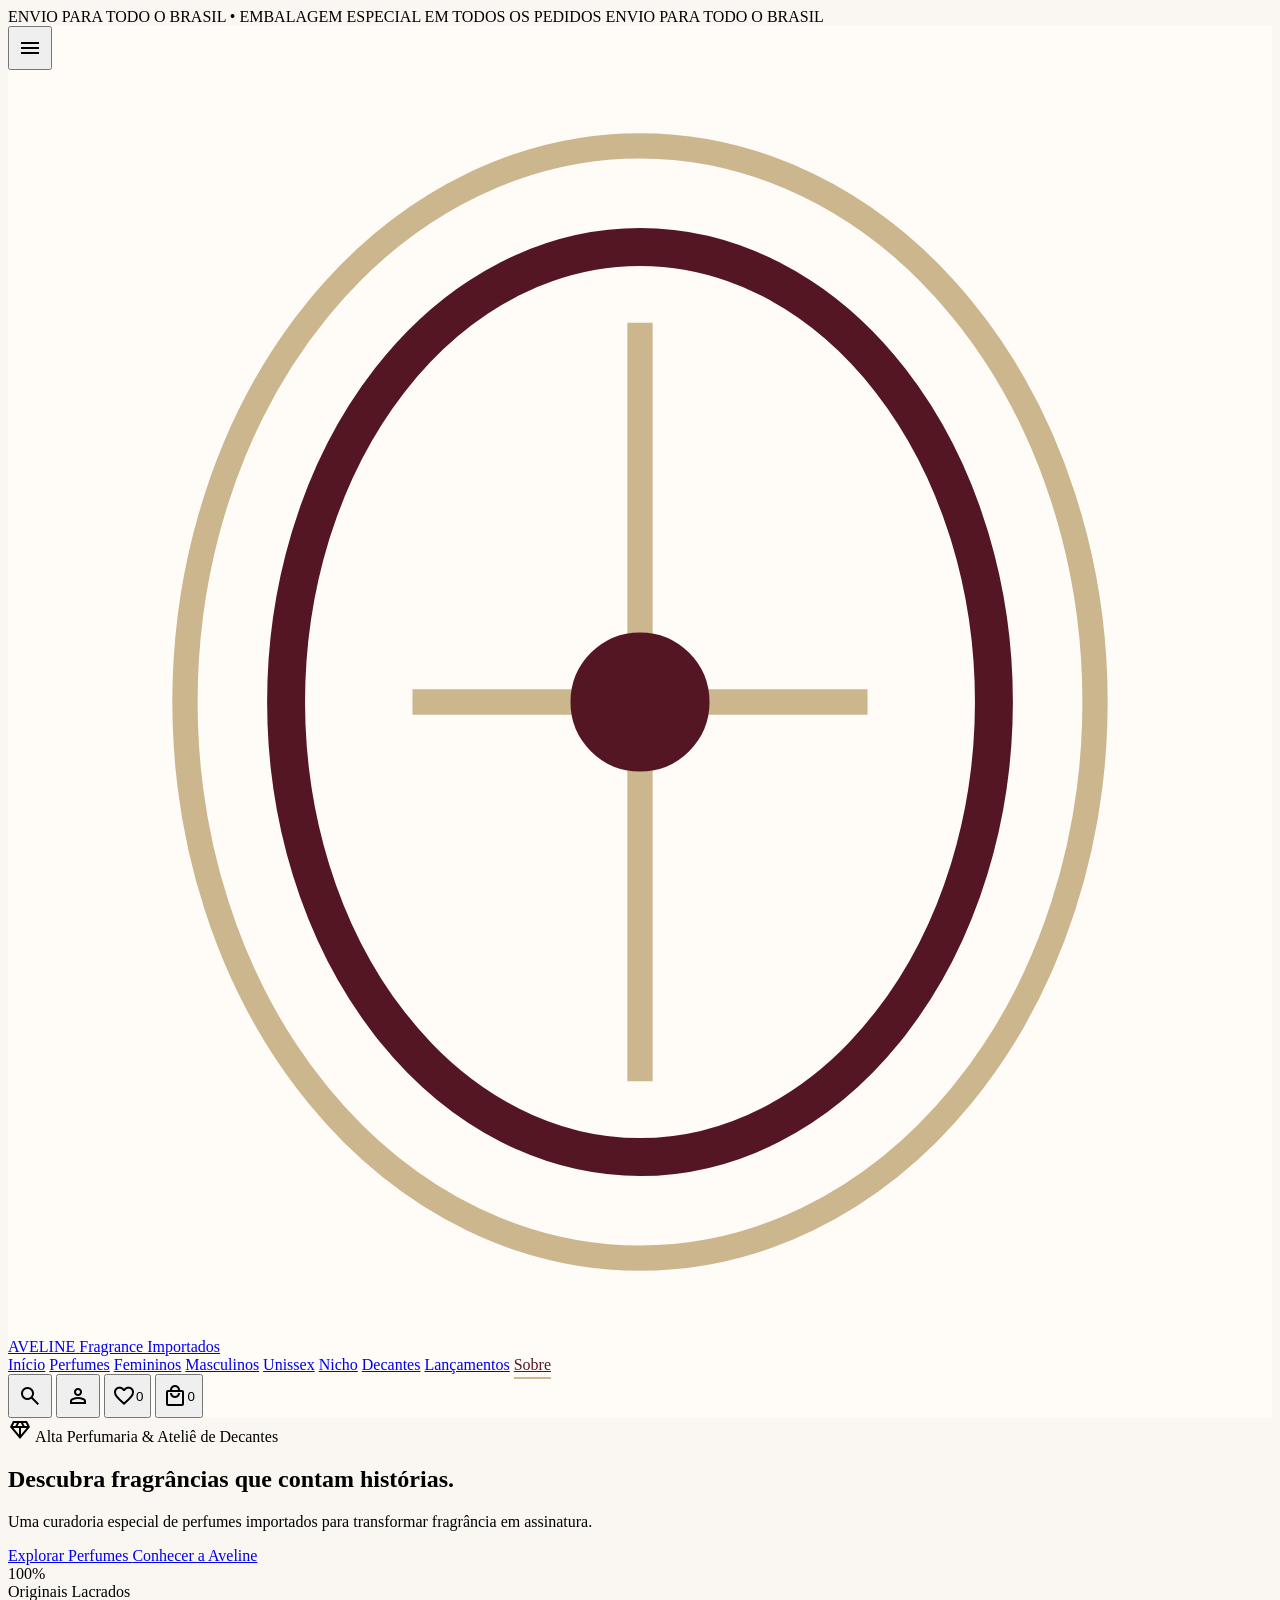
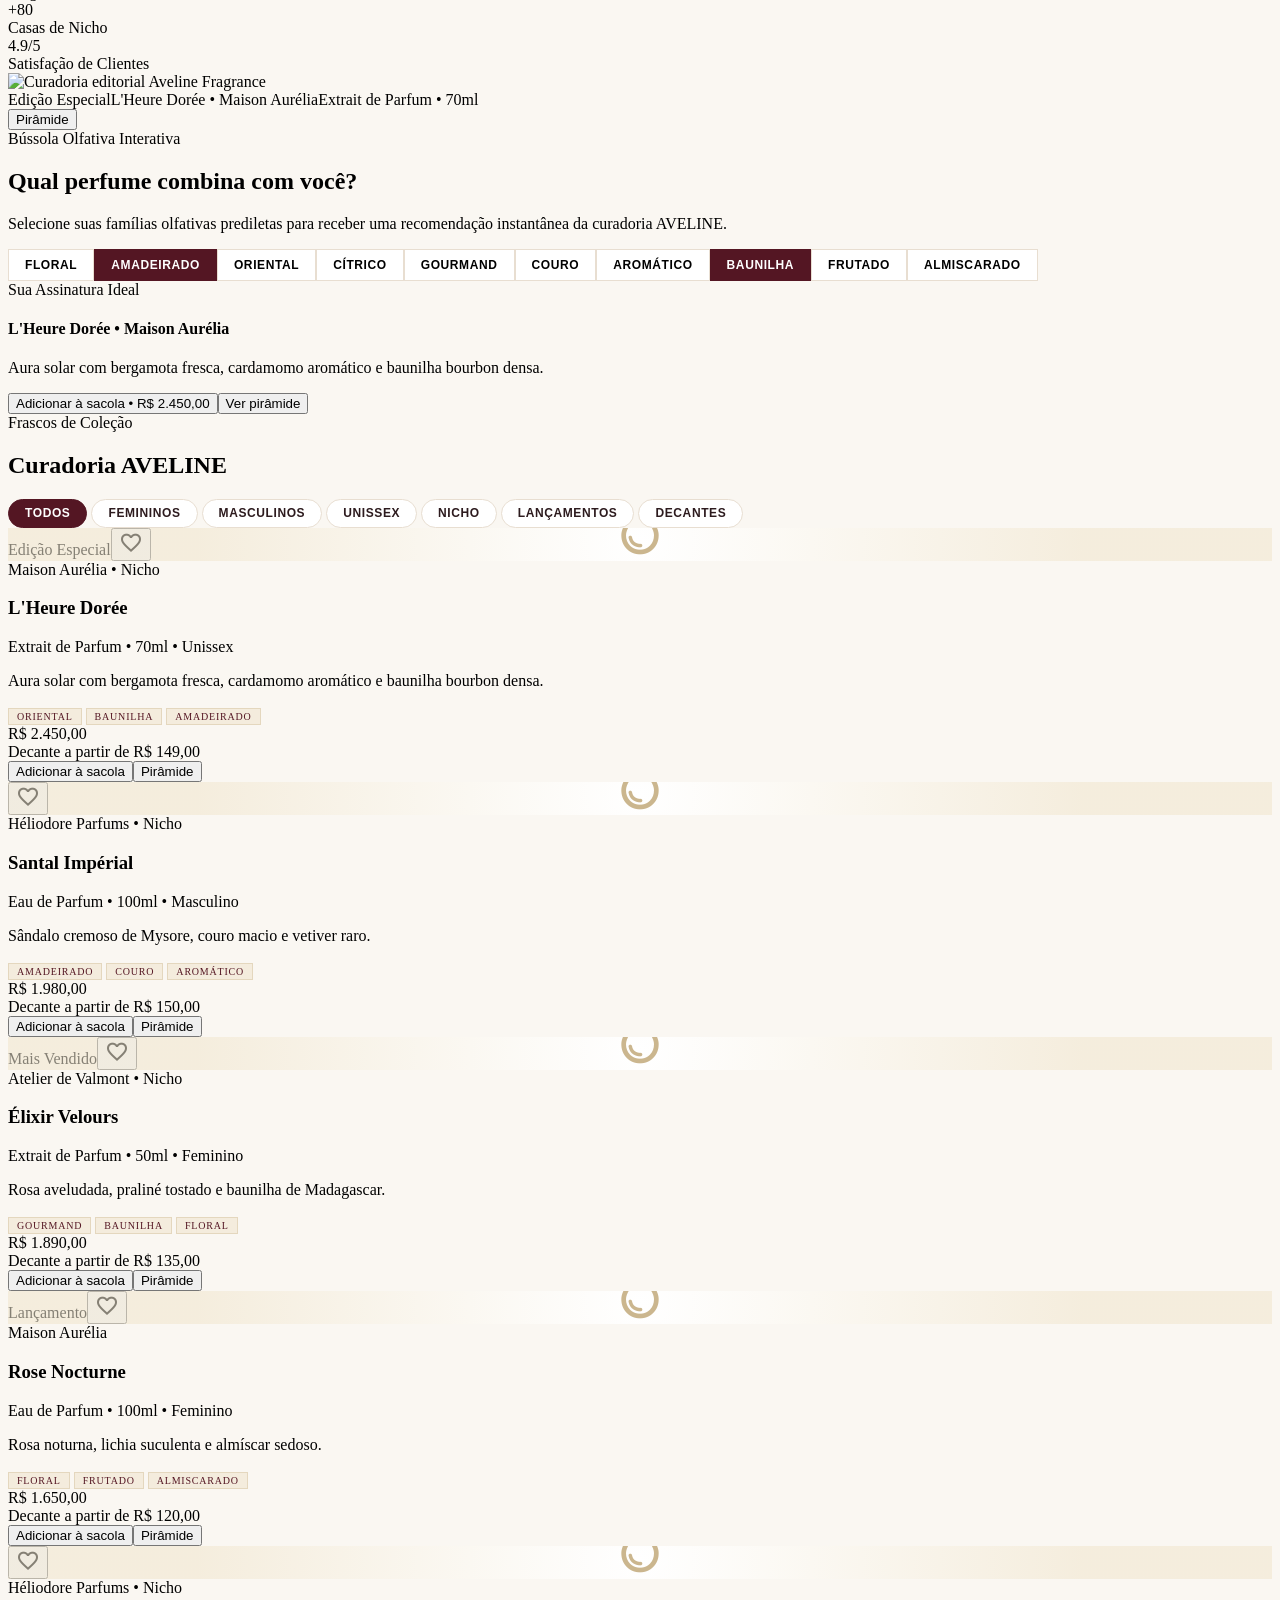
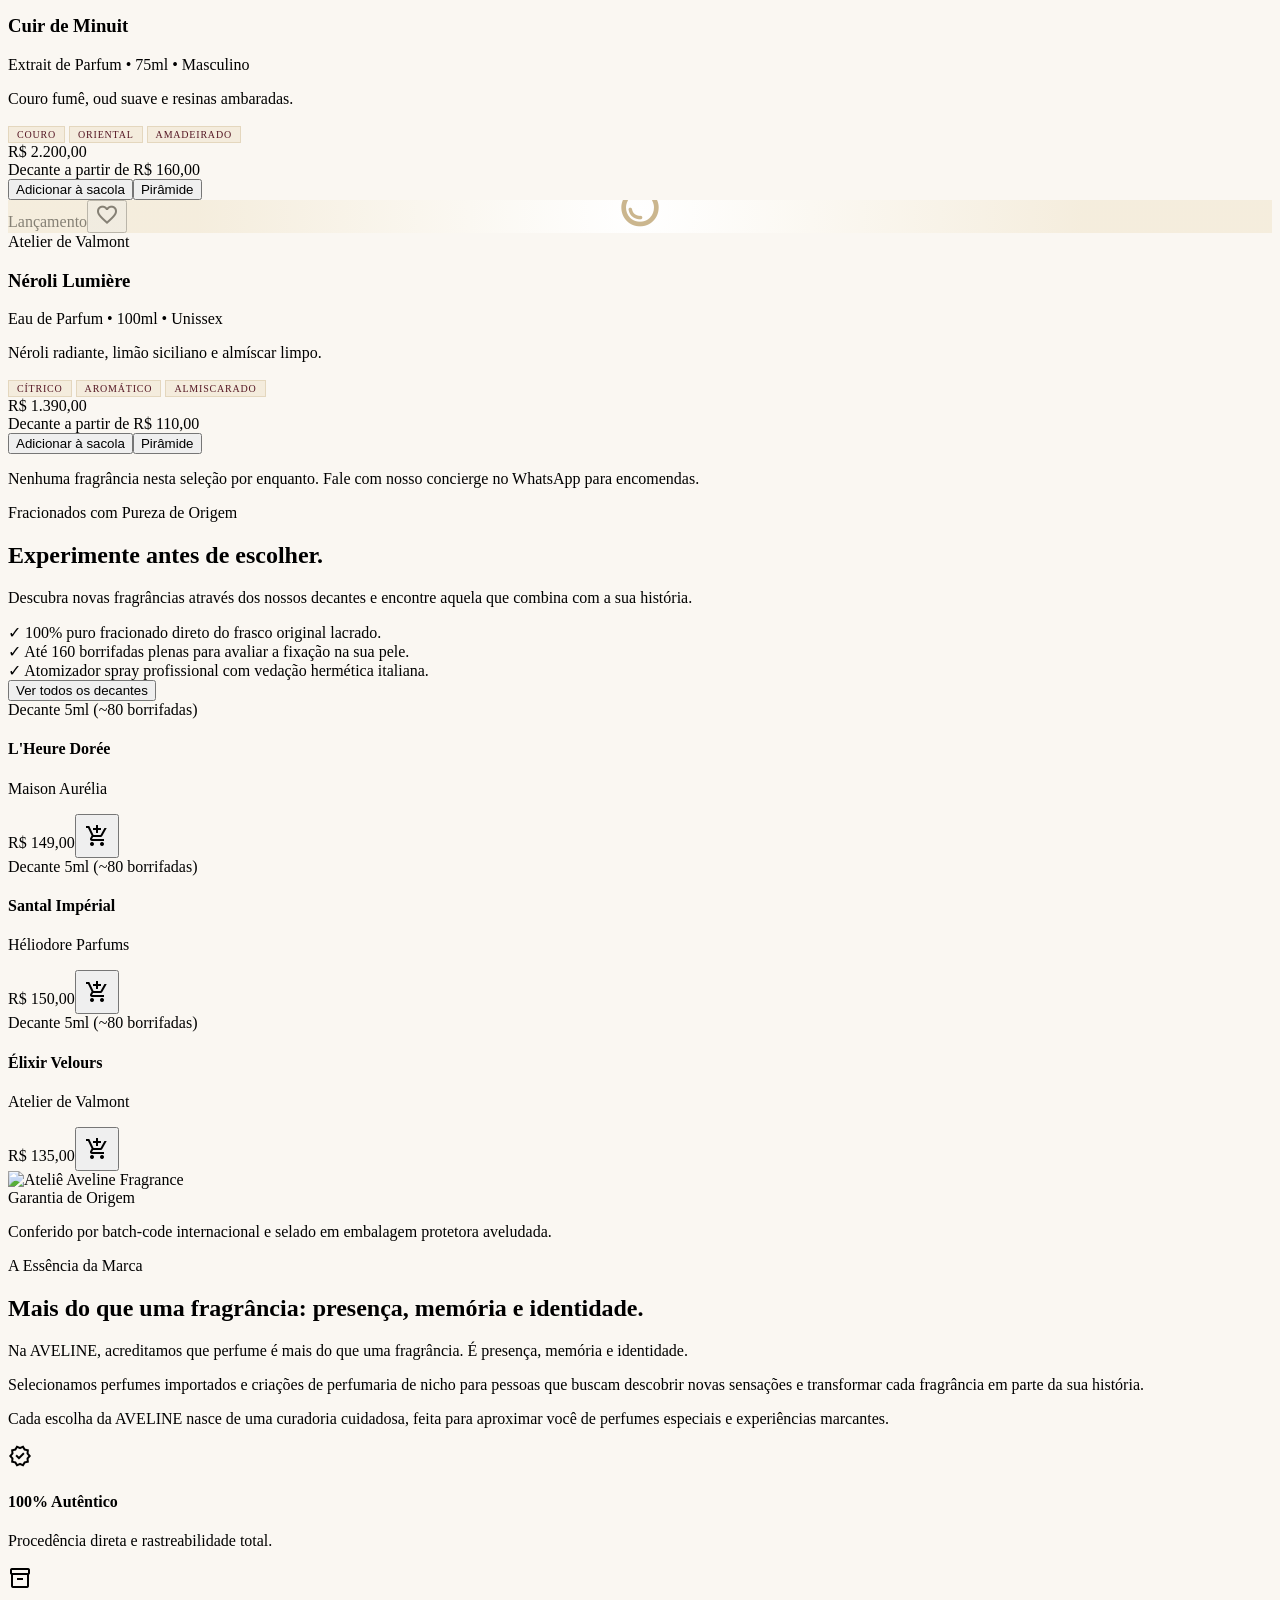
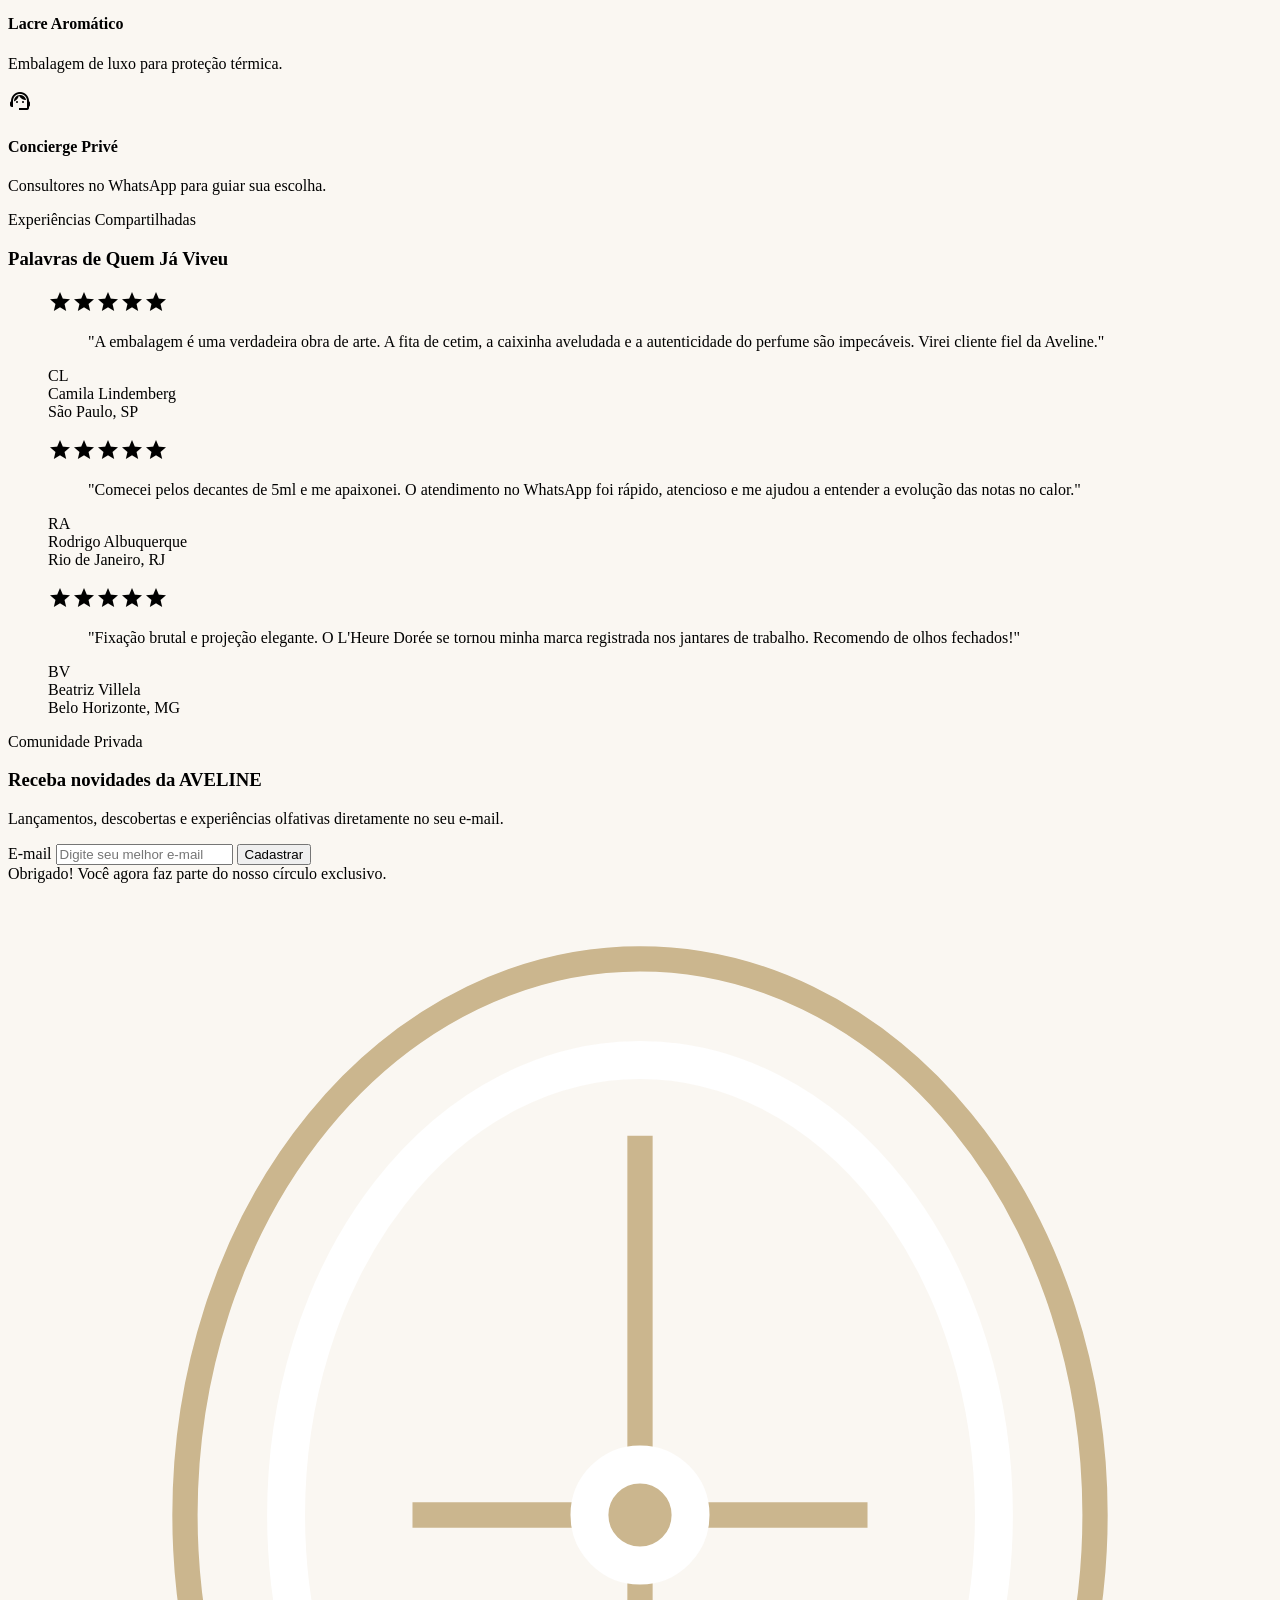
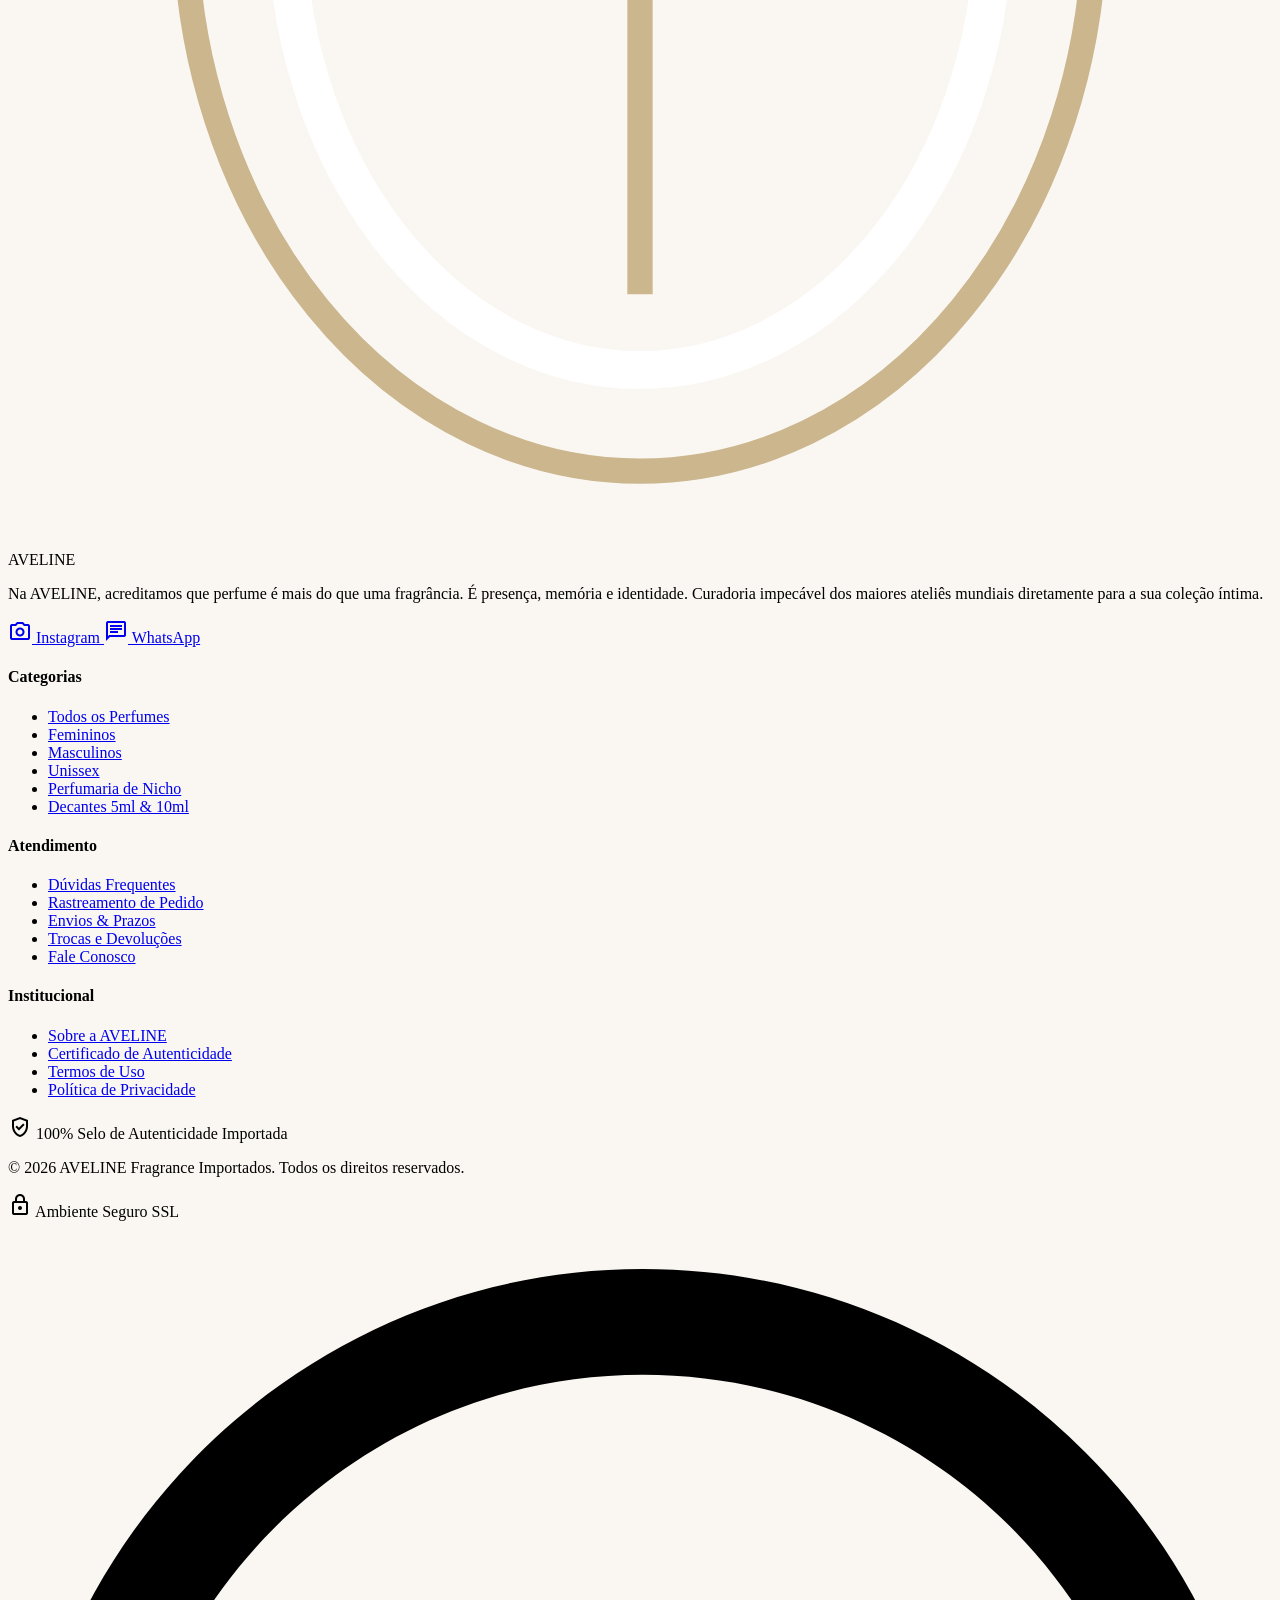
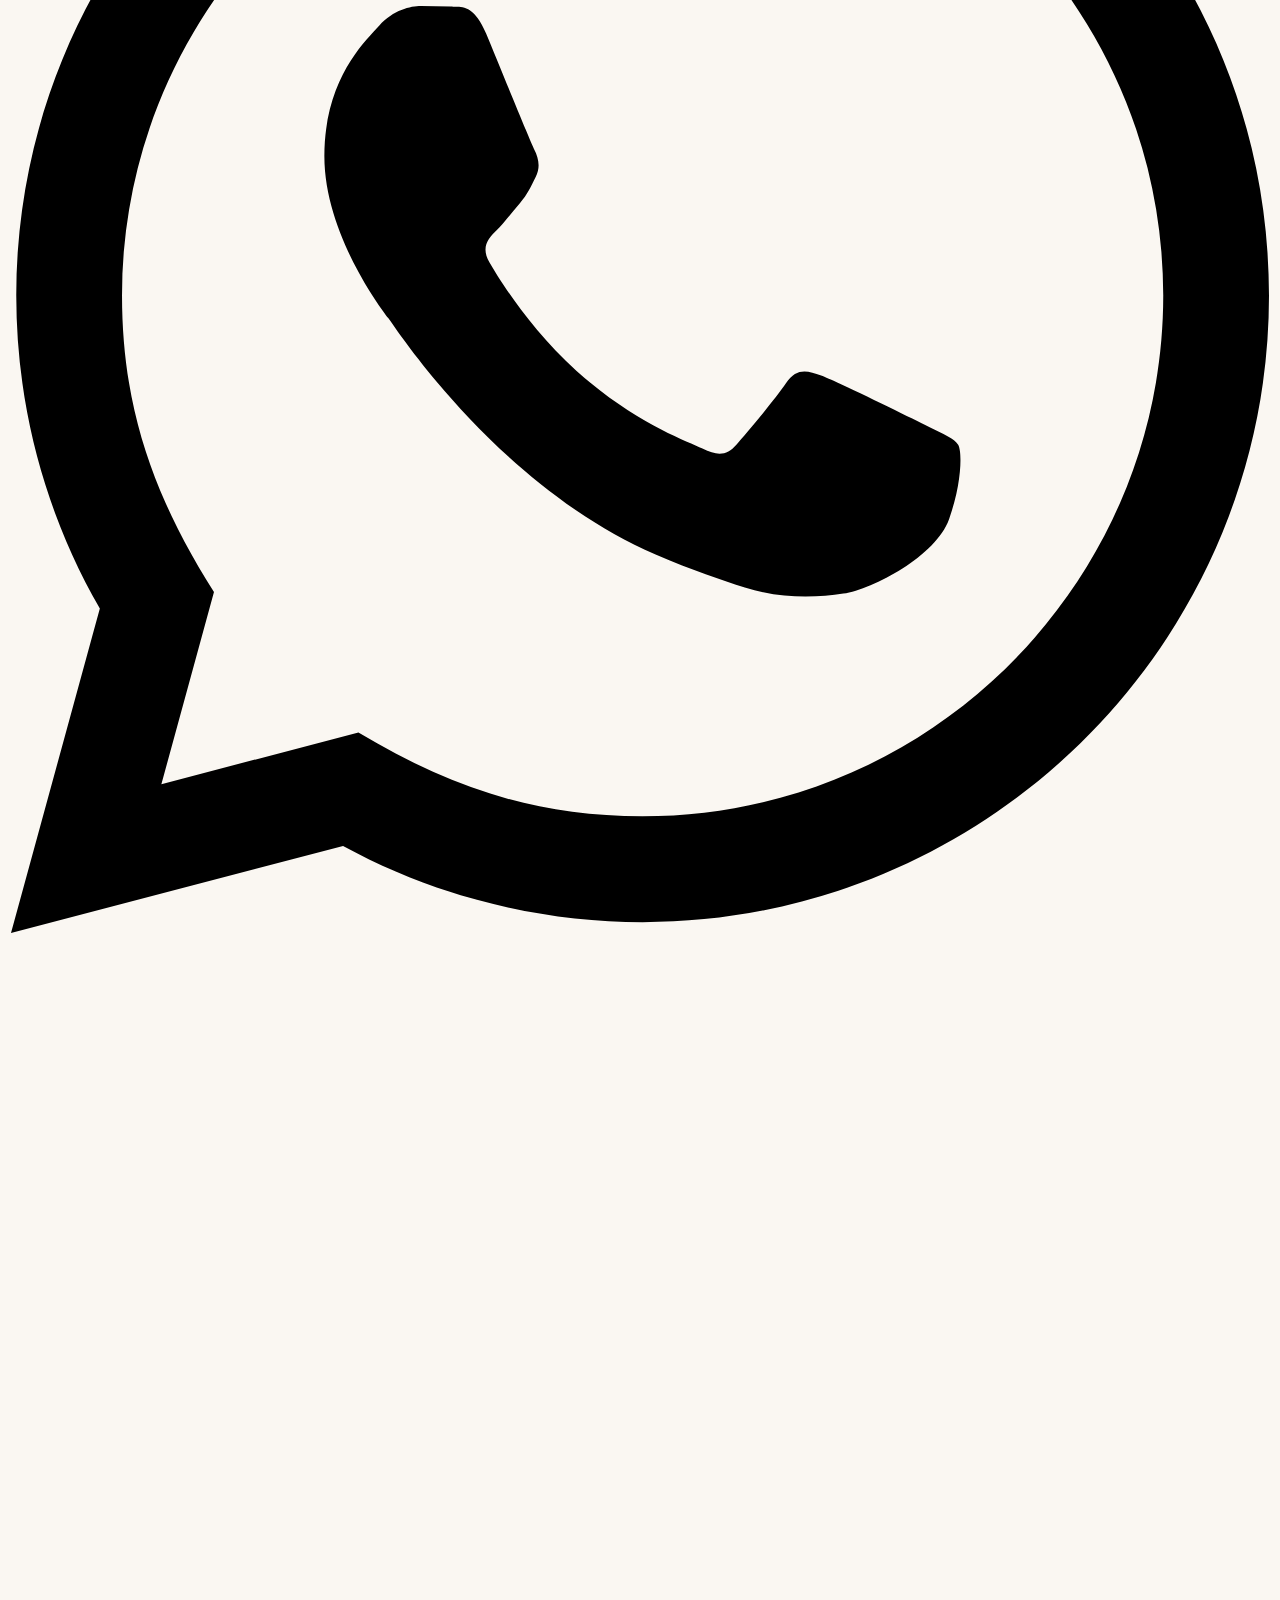
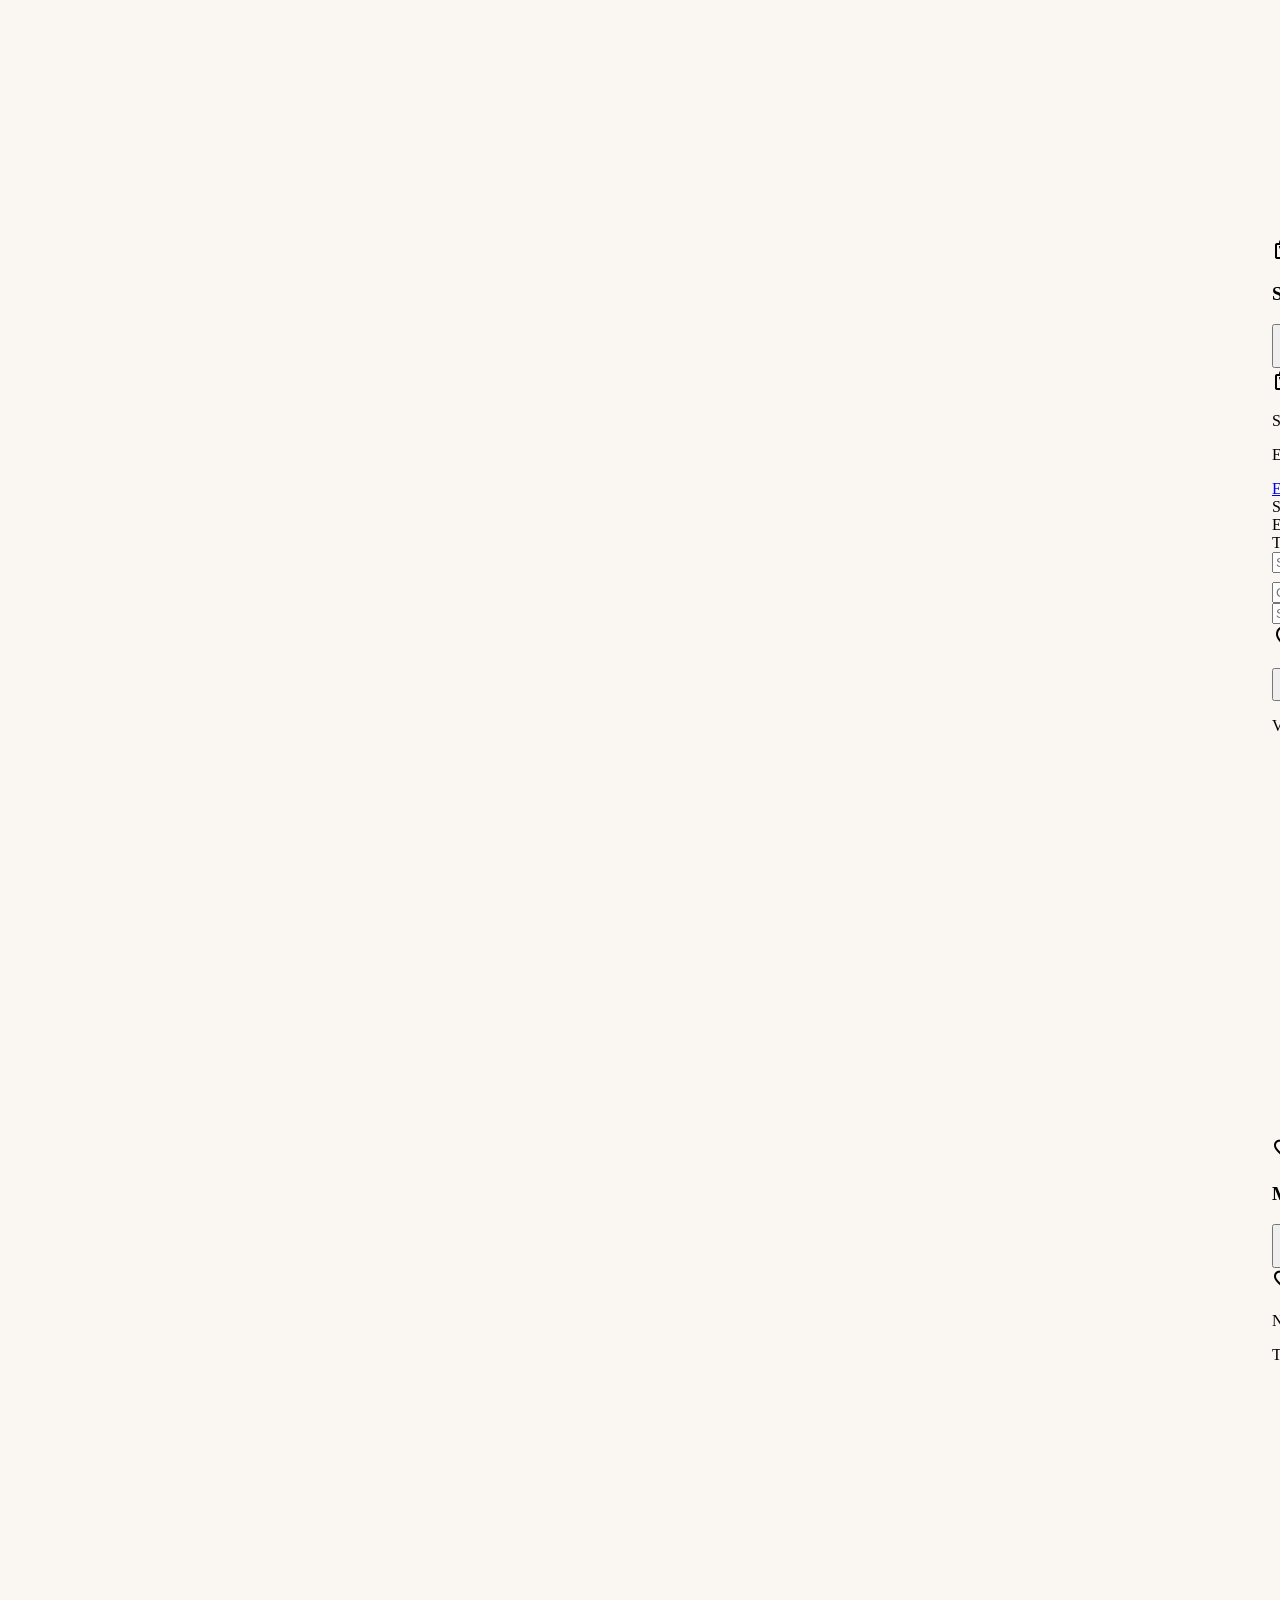
==== index.html @ fe54fbe9 "remove a secao "Categorias de Prestigio" Tira a partial, o include no index e as regras de CSS que s" ====
<!DOCTYPE html>
<html lang="pt-BR">
<head>
  <meta charset="utf-8"/>
  <meta name="viewport" content="width=device-width, initial-scale=1.0"/>
  <title>AVELINE – Fragrance Importados | Boutique & Curadoria de Nicho</title>
  <meta name="description" content="Curadoria de perfumes importados e perfumaria de nicho. Frascos originais lacrados e decantes 5ml e 10ml com envio para todo o Brasil."/>
  <meta name="theme-color" content="#541623"/>
  <link rel="icon" type="image/svg+xml" href="assets/img/favicon.svg"/>

  <!-- Fontes -->
  <link rel="preconnect" href="https://fonts.googleapis.com"/>
  <link rel="preconnect" href="https://fonts.gstatic.com" crossorigin/>
  <link href="https://fonts.googleapis.com/css2?family=Playfair+Display:ital,wght@0,400;0,500;0,600;0,700;1,400&family=Plus+Jakarta+Sans:wght@300;400;500;600;700&display=swap" rel="stylesheet"/>
  <link href="https://fonts.googleapis.com/css2?family=Material+Symbols+Outlined:opsz,wght,FILL,GRAD@20..48,100..700,0..1,-50..200" rel="stylesheet"/>

  <!-- Tailwind (CDN) + tema AVELINE -->
  <script src="https://cdn.tailwindcss.com"></script>
  <script src="assets/js/tailwind-config.js"></script>

  <!-- Estilos próprios -->
  <link rel="stylesheet" href="assets/css/style.css"/>
</head>
<body class="bg-brand-linen font-sans text-brand-dark antialiased selection:bg-brand-cream selection:text-brand-wine">

  <!-- Cada parte do site fica em /partials e é carregada por assets/js/include.js -->
  <div data-include="partials/announcement.html"></div>
  <div data-include="partials/header.html"></div>

  <main>
    <div data-include="partials/hero.html"></div>
    <div data-include="partials/quiz.html"></div>
    <div data-include="partials/catalog.html"></div>
    <div data-include="partials/decants.html"></div>
    <div data-include="partials/about.html"></div>
    <div data-include="partials/testimonials.html"></div>
    <div data-include="partials/newsletter.html"></div>
  </main>

  <div data-include="partials/footer.html"></div>
  <div data-include="partials/overlays.html"></div>

  <!-- Bibliotecas -->
  <script src="https://cdn.jsdelivr.net/npm/@supabase/supabase-js@2"></script>

  <!-- Configuração e dados -->
  <script src="assets/js/config.js"></script>
  <script src="assets/js/supabase-client.js"></script>
  <script src="assets/js/utils.js"></script>
  <script src="assets/js/data/fallback-products.js"></script>

  <!-- Módulos da loja -->
  <script src="assets/js/store/tracking.js"></script>
  <script src="assets/js/store/products.js"></script>
  <script src="assets/js/store/cart.js"></script>
  <script src="assets/js/store/wishlist.js"></script>
  <script src="assets/js/store/quiz.js"></script>
  <script src="assets/js/store/ui.js"></script>
  <script src="assets/js/store/main.js"></script>

  <!-- Carrega as partes por último (dispara "partials:loaded") -->
  <script src="assets/js/include.js"></script>
</body>
</html>
---- assets/css/style.css ----
/* =====================================================================
   AVELINE – Estilos da loja
   (Layout com utilitários Tailwind; aqui ficam estados e componentes.)
   ===================================================================== */

:root {
  --wine: #541623;
  --dark: #2D1B1E;
  --cream: #F2E9D4;
  --gold: #CBB68E;
  --gold-hover: #b8a074;
  --linen: #FAF7F2;
  --surface: #FFFBF7;
  --border: #E8DED1;
}

html { scroll-behavior: smooth; scroll-padding-top: 90px; }
body { background: var(--linen); }

::-webkit-scrollbar { width: 6px; }
::-webkit-scrollbar-track { background: var(--linen); }
::-webkit-scrollbar-thumb { background: var(--gold); border-radius: 3px; }

.material-symbols-outlined {
  font-variation-settings: 'FILL' 0, 'wght' 400, 'GRAD' 0, 'opsz' 24;
  user-select: none;
}
.material-symbols-outlined.is-filled { font-variation-settings: 'FILL' 1, 'wght' 400, 'GRAD' 0, 'opsz' 24; }

/* ---------- Header ---------- */
.glass-nav {
  background: rgba(255, 251, 247, 0.95);
  backdrop-filter: blur(10px);
  -webkit-backdrop-filter: blur(10px);
}
.nav-link { border-bottom: 2px solid transparent; padding-bottom: 4px; transition: color .2s, border-color .2s; }
.nav-link:hover { color: var(--wine); }
.nav-link.is-active { color: var(--wine); border-color: var(--gold); }

/* ---------- Filtros do catálogo ---------- */
.cat-pill {
  padding: .4rem 1rem;
  background: #fff;
  border: 1px solid var(--border);
  color: var(--dark);
  font-size: .75rem;
  font-weight: 600;
  letter-spacing: .05em;
  text-transform: uppercase;
  border-radius: 9999px;
  transition: all .2s;
}
.cat-pill:hover { border-color: var(--wine); }
.cat-pill.is-active { background: var(--wine); border-color: var(--wine); color: #fff; }

/* ---------- Bússola olfativa ---------- */
.tag-btn {
  padding: .5rem 1rem;
  background: #fff;
  border: 1px solid var(--border);
  font-size: .75rem;
  font-weight: 600;
  letter-spacing: .05em;
  text-transform: uppercase;
  transition: all .2s;
}
.tag-btn:hover { border-color: var(--wine); }
.tag-btn.is-active { background: var(--wine); border-color: var(--wine); color: #fff; }

/* ---------- Cards de produto ---------- */
.product-media { position: relative; overflow: hidden; background: rgba(242, 233, 212, .35); }
.product-media img { position: absolute; inset: 0; width: 100%; height: 100%; object-fit: cover; transition: transform .7s ease; }
.group:hover .product-media img { transform: scale(1.05); }
.product-placeholder {
  position: absolute; inset: 0;
  display: flex; flex-direction: column; align-items: center; justify-content: center; gap: .5rem;
  color: var(--gold);
  background: radial-gradient(circle at 50% 40%, #fff 0%, rgba(242, 233, 212, .55) 70%);
}
.product-placeholder .material-symbols-outlined { font-size: 56px; }
/* Miniaturas (sacola, favoritos, busca): placeholder compacto */
.w-14 > .product-placeholder .material-symbols-outlined,
.w-20 > .product-placeholder .material-symbols-outlined { font-size: 24px; }
.w-14 > .product-placeholder span:not(.material-symbols-outlined),
.w-20 > .product-placeholder span:not(.material-symbols-outlined) { display: none; }

.family-chip {
  display: inline-block;
  padding: 2px 8px;
  font-size: 10px;
  letter-spacing: .08em;
  text-transform: uppercase;
  color: var(--wine);
  background: rgba(242, 233, 212, .7);
  border: 1px solid rgba(203, 182, 142, .4);
}

/* ---------- Drawers, modais e overlay ---------- */
.backdrop {
  position: fixed; inset: 0; z-index: 45;
  background: rgba(45, 27, 30, .45);
  backdrop-filter: blur(2px);
  opacity: 0; pointer-events: none;
  transition: opacity .3s;
}
.backdrop.is-open { opacity: 1; pointer-events: auto; }

.drawer { transition: transform .45s cubic-bezier(.22, .61, .36, 1); }
.drawer.drawer-right { transform: translateX(100%); }
.drawer.drawer-left  { transform: translateX(-100%); }
.drawer.is-open { transform: translateX(0); }

.modal {
  position: fixed; inset: 0; z-index: 55;
  display: flex; align-items: center; justify-content: center;
  padding: 1rem;
  opacity: 0; pointer-events: none;
  transition: opacity .25s;
}
.modal.is-open { opacity: 1; pointer-events: auto; }
.modal-panel { transform: translateY(16px) scale(.98); transition: transform .3s; max-height: calc(100vh - 2rem); overflow-y: auto; }
.modal.is-open .modal-panel { transform: none; }

body.is-locked { overflow: hidden; }

/* Seletor de tamanho no detalhe do produto */
.variant-option {
  display: flex; align-items: center; justify-content: space-between; gap: 1rem;
  width: 100%;
  padding: .75rem 1rem;
  border: 1px solid var(--border);
  background: #fff;
  font-size: .8rem;
  cursor: pointer;
  transition: all .2s;
}
.variant-option:hover { border-color: var(--wine); }
.variant-option.is-active { border-color: var(--wine); background: rgba(242, 233, 212, .5); box-shadow: inset 3px 0 0 var(--wine); }

.thumb-btn { border: 1px solid var(--border); opacity: .7; transition: all .2s; }
.thumb-btn:hover, .thumb-btn.is-active { border-color: var(--wine); opacity: 1; }

/* ---------- Toast ---------- */
#toast {
  position: fixed; left: 50%; bottom: 28px; z-index: 70;
  transform: translate(-50%, 20px);
  opacity: 0; pointer-events: none;
  background: var(--dark); color: var(--cream);
  padding: .8rem 1.25rem;
  font-size: .78rem; letter-spacing: .04em;
  border: 1px solid rgba(203, 182, 142, .4);
  box-shadow: 0 10px 30px rgba(0, 0, 0, .2);
  transition: all .3s;
  max-width: calc(100vw - 32px);
}
#toast.is-visible { opacity: 1; transform: translate(-50%, 0); }
#toast.is-error { background: #7f1d1d; }

/* ---------- Skeleton de carregamento ---------- */
.skeleton {
  background: linear-gradient(90deg, #f3ece0 25%, #faf6ef 50%, #f3ece0 75%);
  background-size: 200% 100%;
  animation: shimmer 1.4s infinite;
}
@keyframes shimmer { to { background-position: -200% 0; } }

/* ---------- Alvos de toque (44px, recomendação Apple/Google) ---------- */
.tap-target {
  display: inline-flex; align-items: center; justify-content: center;
  min-width: 44px; min-height: 44px;
}

/* clip (e não hidden) porque hidden criaria contexto de rolagem e
   quebraria o position:sticky do cabeçalho. */
body { overflow-x: clip; }
* { -webkit-tap-highlight-color: transparent; }

/* ---------- Mobile: ajustes gerais ---------- */
@media (max-width: 639px) {
  /* Campos com menos de 16px fazem o iOS dar zoom sozinho ao focar. */
  input, select, textarea { font-size: 16px !important; }
  .order-field::placeholder, #newsletter-email::placeholder { font-size: 14px; }

  /* Menu mobile: cada link vira uma faixa tocável */
  #mobile-menu-nav a,
  #mobile-menu-nav button {
    display: flex; align-items: center;
    min-height: 48px;
    padding: 0 .5rem;
    border-bottom: 1px solid rgba(232, 222, 209, .7);
  }
  #mobile-menu-nav > *:last-child { border-bottom: none; }

  /* Filtros e tags: altura tocável sem ficarem enormes */
  .cat-pill { padding: .6rem 1rem; min-height: 40px; display: inline-flex; align-items: center; }
  .tag-btn { padding: .55rem .85rem; font-size: .7rem; min-height: 40px; }

  /* Opções de tamanho no detalhe do produto */
  .variant-option { min-height: 48px; }

  /* Links do rodapé: espaçados o bastante para não errar o toque */
  footer li a, footer a { display: inline-flex; align-items: center; min-height: 36px; }
  footer ul.space-y-2 > li + li { margin-top: .25rem; }

  /* Botões dos cards de produto */
  .card-action { min-height: 44px; display: inline-flex; align-items: center; justify-content: center; }
  .card-wish { width: 44px; height: 44px; }

  /* Hero: título menor, botões empilhados */
  #inicio h1 { font-size: 2rem; line-height: 1.15; }
  #inicio .grid.grid-cols-3 { grid-template-columns: repeat(3, 1fr); gap: .75rem; }
  #inicio .grid.grid-cols-3 .font-serif { font-size: 1.25rem; }

  /* Hero card destaque: compacto */
  #hero-feature { padding: .75rem 1rem; gap: .5rem; flex-direction: column; align-items: flex-start; }
  #hero-feature button { width: 100%; text-align: center; }

  /* Catálogo: filtros rolam na horizontal */
  #catalog-filters { flex-wrap: nowrap; overflow-x: auto; -webkit-overflow-scrolling: touch; scrollbar-width: none; padding-bottom: 4px; }
  #catalog-filters::-webkit-scrollbar { display: none; }
  #catalog-filters .cat-pill { flex-shrink: 0; }

  /* Quiz result: empilhado */
  #quiz-result { flex-direction: column; text-align: center; padding: 1rem; }
  #quiz-result .product-media { width: 80px; height: 96px; }

  /* Depoimentos: empilhados (1 coluna) */
  .grid.grid-cols-1.md\:grid-cols-3 > figure { padding: 1.25rem; }

  /* Footer: copyright empilha */
  footer .grid { gap: 1.5rem; }

  /* Modal do produto: ocupa tudo */
  .modal-panel { max-height: 100vh; max-height: 100dvh; border-radius: 0; }
  #product-modal .modal-panel { max-width: 100%; }

  /* Botões do hero menores */
  #inicio a[href="#catalogo"],
  #inicio a[href="#sobre"] { padding: .75rem 1.25rem; font-size: .65rem; }

  /* WhatsApp flutuante: menor no mobile */
  a[data-link="whatsapp-hello"] { padding: .75rem; bottom: 1rem; right: 1rem; }
  a[data-link="whatsapp-hello"] svg { width: 1.5rem; height: 1.5rem; }

  /* Sobre: padding menor */
  #sobre { padding-top: 3rem; padding-bottom: 3rem; }
  #sobre .aspect-\[3\/4\] { aspect-ratio: 16/10; }

  /* Decantes: grid 1 coluna */
  #decants-grid { grid-template-columns: 1fr; }

  /* Modal do produto: imagem menor para caber info */
  #product-modal-content .product-media { aspect-ratio: 1/1 !important; max-height: 55vw; }

  /* Sacola: CEP e telefone um abaixo do outro */
  #cart-footer .grid-cols-2 { grid-template-columns: 1fr; }

  /* Barra de aviso: sem espaçamento exagerado entre letras */
  #announcement-bar { letter-spacing: .12em; }
}

/* ---------- Touch: hover desativado e alvos maiores ---------- */
@media (hover: none) {
  .group:hover .product-media img { transform: none; }
  .product-media img { transition: none; }
}

/* Vale para tablets em modo toque, não só para telas estreitas. */
@media (pointer: coarse) {
  .cat-pill, .tag-btn, .variant-option { min-height: 44px; }
  .card-action { min-height: 44px; }
  .thumb-btn { min-width: 48px; min-height: 48px; }
}

/* ---------- Drawers e modais: altura real no iOS ---------- */
/* 100vh no Safari móvel inclui a barra de endereço e corta o conteúdo. */
@supports (height: 100dvh) {
  .drawer { height: 100dvh; }
  .modal { height: 100dvh; }
  .modal-panel { max-height: calc(100dvh - 2rem); }
}

/* Rolagem suave dentro dos drawers no iOS */
.drawer, .modal-panel, #cart-items-list, #wishlist-items {
  -webkit-overflow-scrolling: touch;
  overscroll-behavior: contain;
}

/* ---------- Safe area (iPhone com notch) ---------- */
@supports (padding-bottom: env(safe-area-inset-bottom)) {
  footer { padding-bottom: calc(3rem + env(safe-area-inset-bottom)); }
  #cart-footer,
  #mobile-menu-nav,
  .drawer nav { padding-bottom: calc(1.5rem + env(safe-area-inset-bottom)); }
  a[data-link="whatsapp-hello"] { bottom: calc(1rem + env(safe-area-inset-bottom)); }
}

/* Notch em paisagem: só no mobile, para não mexer no padding do desktop. */
@media (max-width: 639px) and (orientation: landscape) {
  header > div, #announcement-bar, main > div > section {
    padding-left: max(1rem, env(safe-area-inset-left));
    padding-right: max(1rem, env(safe-area-inset-right));
  }
}

/* ---------- Acessibilidade ---------- */
:focus-visible { outline: 2px solid var(--gold); outline-offset: 2px; }
@media (prefers-reduced-motion: reduce) {
  *, *::before, *::after { transition: none !important; animation: none !important; scroll-behavior: auto !important; }
}

/* Descrição formatada do produto (vinda do editor do admin) */
.rich-text p { margin: 0 0 .7rem; }
.rich-text p:last-child { margin-bottom: 0; }
.rich-text h2 { font-family: 'Playfair Display', serif; font-size: 1.3rem; color: var(--wine); margin: .6rem 0 .5rem; }
.rich-text h3 { font-family: 'Playfair Display', serif; font-size: 1.1rem; color: var(--wine); margin: .6rem 0 .4rem; }
.rich-text ul, .rich-text ol { margin: 0 0 .7rem; padding-left: 1.4rem; }
.rich-text ul { list-style: disc; }
.rich-text ol { list-style: decimal; }
.rich-text li { margin-bottom: .25rem; }
.rich-text a { color: var(--wine); text-decoration: underline; }
.rich-text pre {
  margin: 0 0 .7rem; padding: .6rem .7rem;
  background: rgba(242, 233, 212, .4);
  font-family: ui-monospace, SFMono-Regular, Menlo, Consolas, monospace;
  font-size: .78rem; white-space: pre-wrap;
}
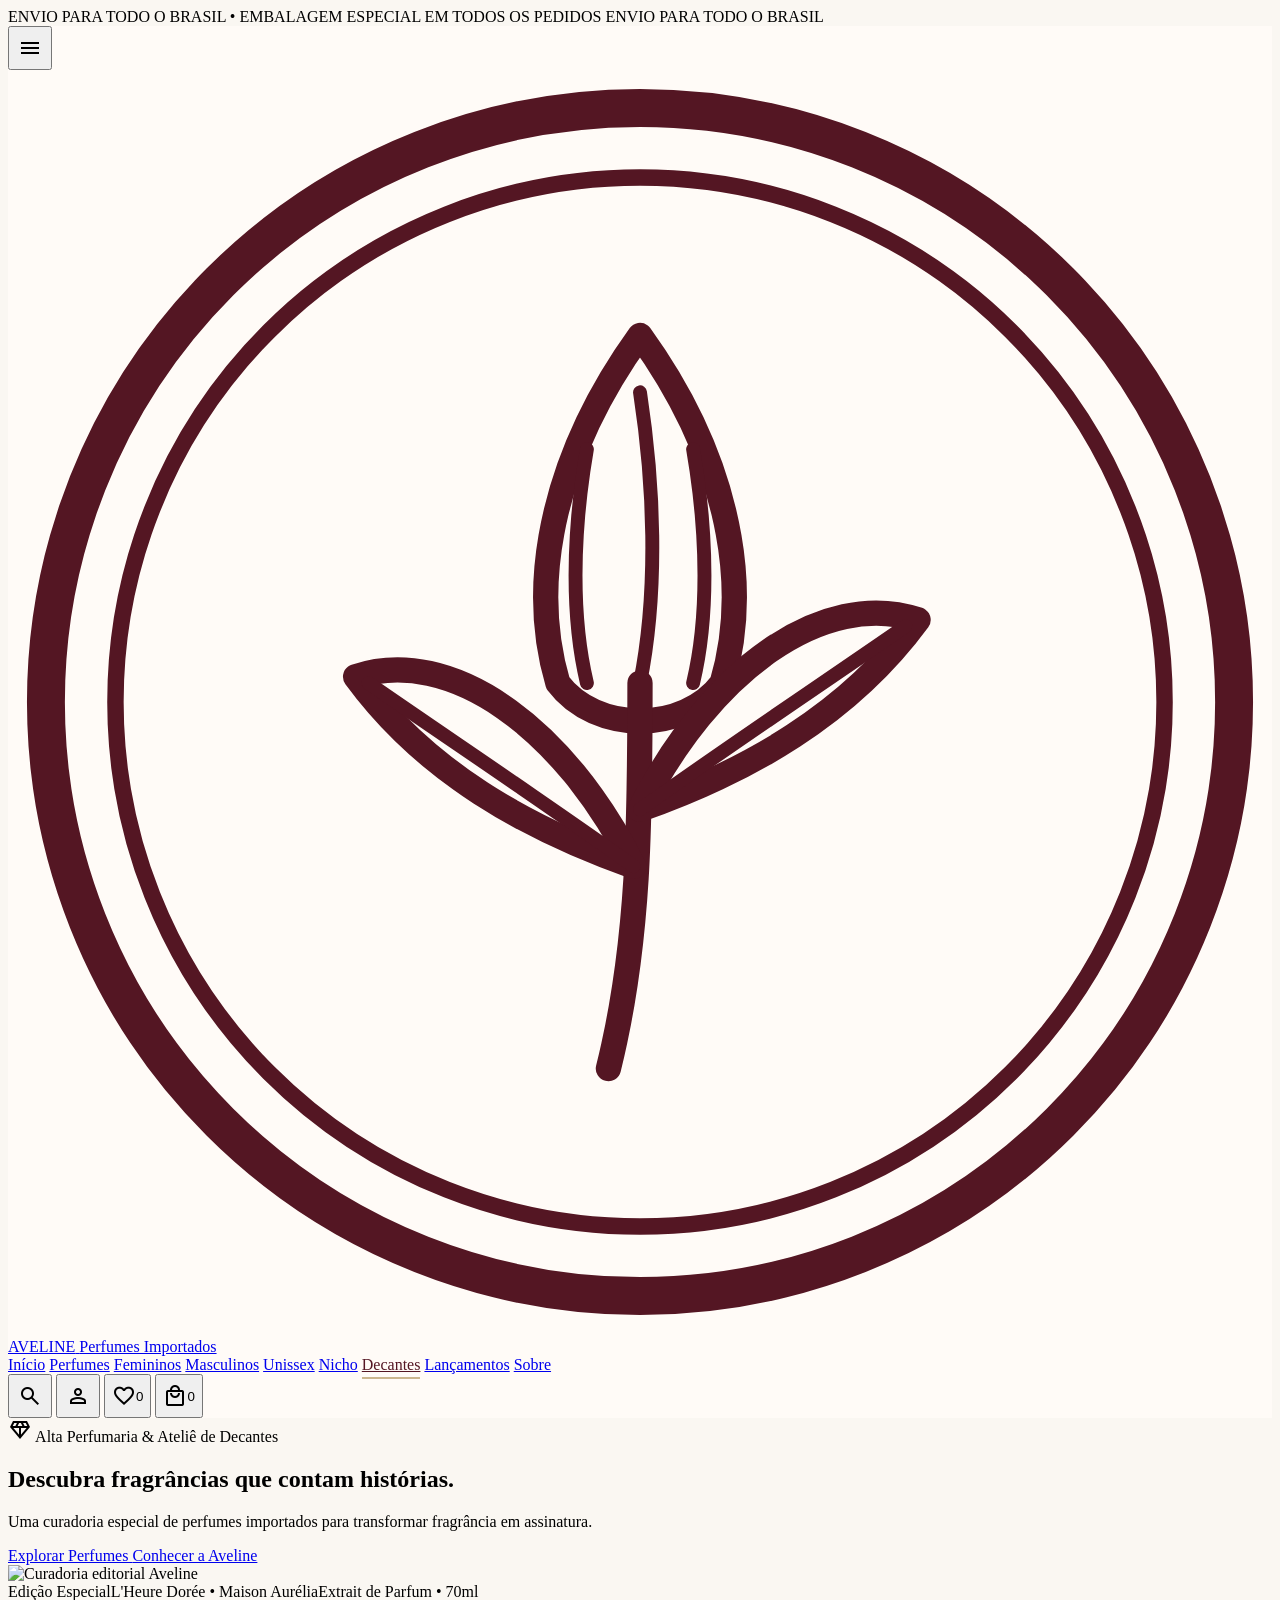
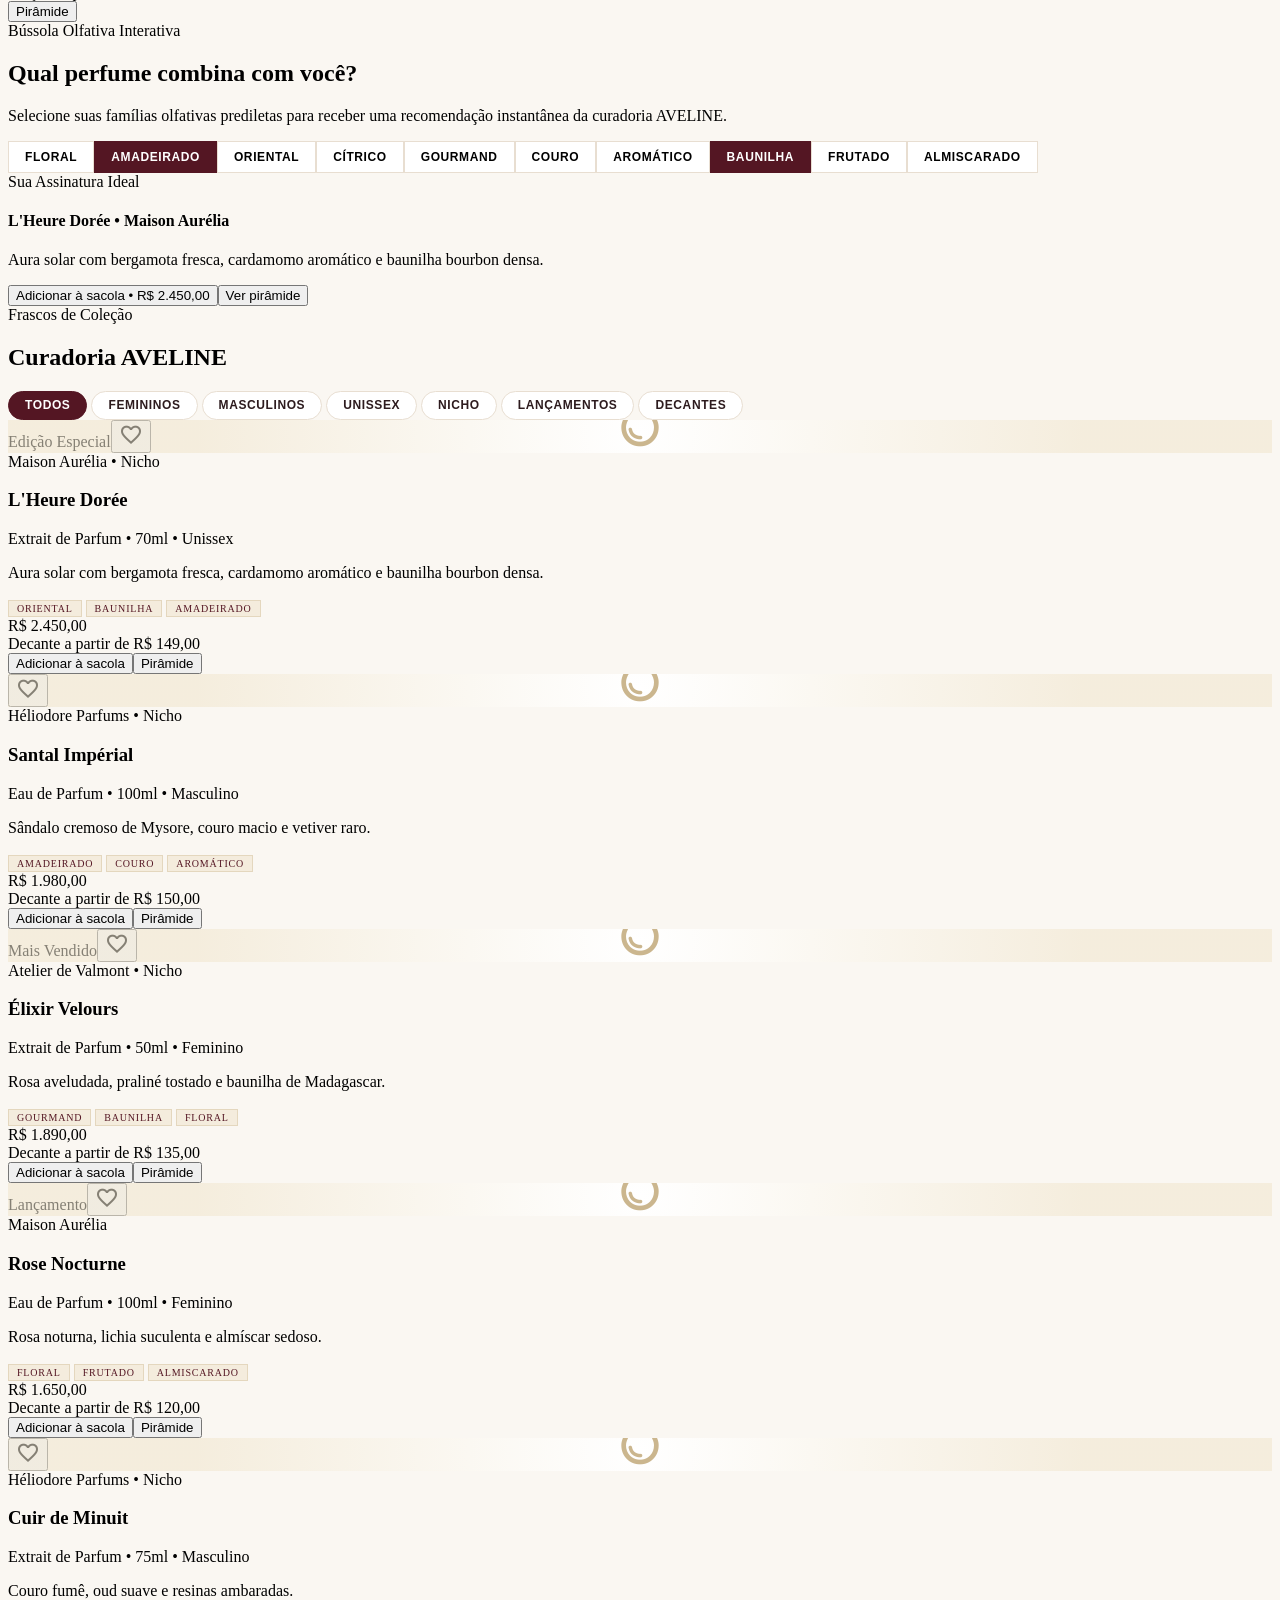
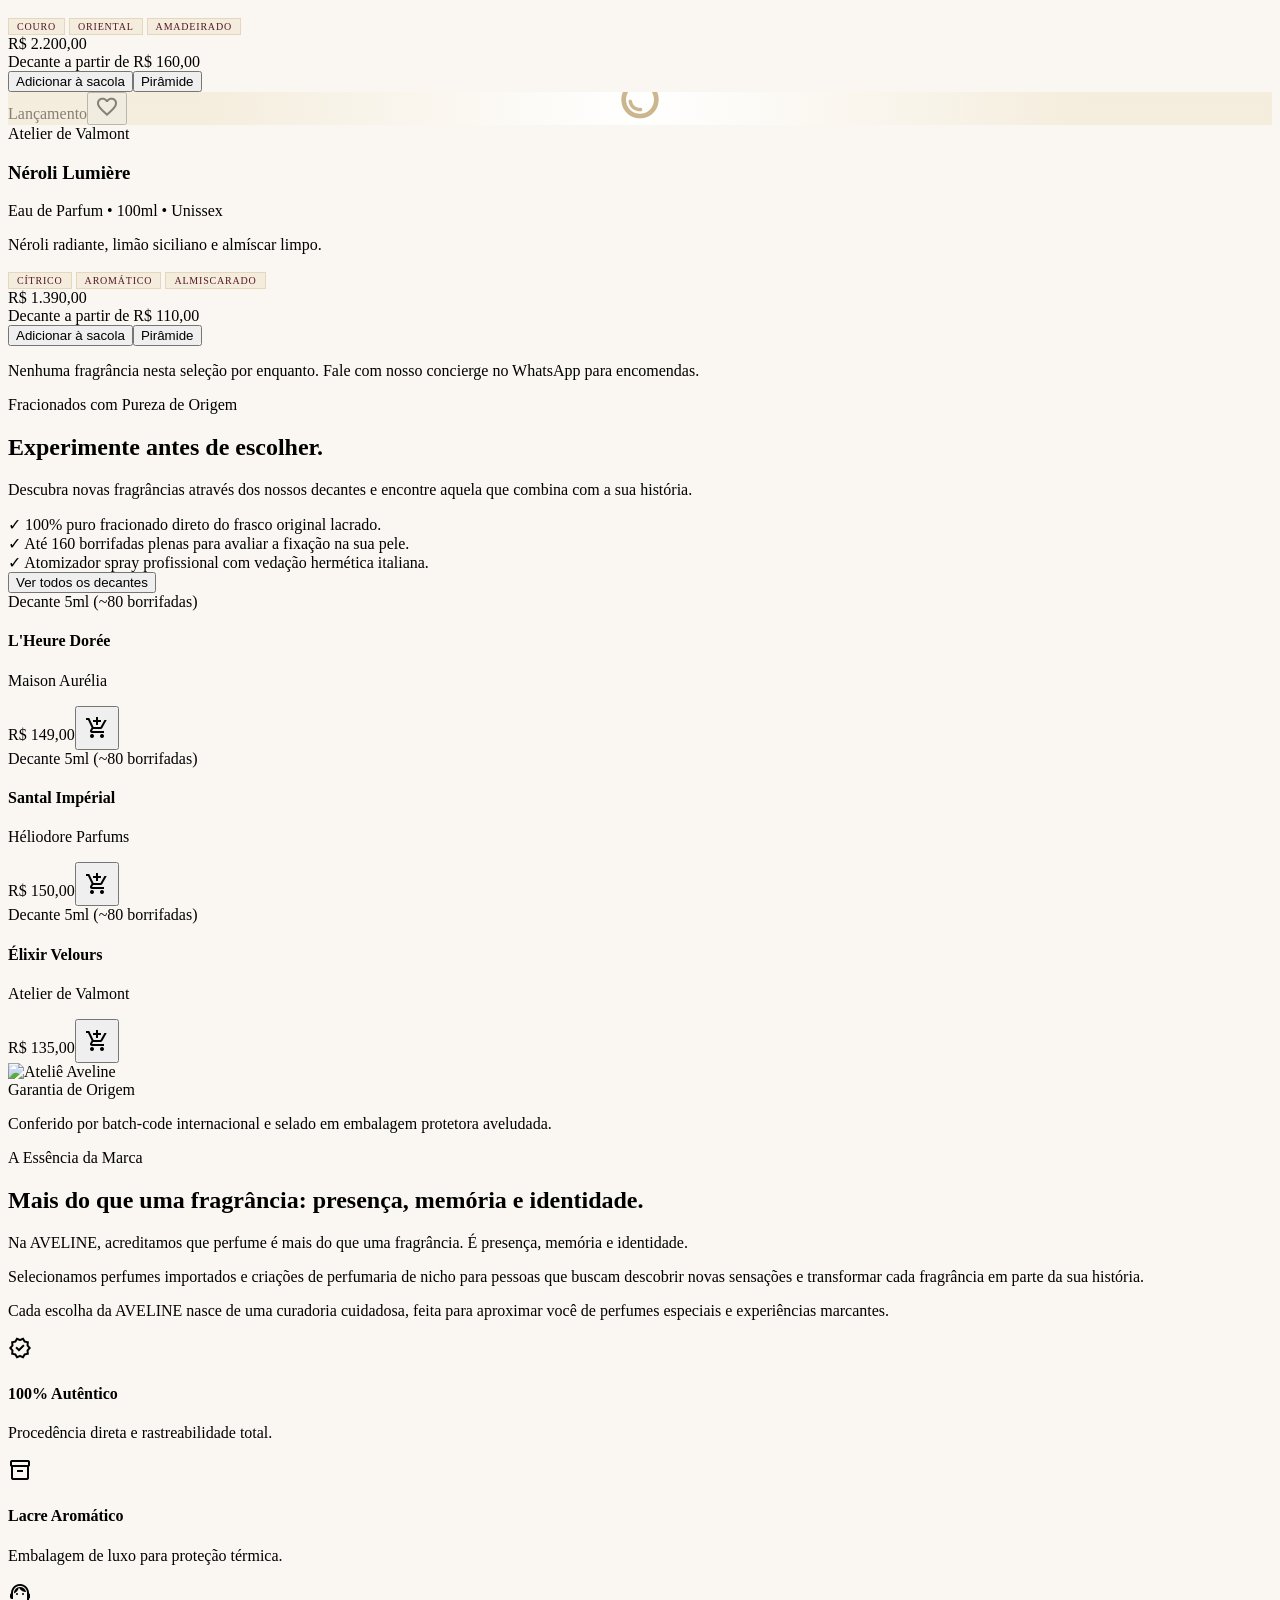
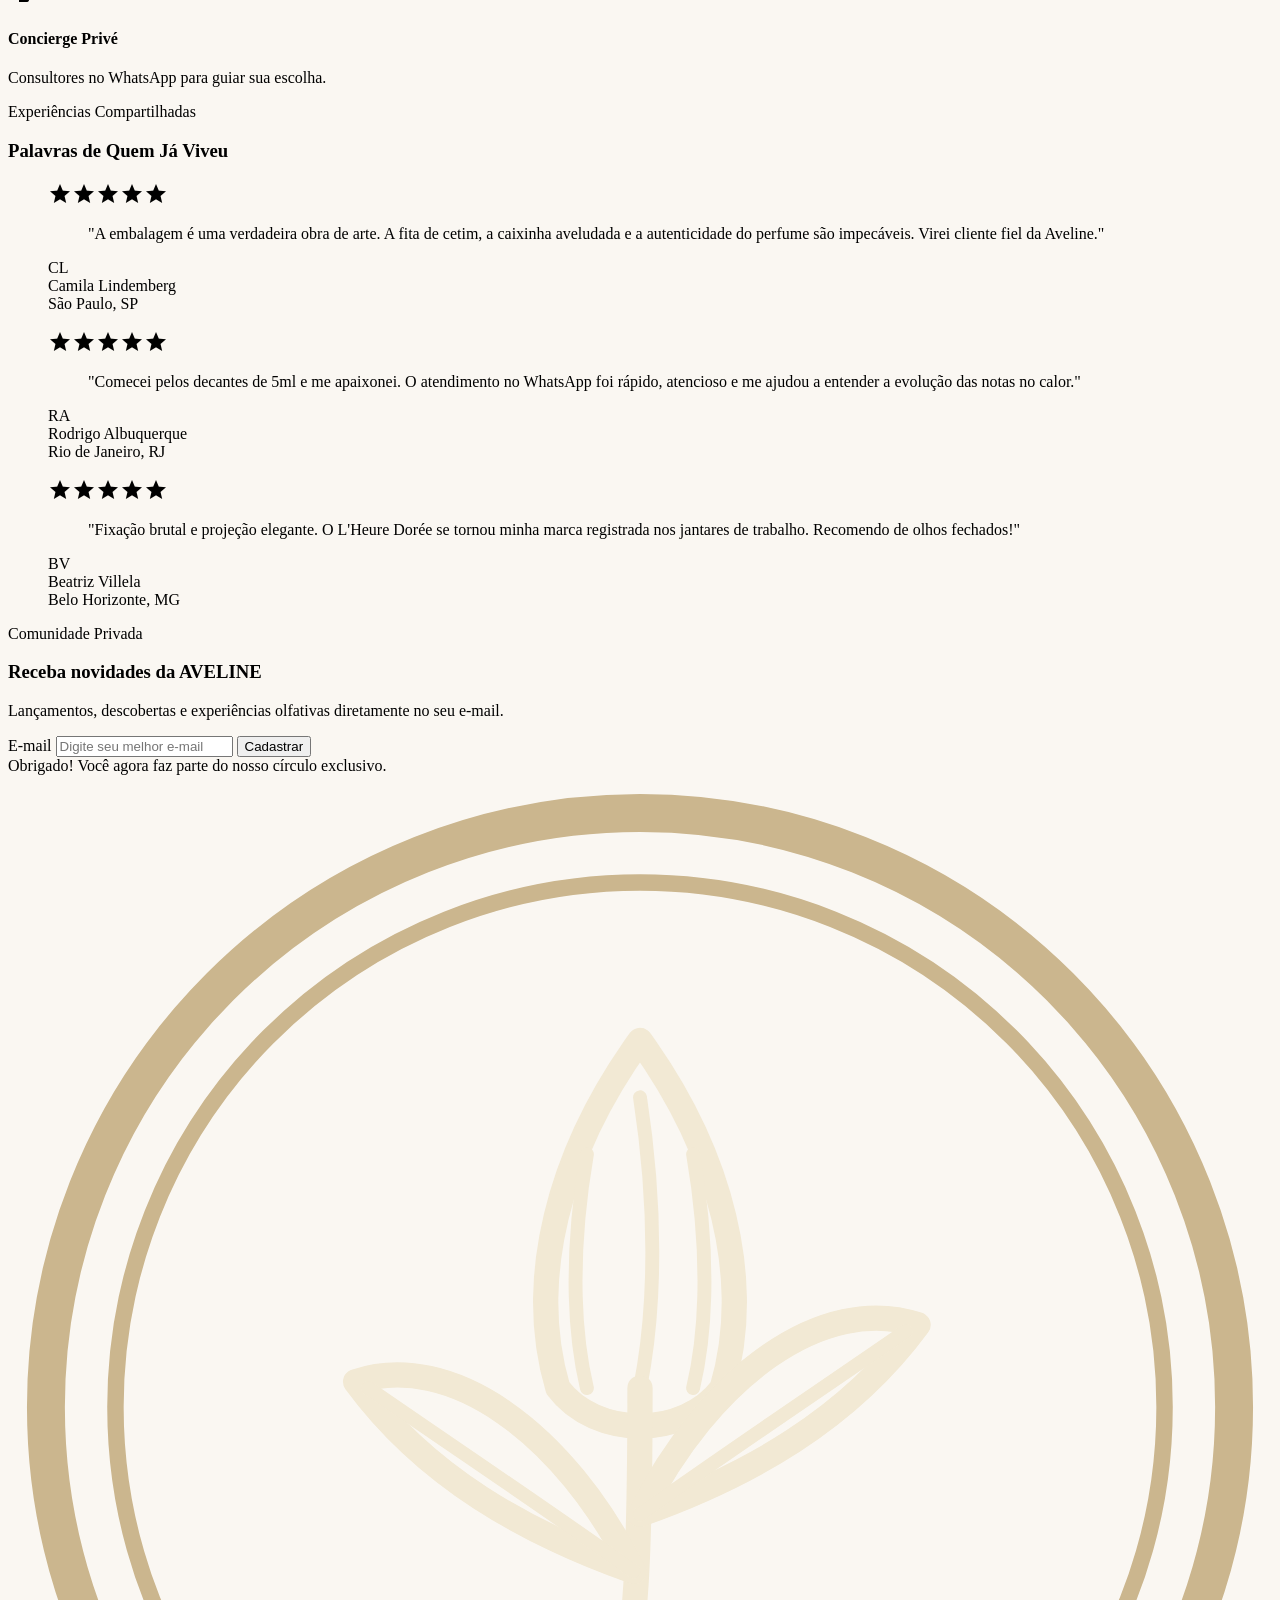
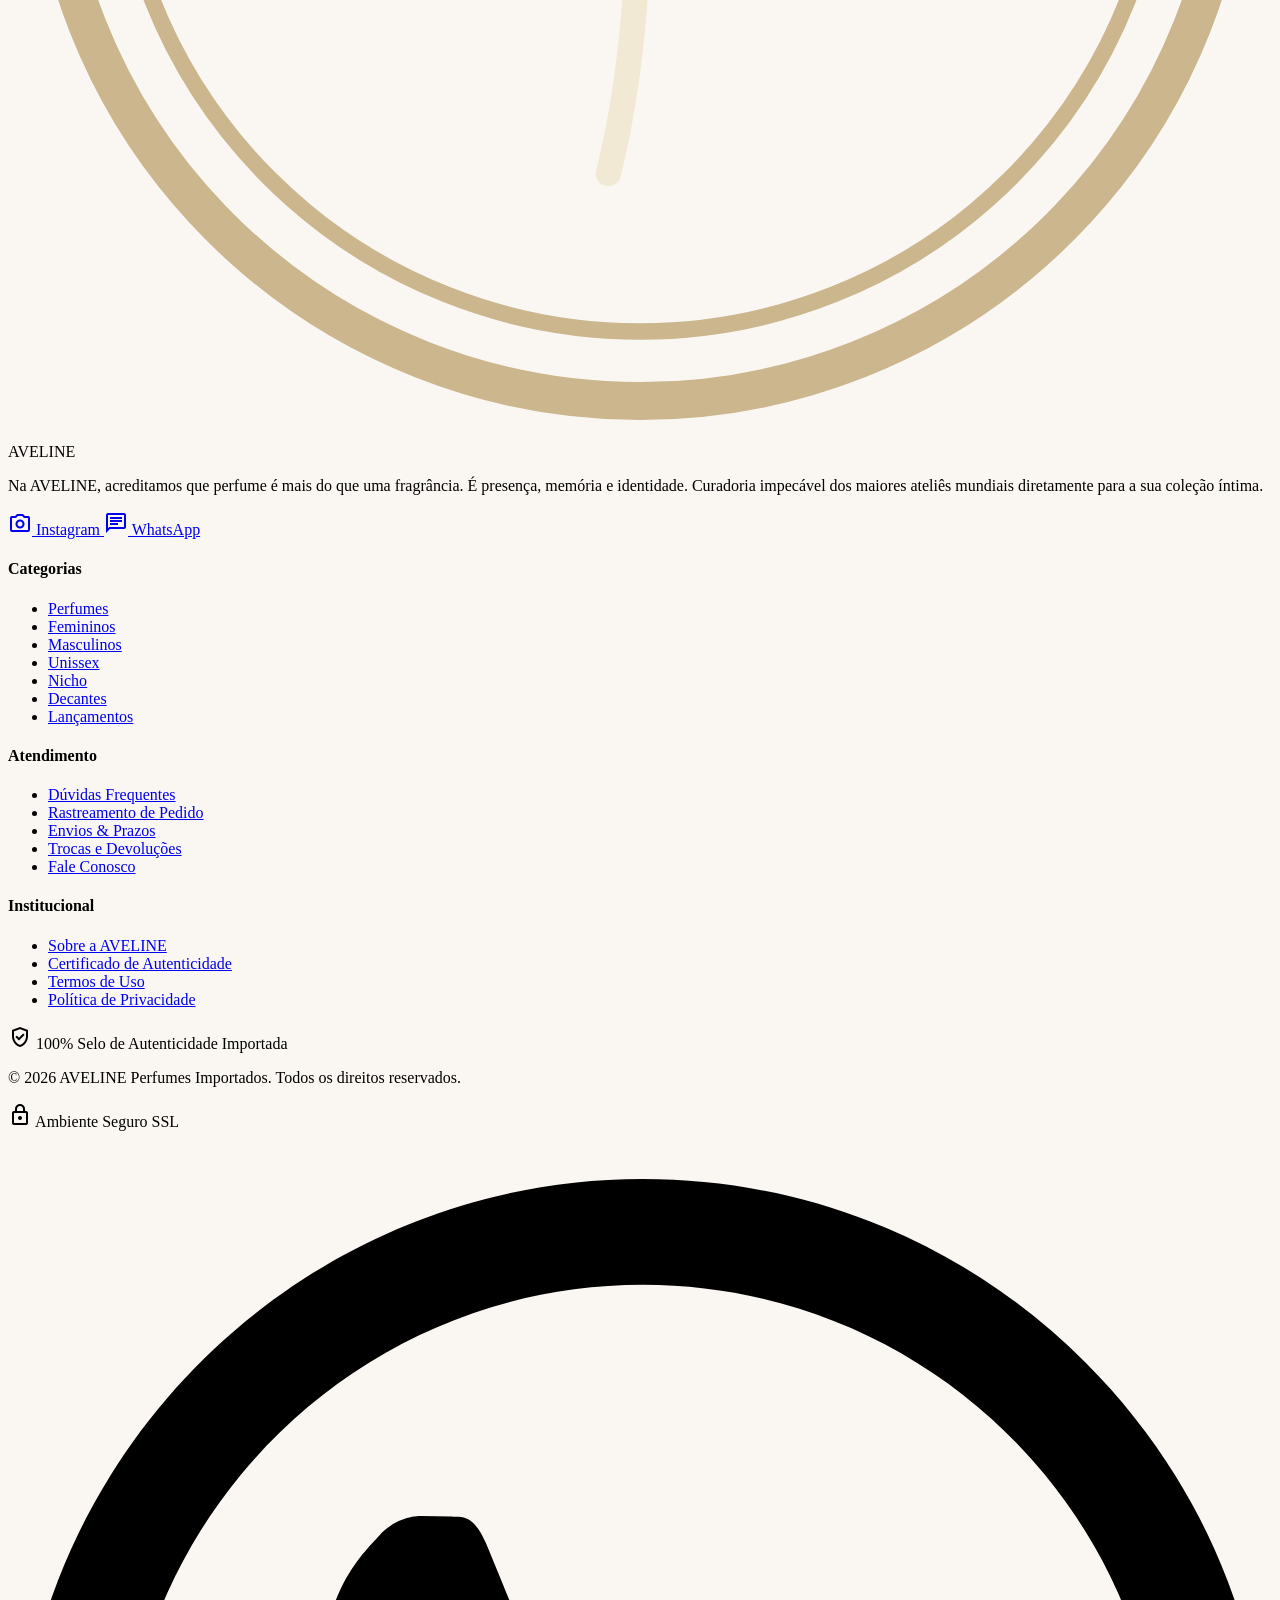
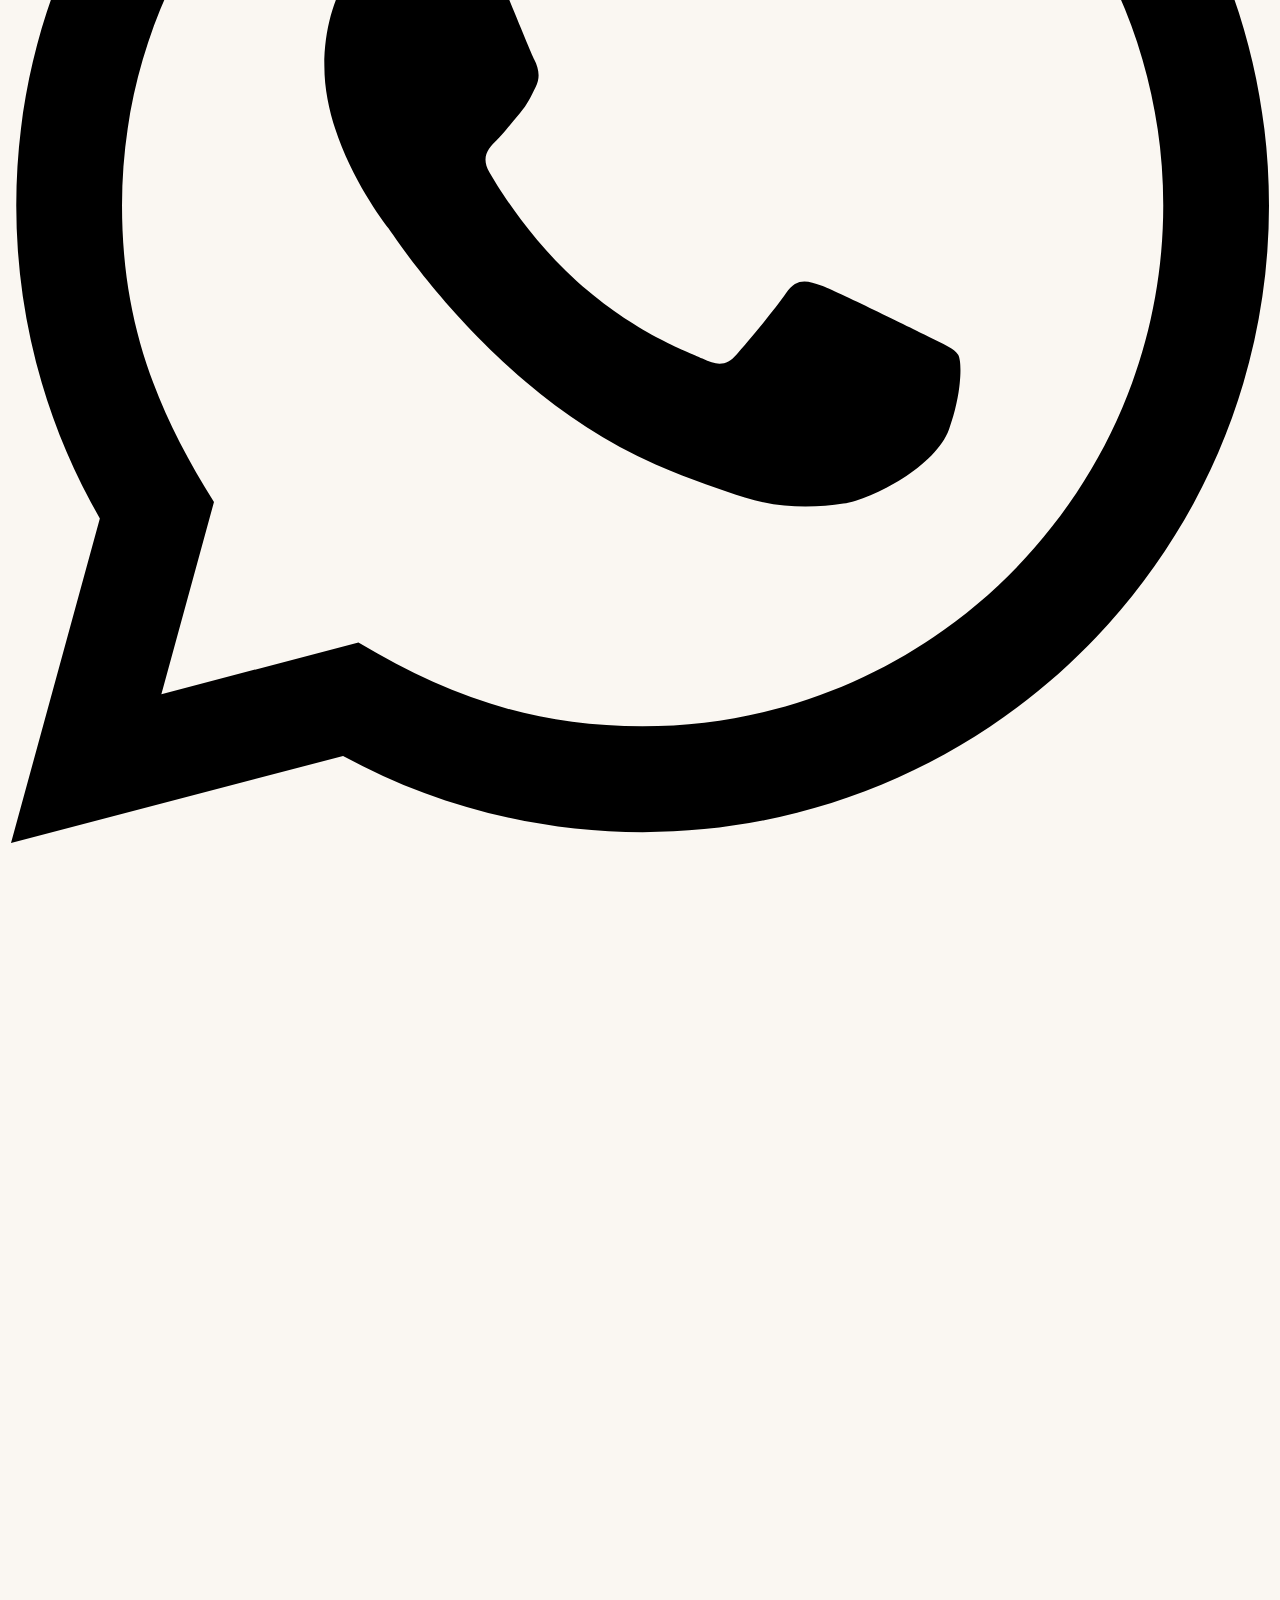
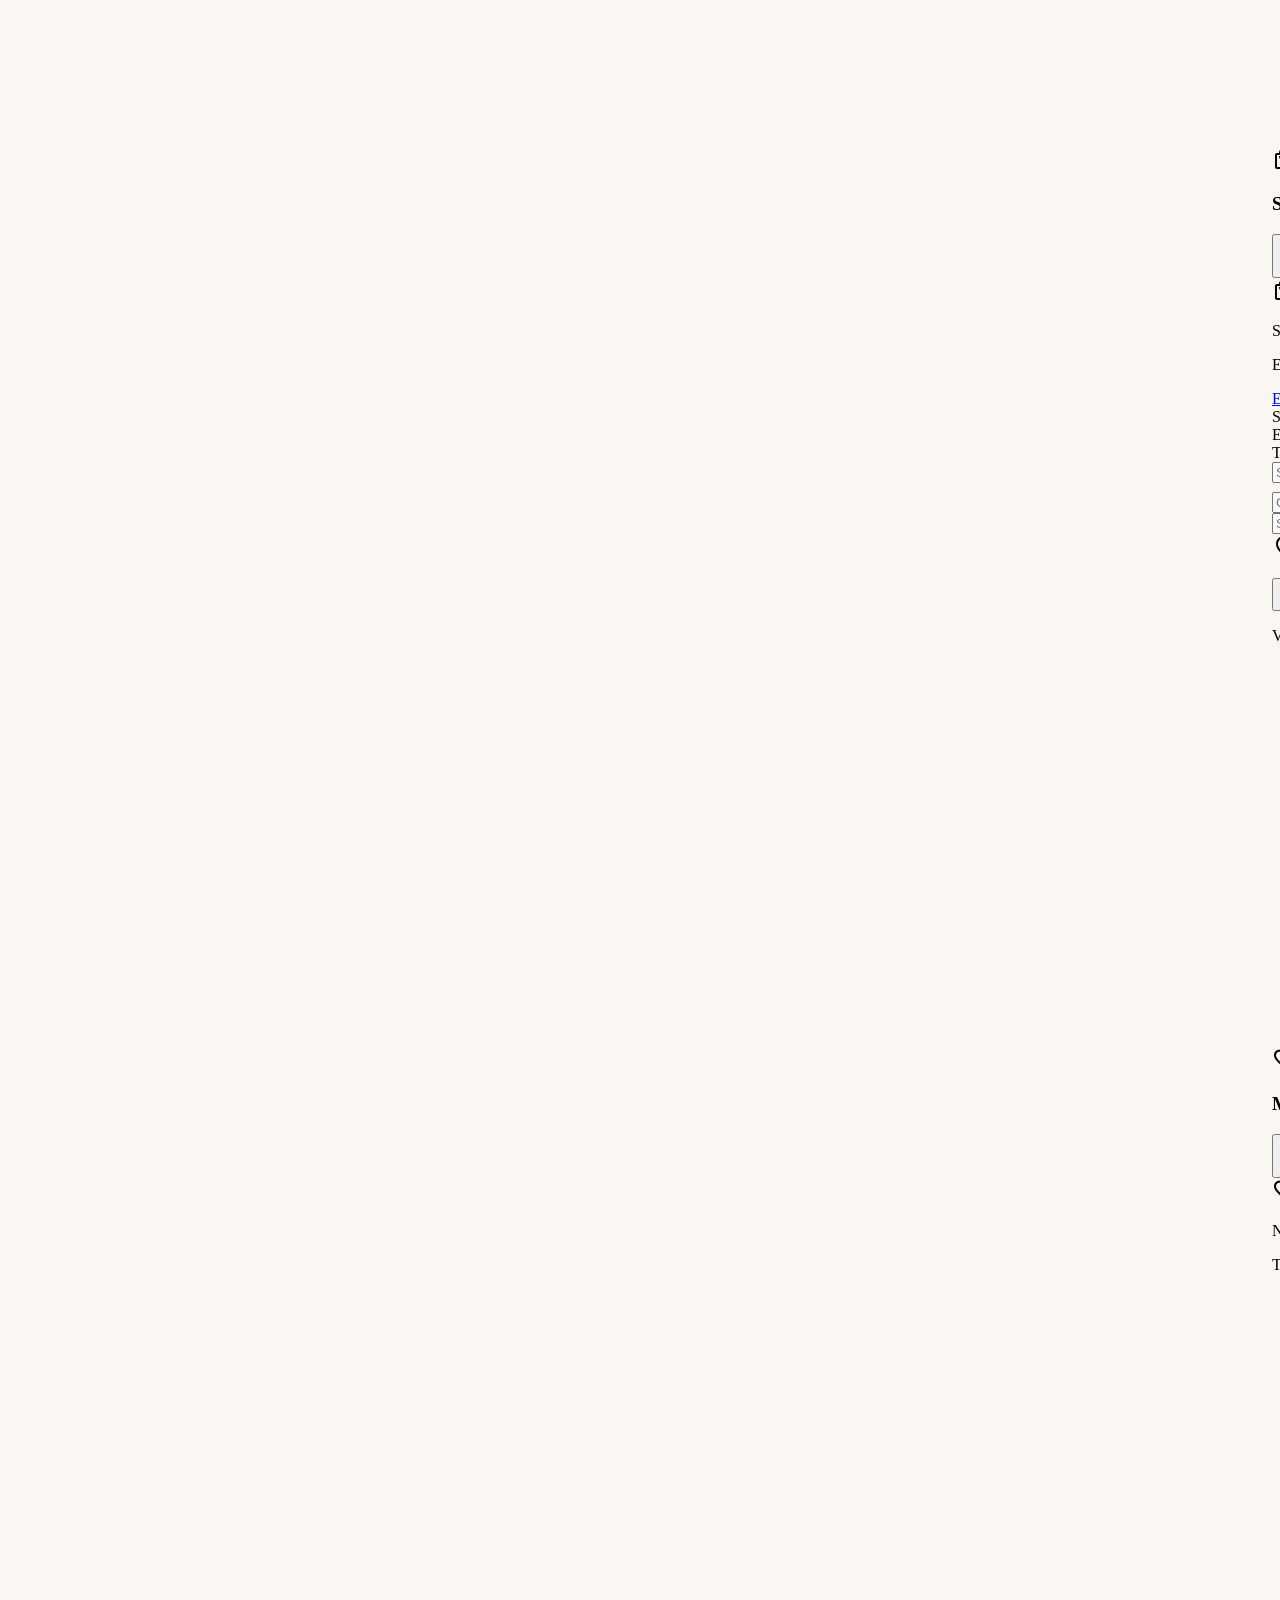
==== commit f26f22d8: "renomeia a assinatura para "Perfumes Importados" O logo da marca diz "Perfumes Importados", mas o si" ====
--- a/index.html
+++ b/index.html
@@ -3,7 +3,7 @@
 <head>
   <meta charset="utf-8"/>
   <meta name="viewport" content="width=device-width, initial-scale=1.0"/>
-  <title>AVELINE – Fragrance Importados | Boutique & Curadoria de Nicho</title>
+  <title>AVELINE – Perfumes Importados | Boutique & Curadoria de Nicho</title>
   <meta name="description" content="Curadoria de perfumes importados e perfumaria de nicho. Frascos originais lacrados e decantes 5ml e 10ml com envio para todo o Brasil."/>
   <meta name="theme-color" content="#541623"/>
   <link rel="icon" type="image/svg+xml" href="assets/img/favicon.svg"/>
--- a/assets/css/style.css
+++ b/assets/css/style.css
@@ -208,8 +208,6 @@
 
   /* Hero: título menor, botões empilhados */
   #inicio h1 { font-size: 2rem; line-height: 1.15; }
-  #inicio .grid.grid-cols-3 { grid-template-columns: repeat(3, 1fr); gap: .75rem; }
-  #inicio .grid.grid-cols-3 .font-serif { font-size: 1.25rem; }
 
   /* Hero card destaque: compacto */
   #hero-feature { padding: .75rem 1rem; gap: .5rem; flex-direction: column; align-items: flex-start; }
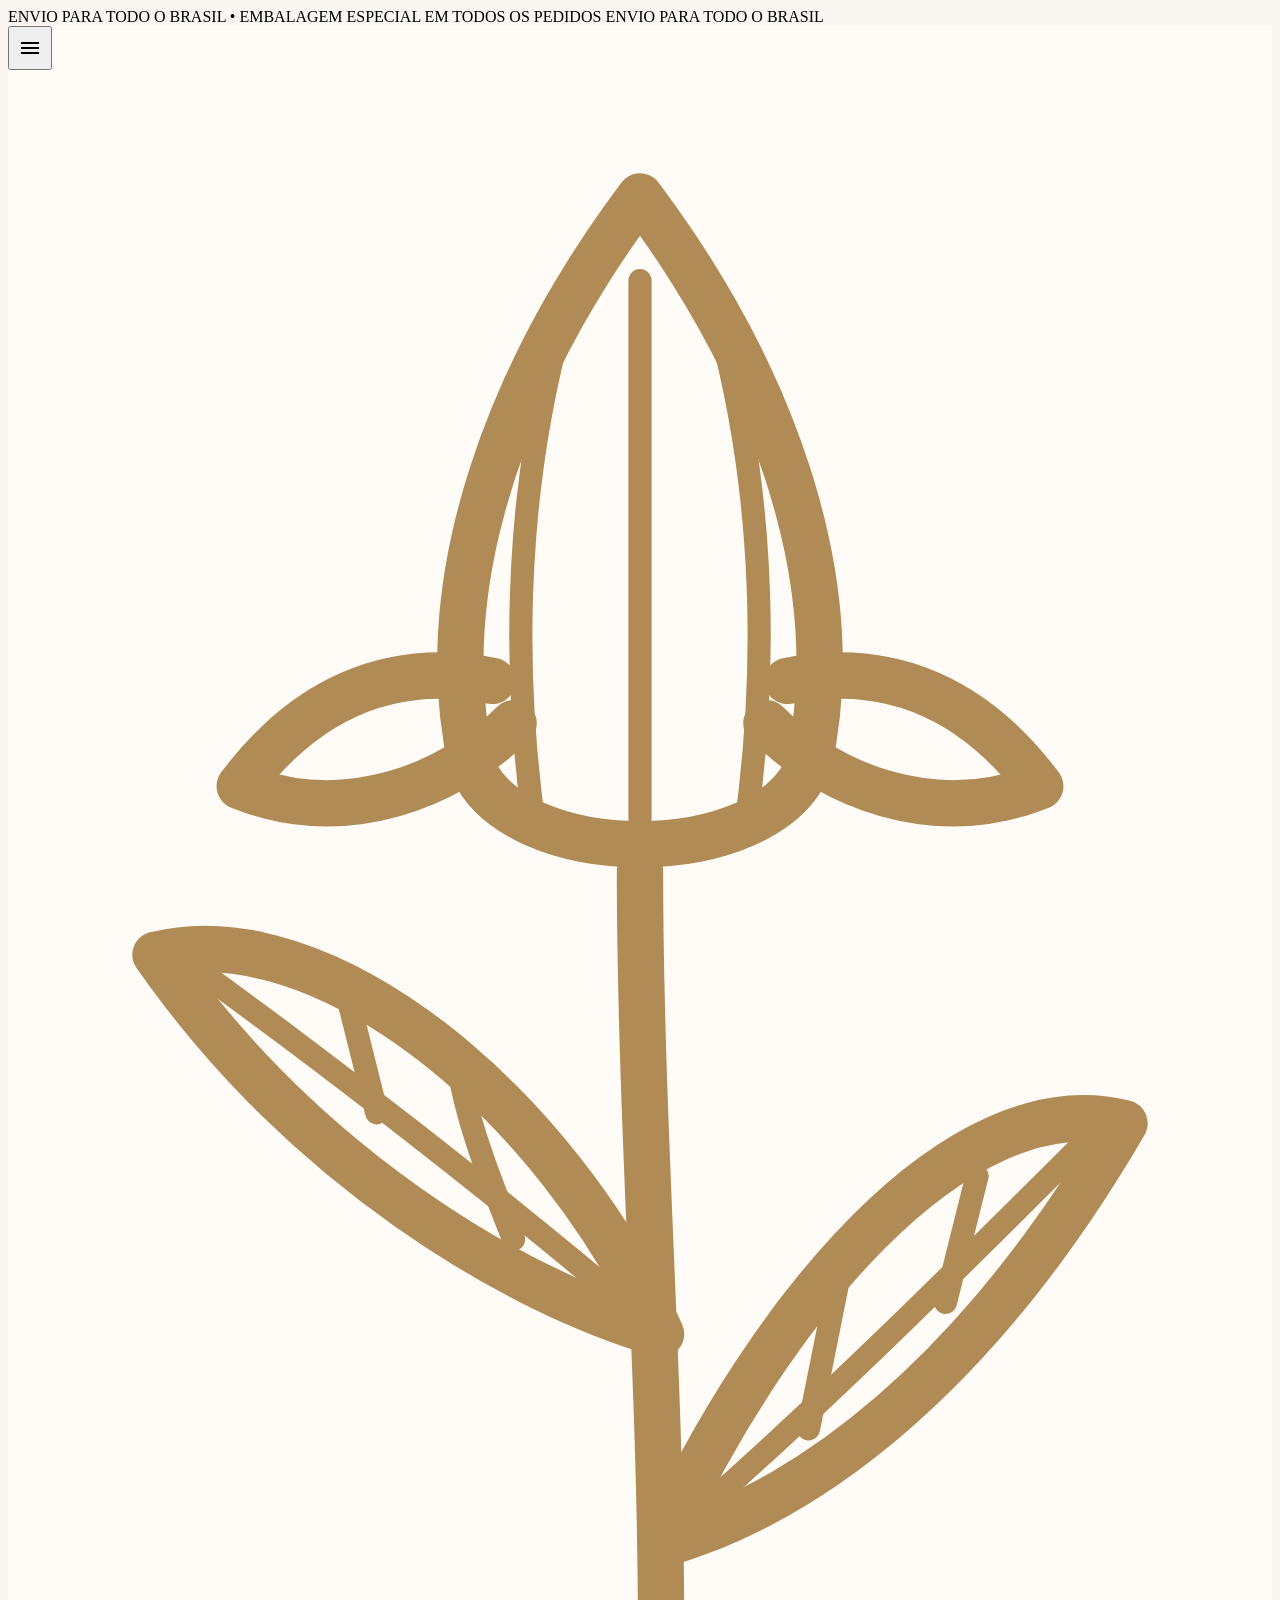
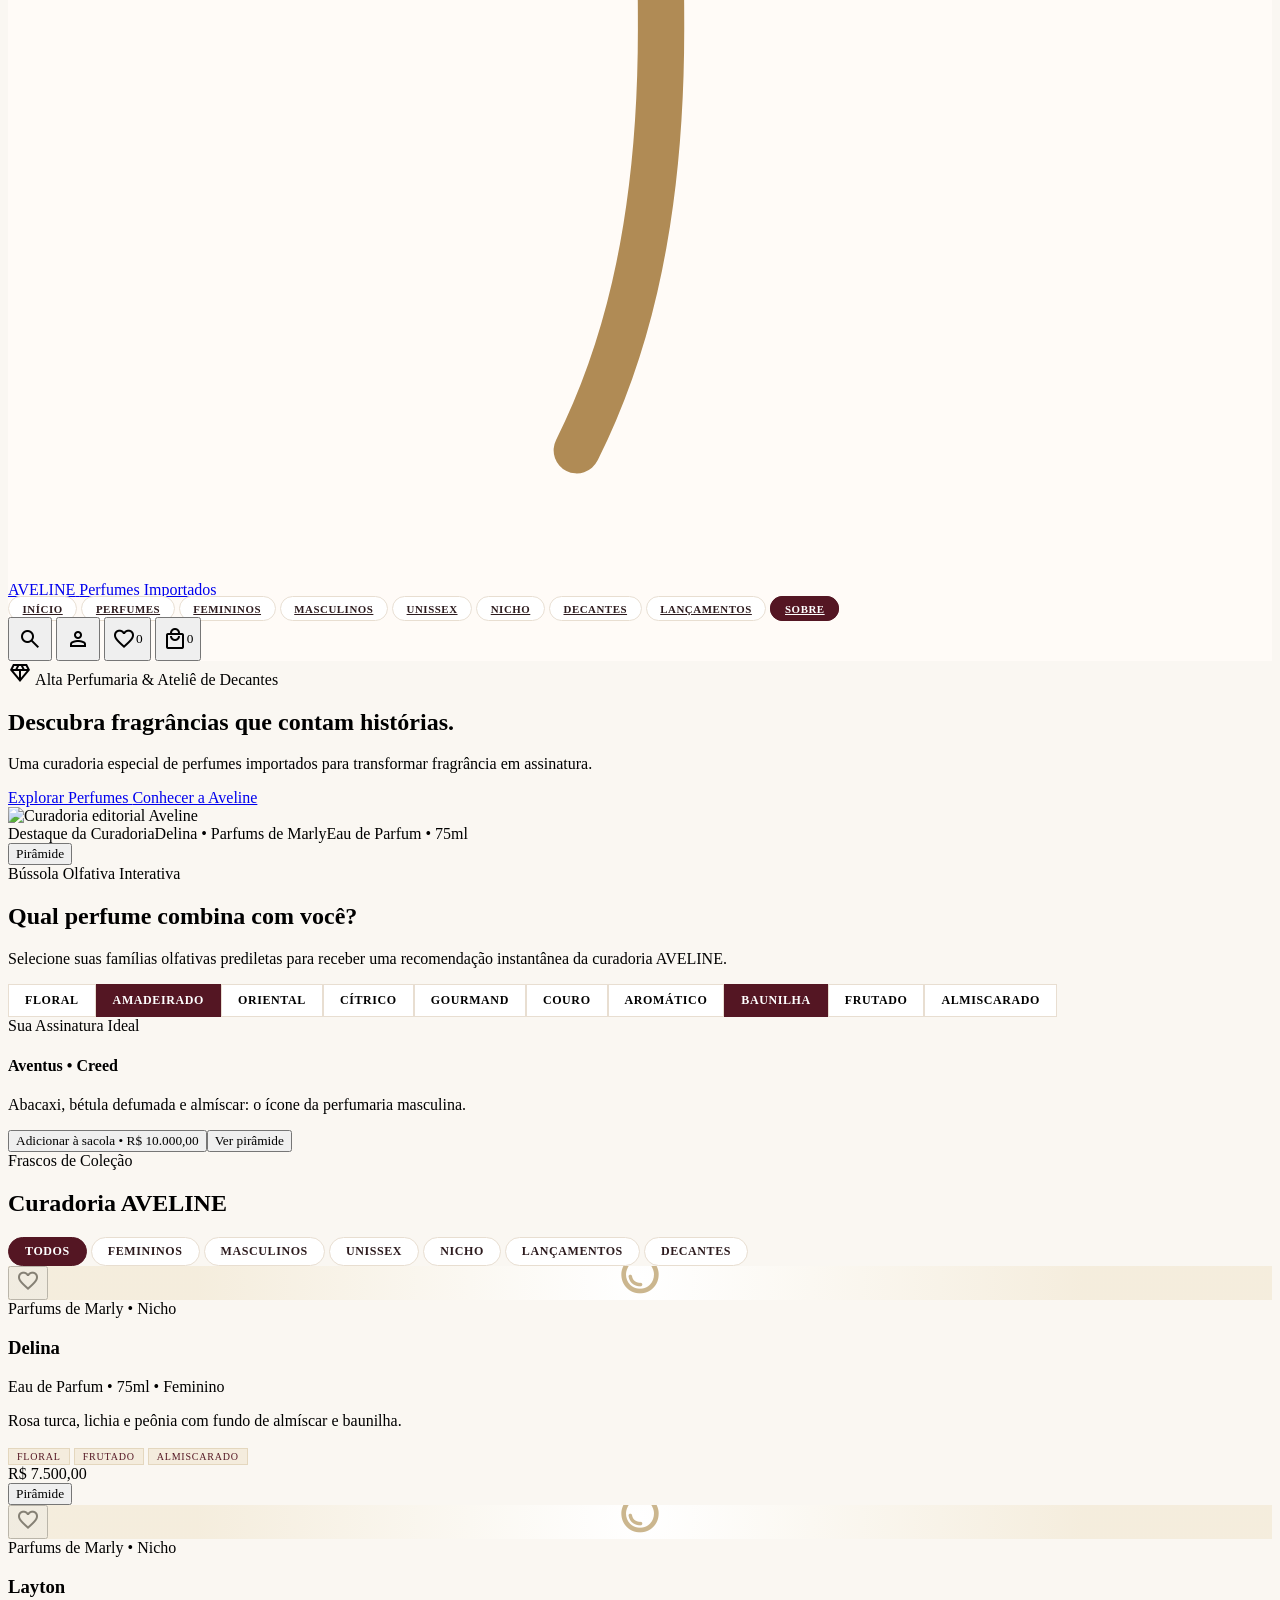
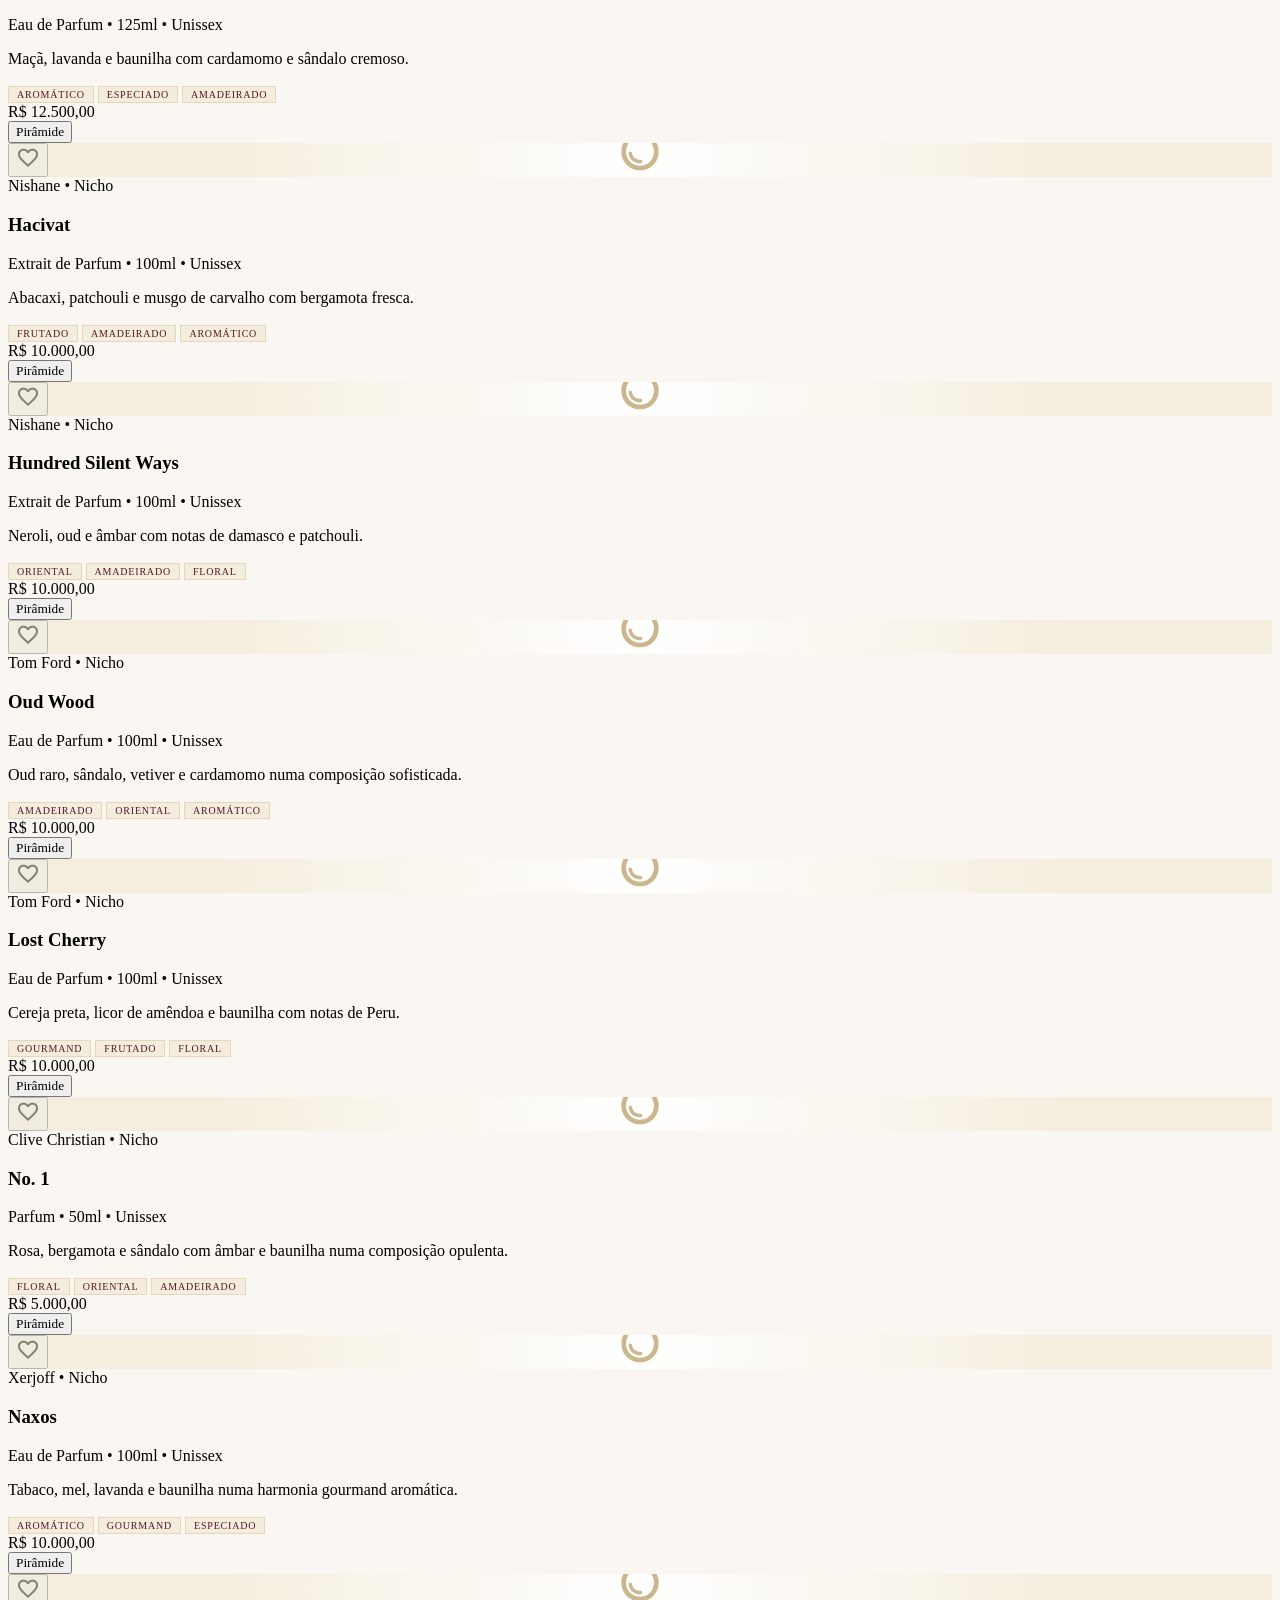
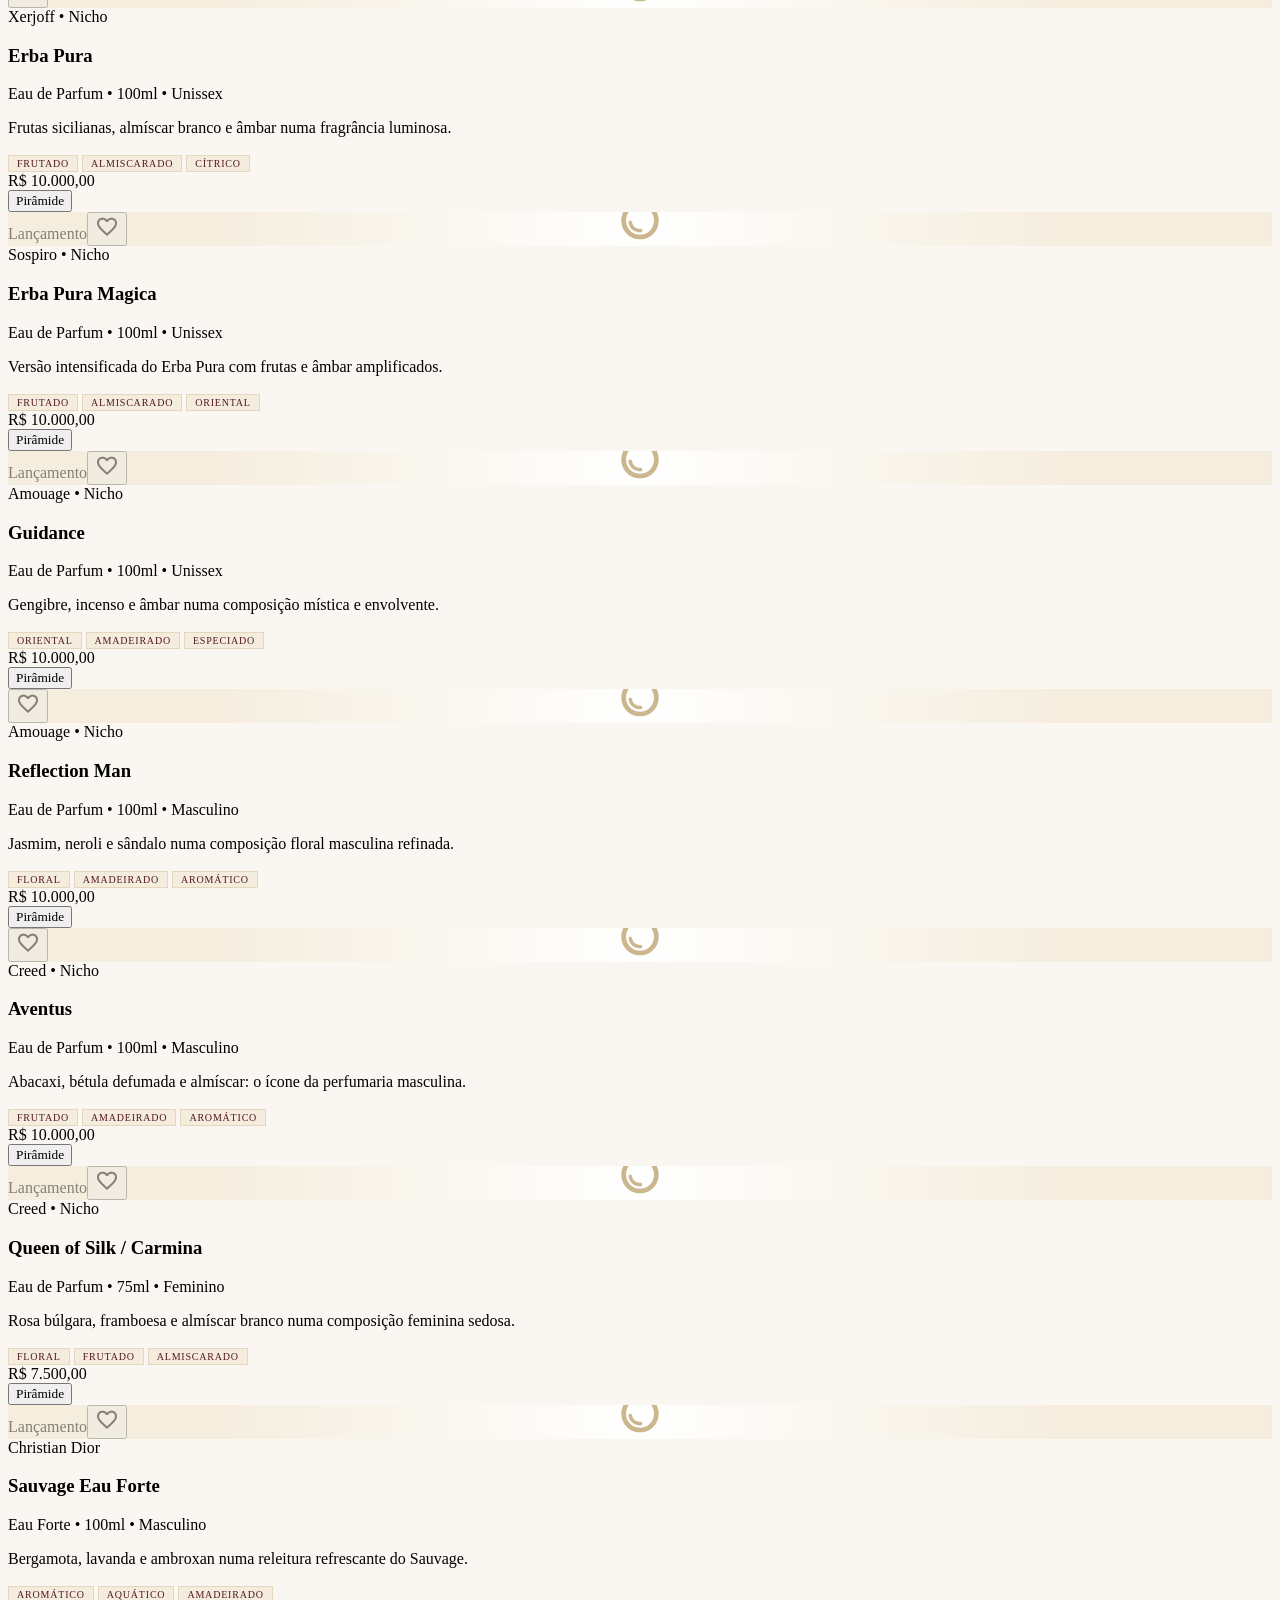
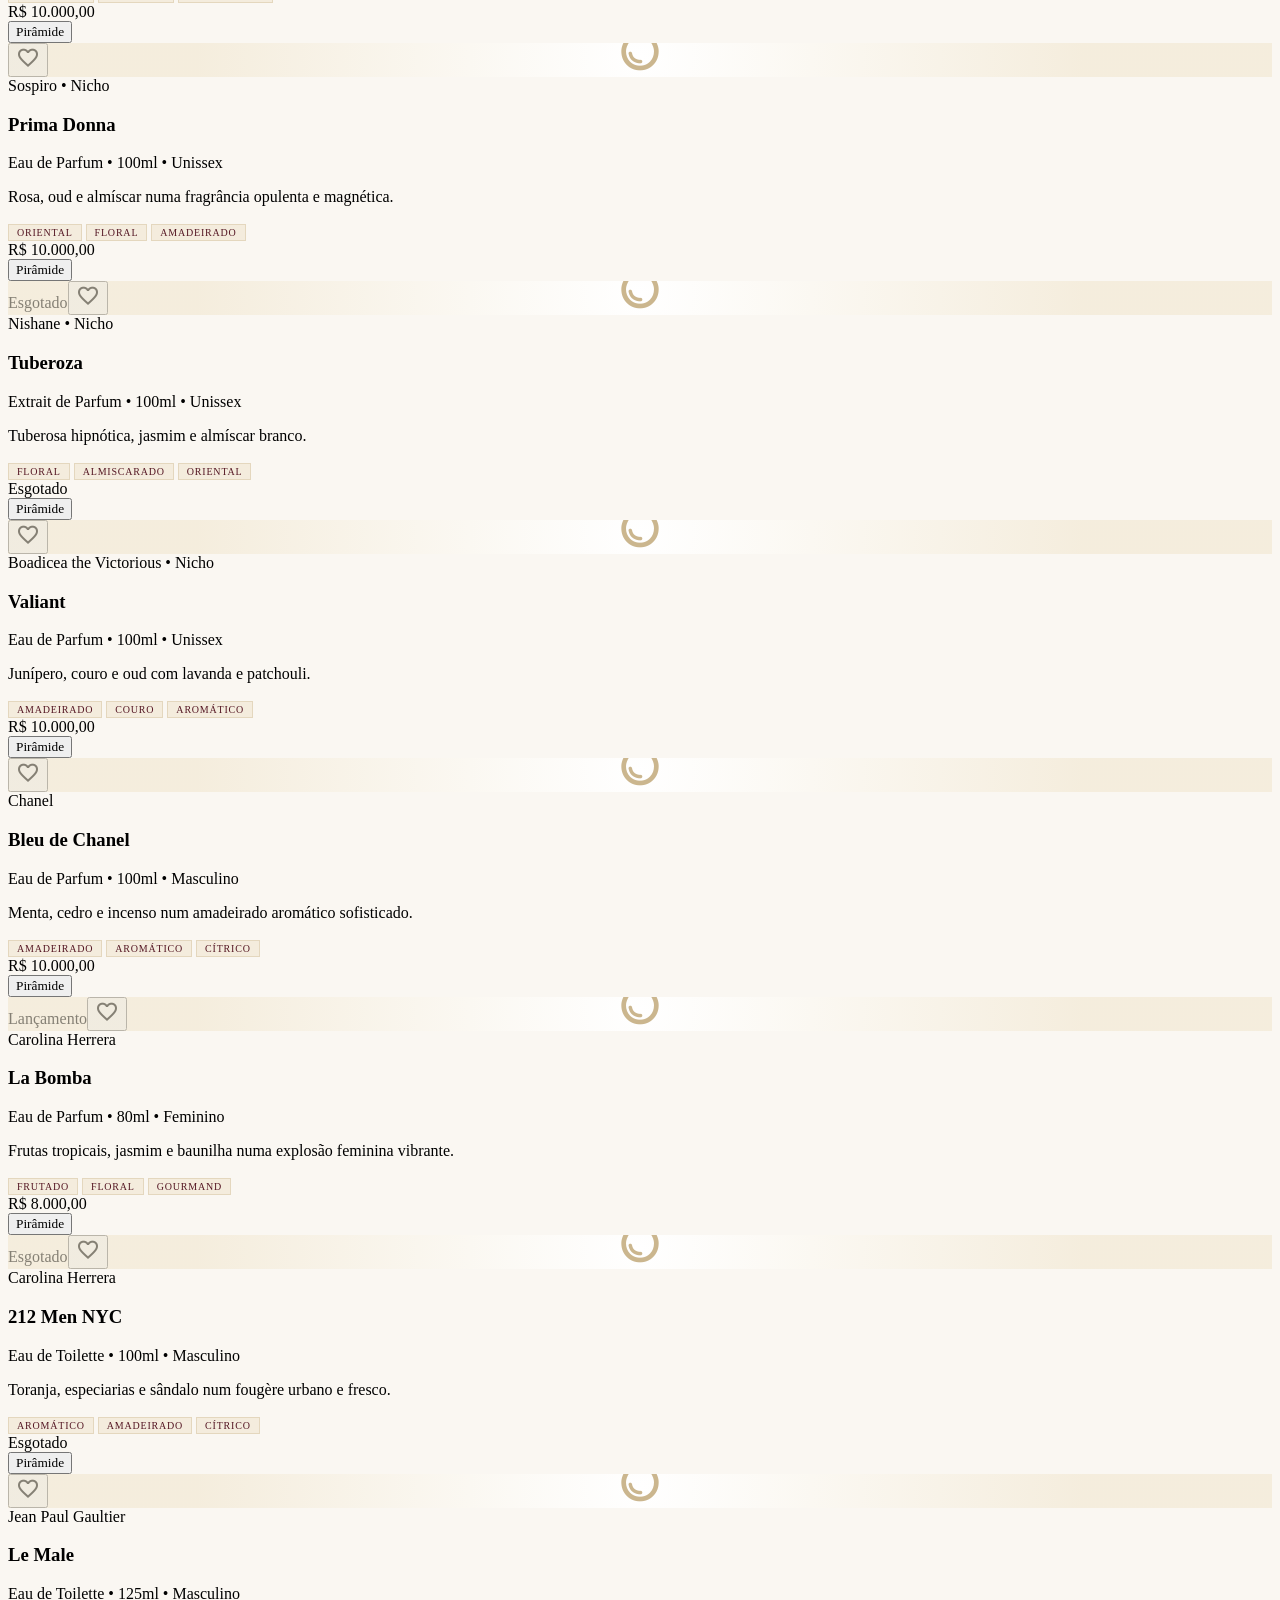
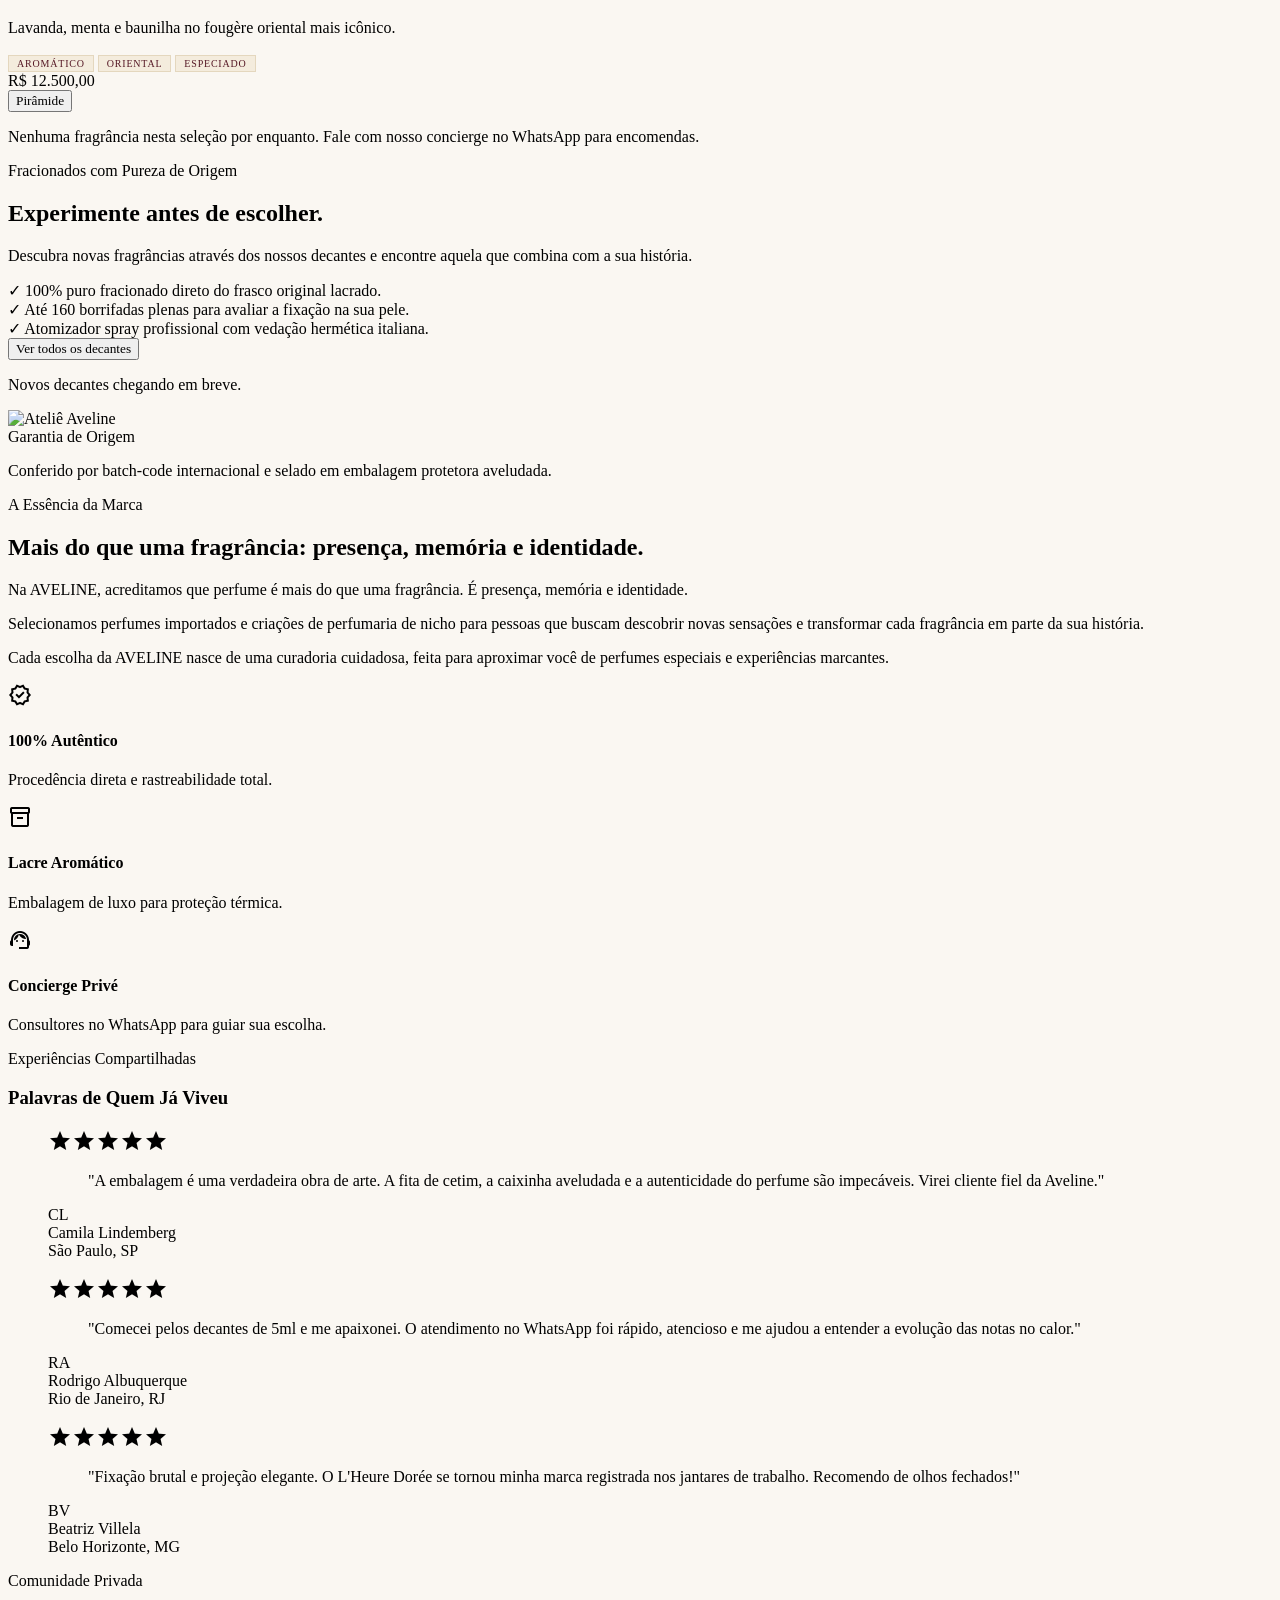
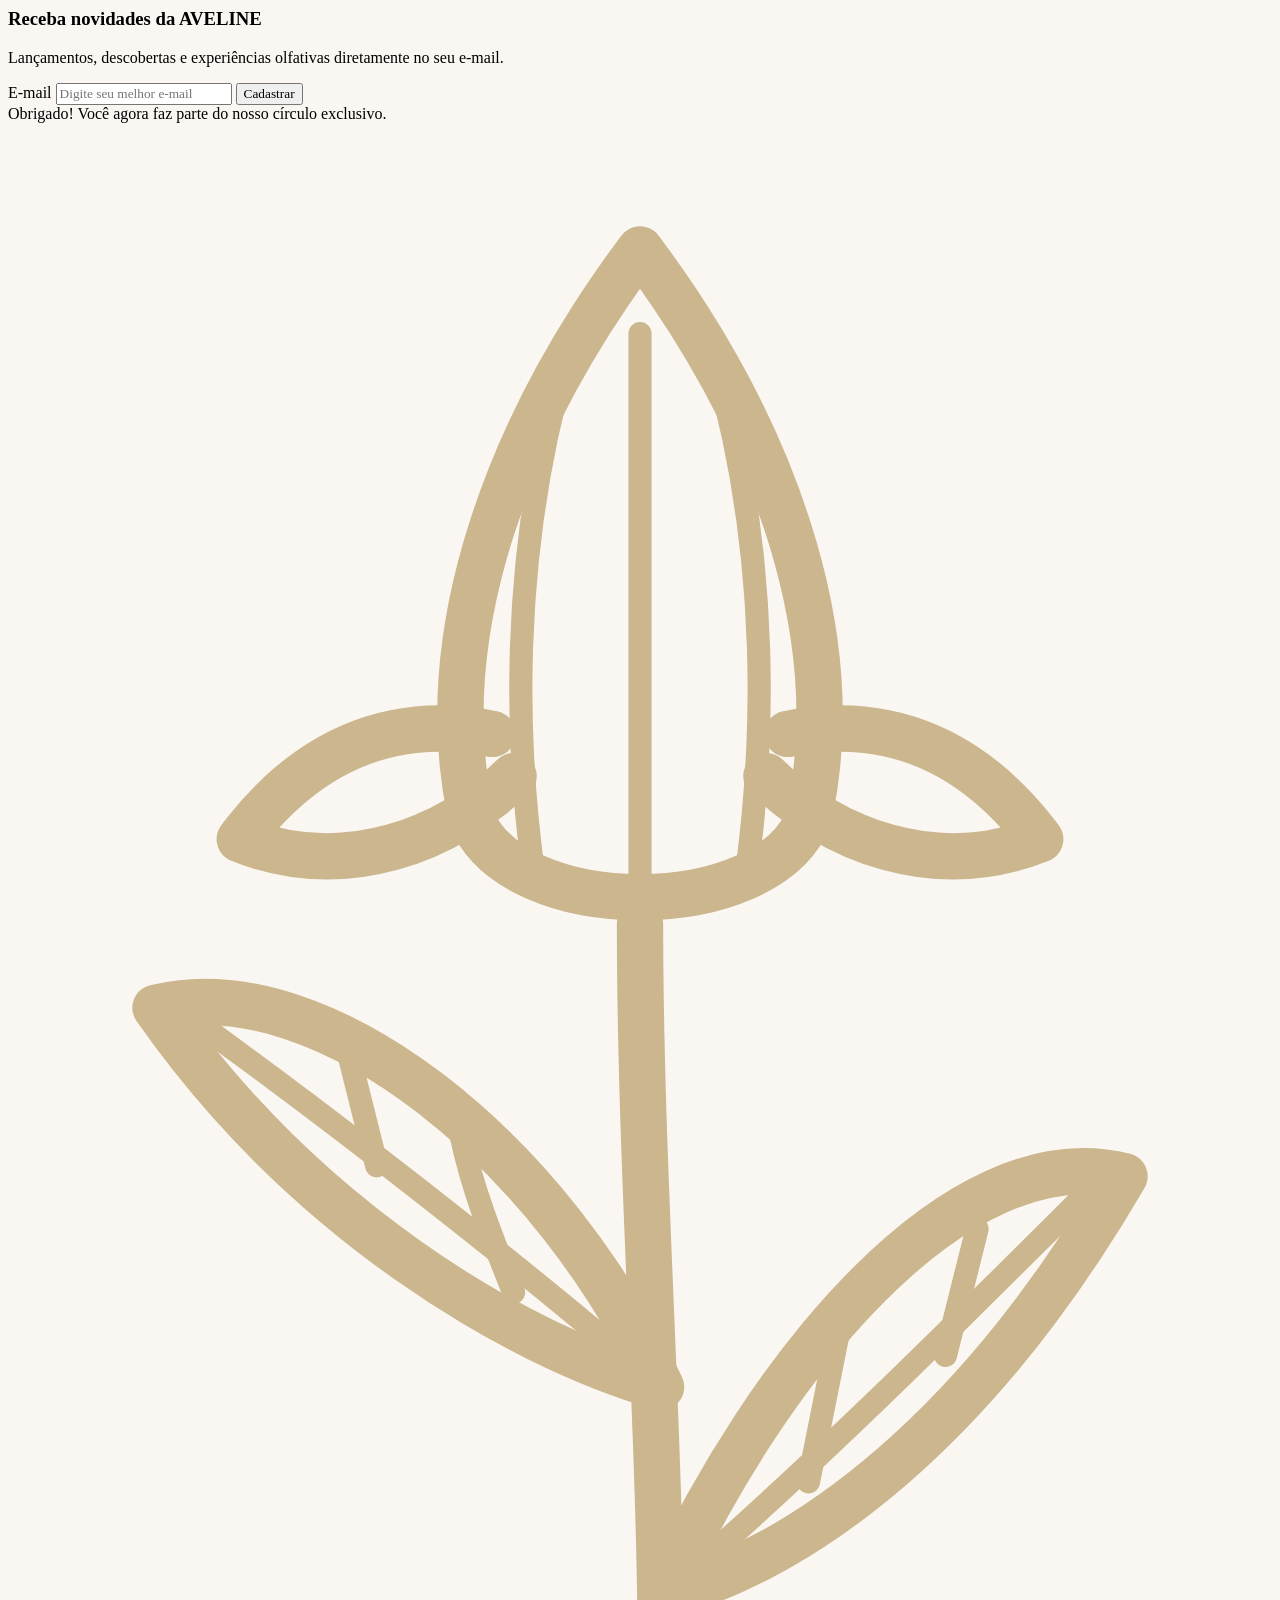
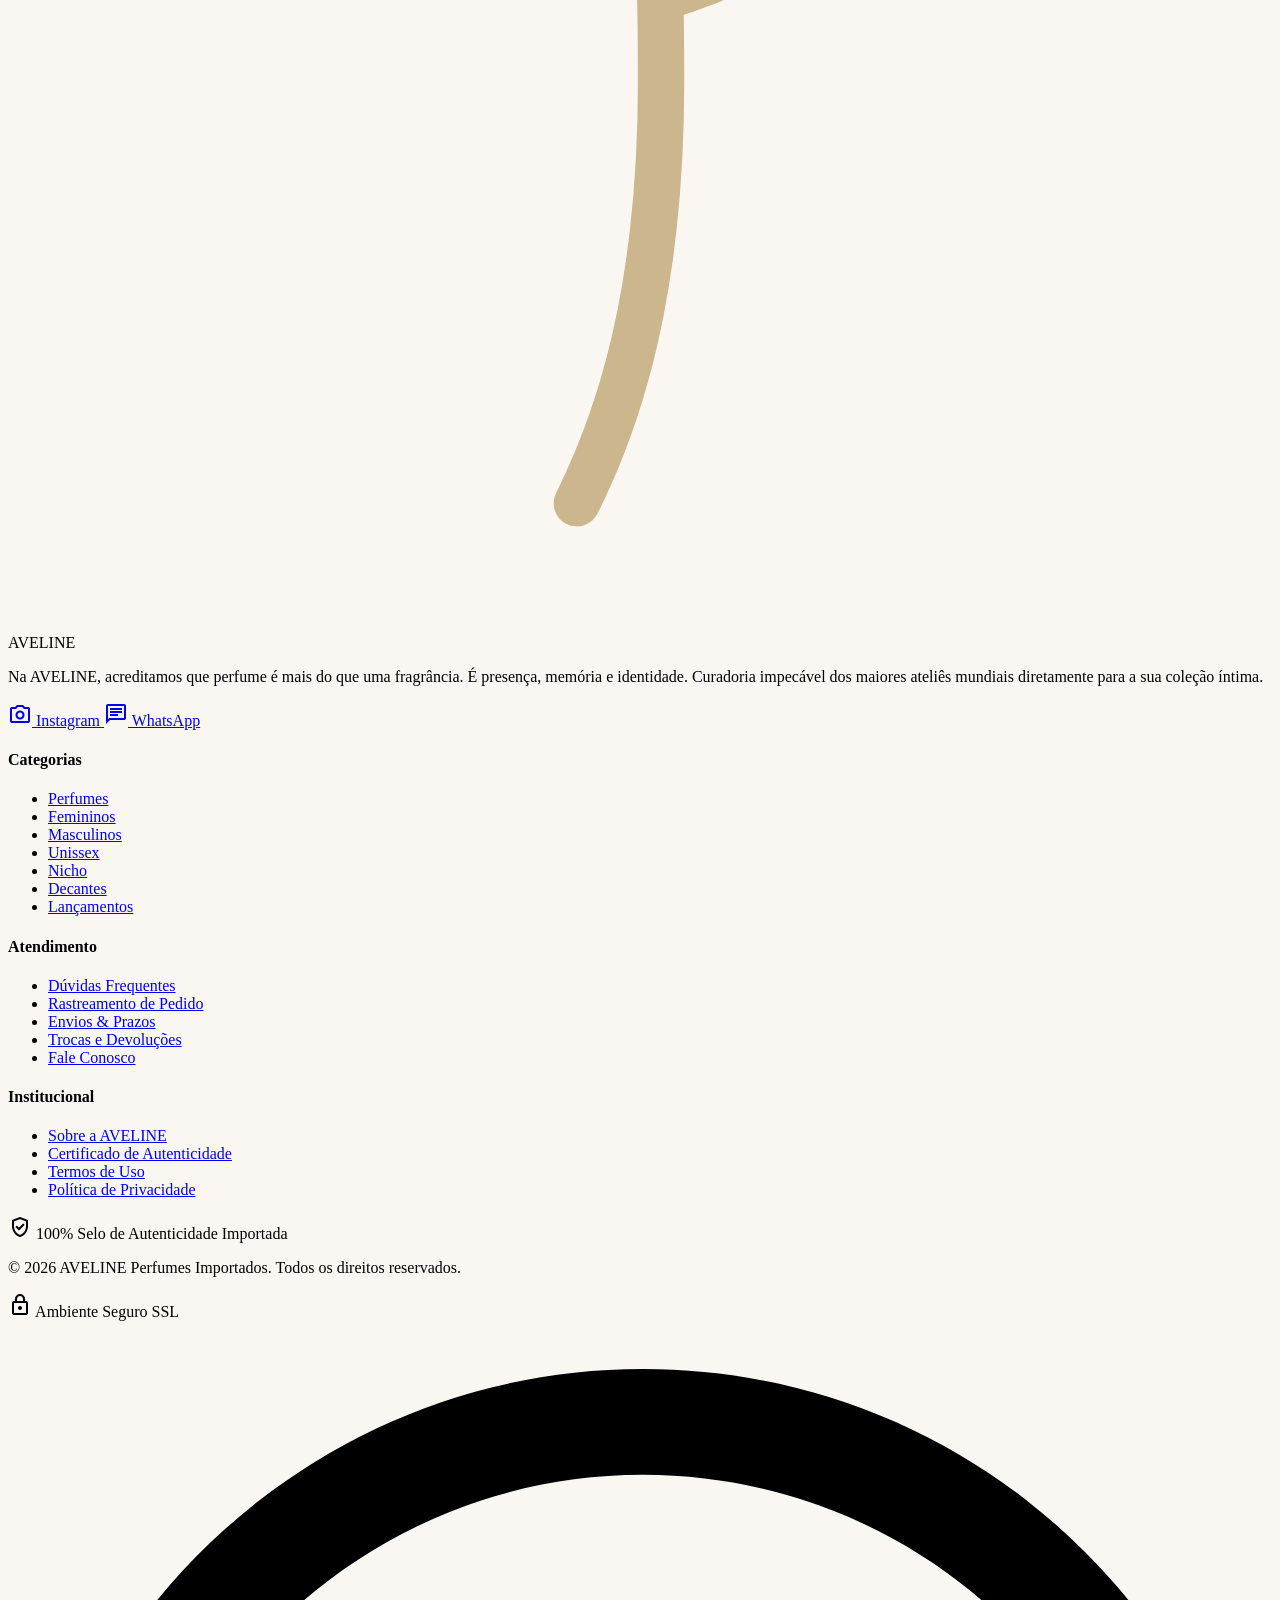
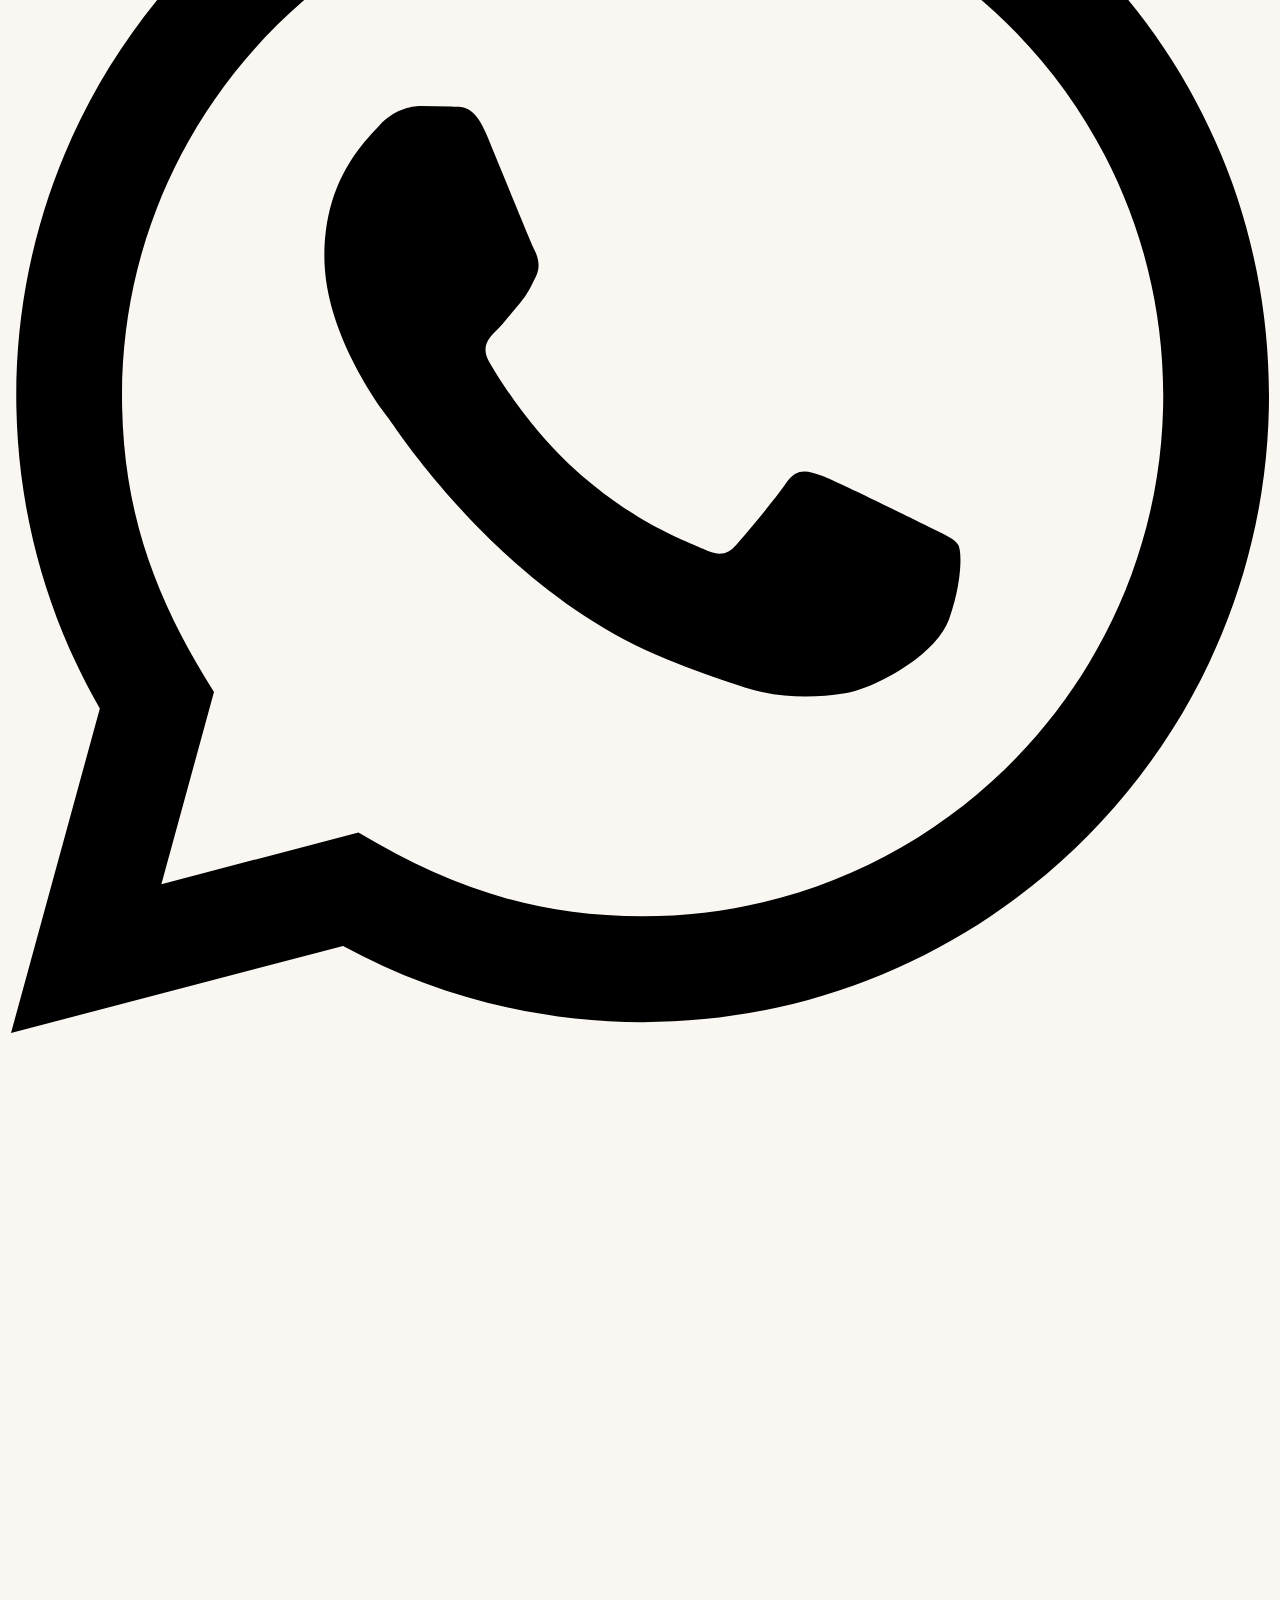
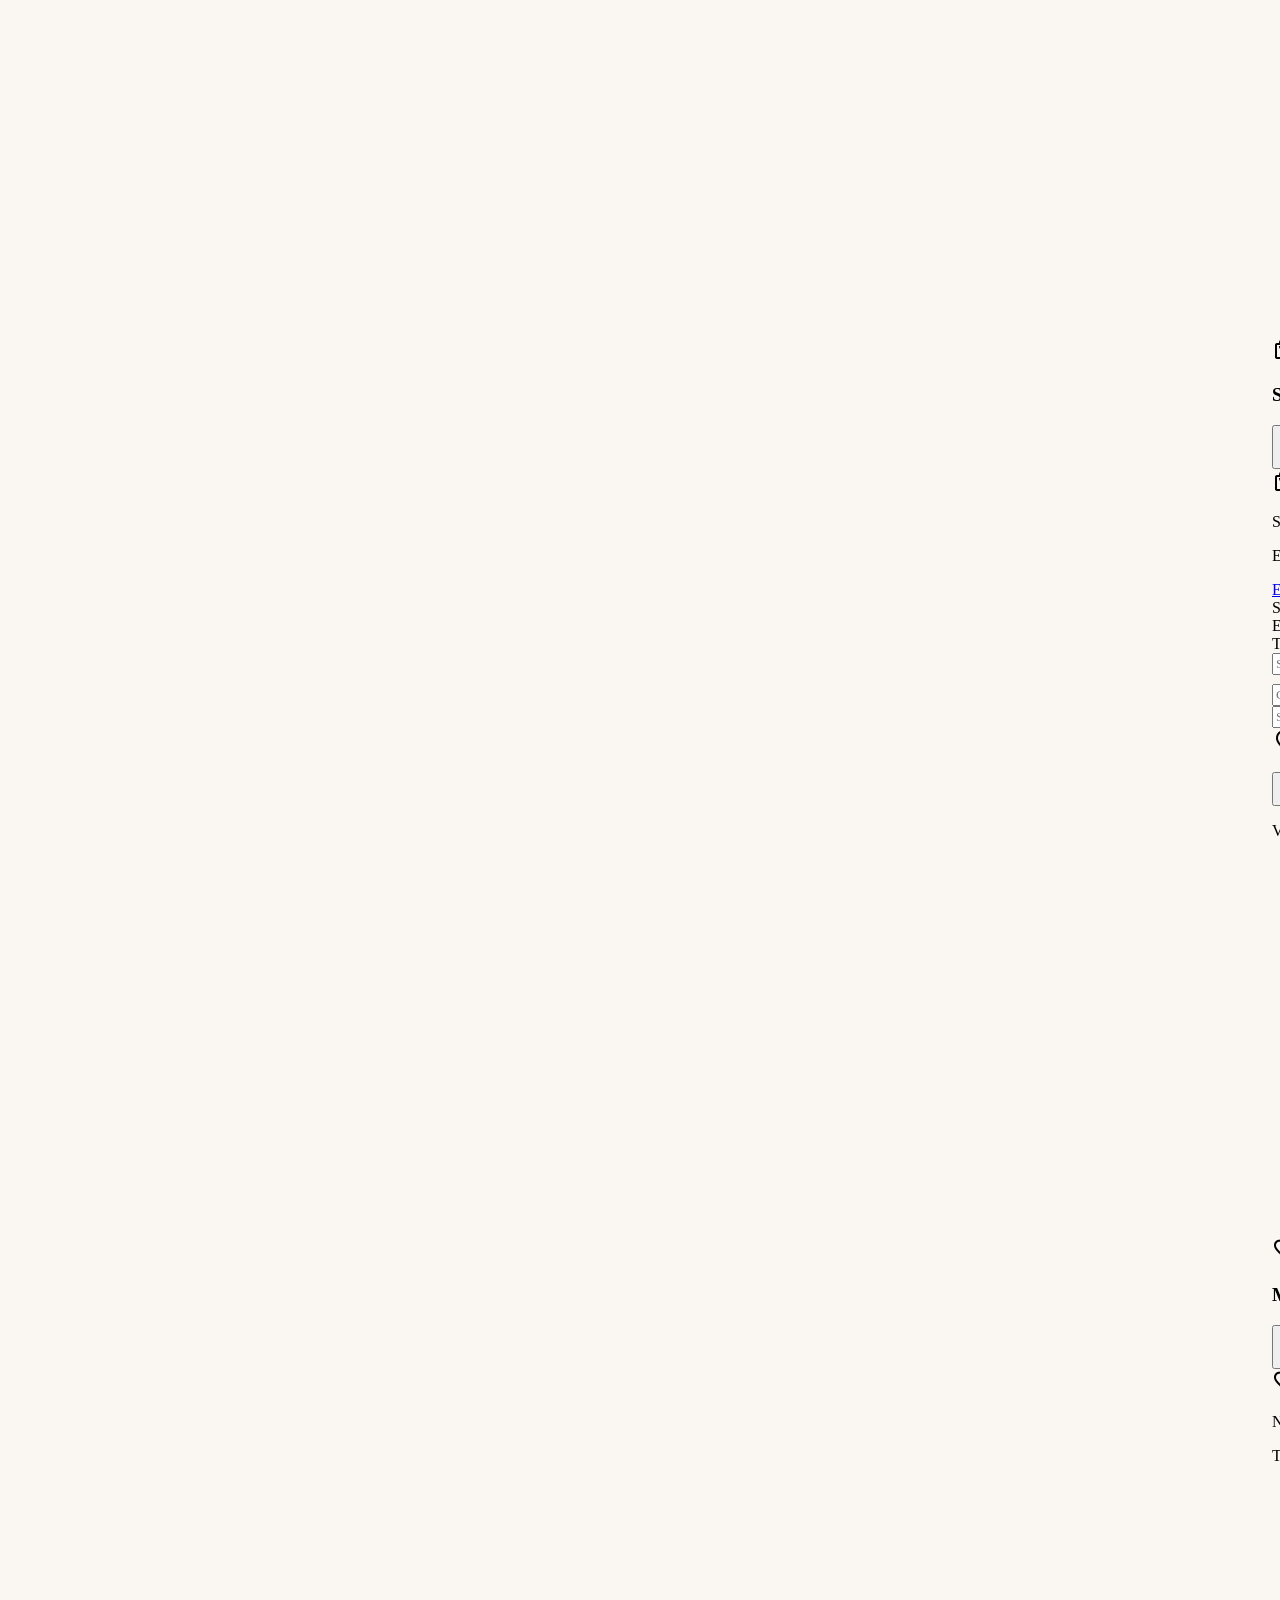
==== commit 02fa12f3: "admin: aba de banners com posicao, visibilidade e texto formatado Banners em faixa larga criados pel" ====
--- a/index.html
+++ b/index.html
@@ -27,14 +27,23 @@
   <div data-include="partials/announcement.html"></div>
   <div data-include="partials/header.html"></div>
 
+  <!-- data-banner-slot: pontos onde os banners do painel podem aparecer -->
   <main>
+    <div data-banner-slot="topo"></div>
     <div data-include="partials/hero.html"></div>
+    <div data-banner-slot="apos-hero"></div>
     <div data-include="partials/quiz.html"></div>
+    <div data-banner-slot="apos-quiz"></div>
     <div data-include="partials/catalog.html"></div>
+    <div data-banner-slot="apos-catalogo"></div>
     <div data-include="partials/decants.html"></div>
+    <div data-banner-slot="apos-decantes"></div>
     <div data-include="partials/about.html"></div>
+    <div data-banner-slot="apos-sobre"></div>
     <div data-include="partials/testimonials.html"></div>
+    <div data-banner-slot="apos-depoimentos"></div>
     <div data-include="partials/newsletter.html"></div>
+    <div data-banner-slot="antes-rodape"></div>
   </main>
 
   <div data-include="partials/footer.html"></div>
@@ -56,6 +65,7 @@
   <script src="assets/js/store/wishlist.js"></script>
   <script src="assets/js/store/quiz.js"></script>
   <script src="assets/js/store/ui.js"></script>
+  <script src="assets/js/store/banners.js"></script>
   <script src="assets/js/store/main.js"></script>
 
   <!-- Carrega as partes por último (dispara "partials:loaded") -->
--- a/assets/css/style.css
+++ b/assets/css/style.css
@@ -17,6 +17,9 @@
 html { scroll-behavior: smooth; scroll-padding-top: 90px; }
 body { background: var(--linen); }
 
+/* Navegadores nao aplicam a fonte da pagina em controles de formulario. */
+input, select, textarea, button { font-family: inherit; }
+
 ::-webkit-scrollbar { width: 6px; }
 ::-webkit-scrollbar-track { background: var(--linen); }
 ::-webkit-scrollbar-thumb { background: var(--gold); border-radius: 3px; }
@@ -36,6 +39,22 @@
 .nav-link { border-bottom: 2px solid transparent; padding-bottom: 4px; transition: color .2s, border-color .2s; }
 .nav-link:hover { color: var(--wine); }
 .nav-link.is-active { color: var(--wine); border-color: var(--gold); }
+
+.nav-pill {
+  padding: .35rem .85rem;
+  background: #fff;
+  border: 1px solid var(--border);
+  color: var(--dark);
+  font-size: .68rem;
+  font-weight: 600;
+  letter-spacing: .05em;
+  text-transform: uppercase;
+  border-radius: 9999px;
+  transition: all .2s;
+  white-space: nowrap;
+}
+.nav-pill:hover { border-color: var(--wine); color: var(--wine); }
+.nav-pill.is-active { background: var(--wine); border-color: var(--wine); color: #fff; }
 
 /* ---------- Filtros do catálogo ---------- */
 .cat-pill {
@@ -310,8 +329,8 @@
 /* Descrição formatada do produto (vinda do editor do admin) */
 .rich-text p { margin: 0 0 .7rem; }
 .rich-text p:last-child { margin-bottom: 0; }
-.rich-text h2 { font-family: 'Playfair Display', serif; font-size: 1.3rem; color: var(--wine); margin: .6rem 0 .5rem; }
-.rich-text h3 { font-family: 'Playfair Display', serif; font-size: 1.1rem; color: var(--wine); margin: .6rem 0 .4rem; }
+.rich-text h2 { font-family: 'Segoe UI', 'Playfair Display', serif; font-size: 1.3rem; color: var(--wine); margin: .6rem 0 .5rem; }
+.rich-text h3 { font-family: 'Segoe UI', 'Playfair Display', serif; font-size: 1.1rem; color: var(--wine); margin: .6rem 0 .4rem; }
 .rich-text ul, .rich-text ol { margin: 0 0 .7rem; padding-left: 1.4rem; }
 .rich-text ul { list-style: disc; }
 .rich-text ol { list-style: decimal; }
@@ -323,3 +342,11 @@
   font-family: ui-monospace, SFMono-Regular, Menlo, Consolas, monospace;
   font-size: .78rem; white-space: pre-wrap;
 }
+
+/* Banners: o texto fica sobre imagem escura, então herda a cor clara */
+.banner-copy h2, .banner-copy h3, .banner-copy a { color: inherit; }
+.banner-title p { margin: 0; }
+.banner-title h2, .banner-title h3 { font-size: inherit; margin: 0; }
+.banner-title ul, .banner-title ol { padding-left: 1.4rem; }
+.banner-title ul { list-style: disc; }
+.banner-title ol { list-style: decimal; }
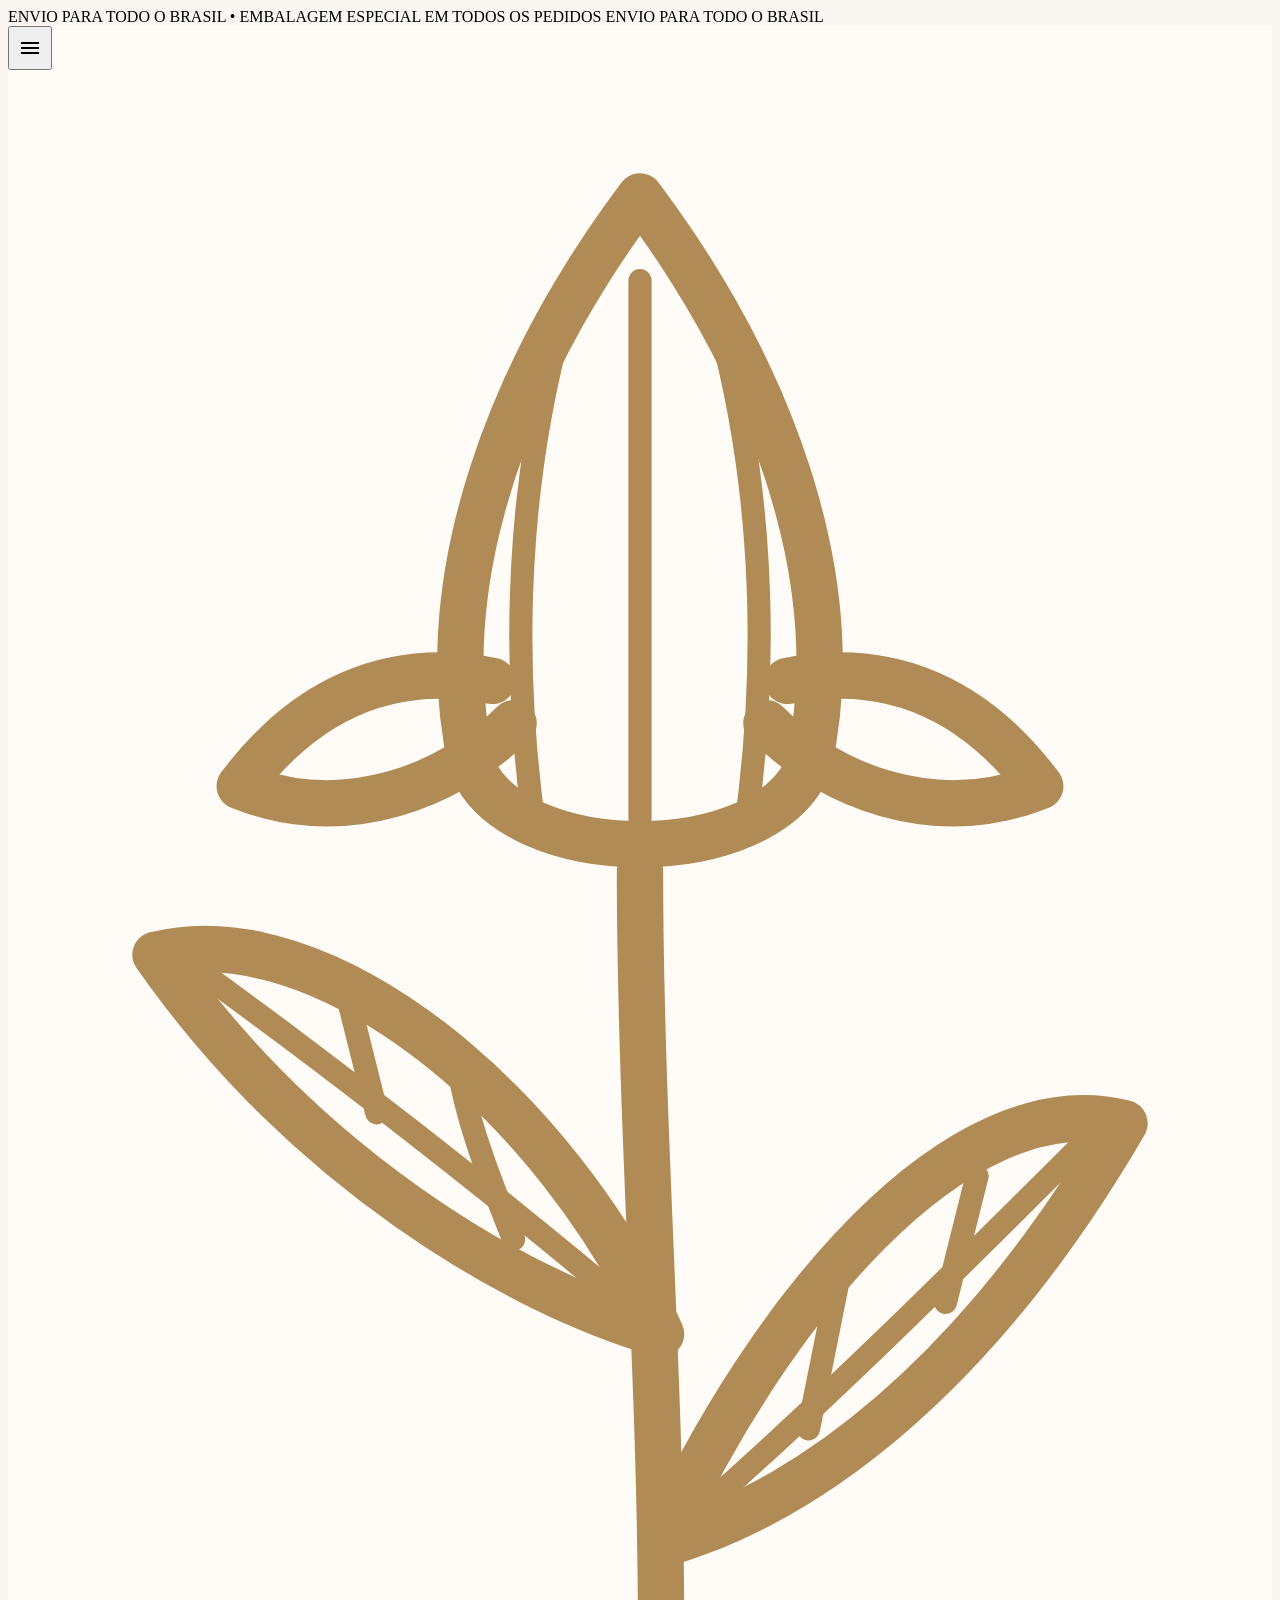
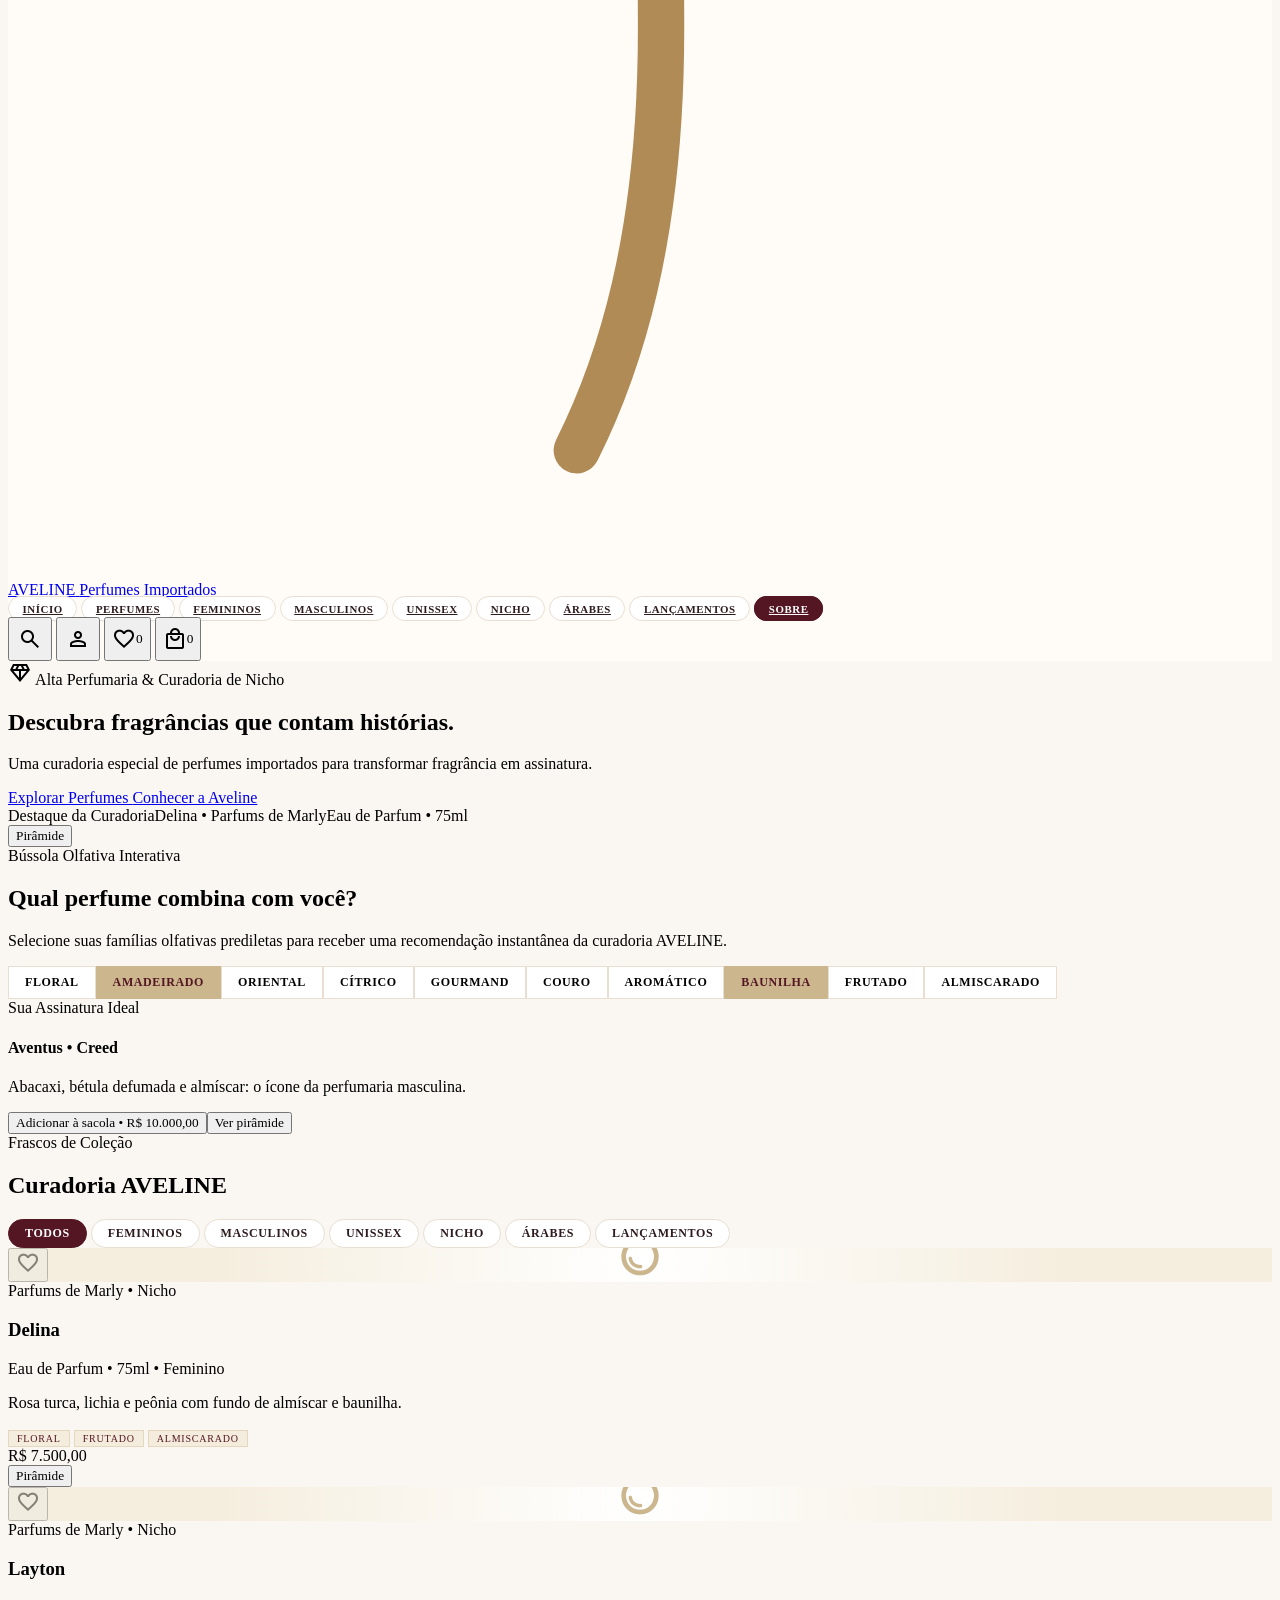
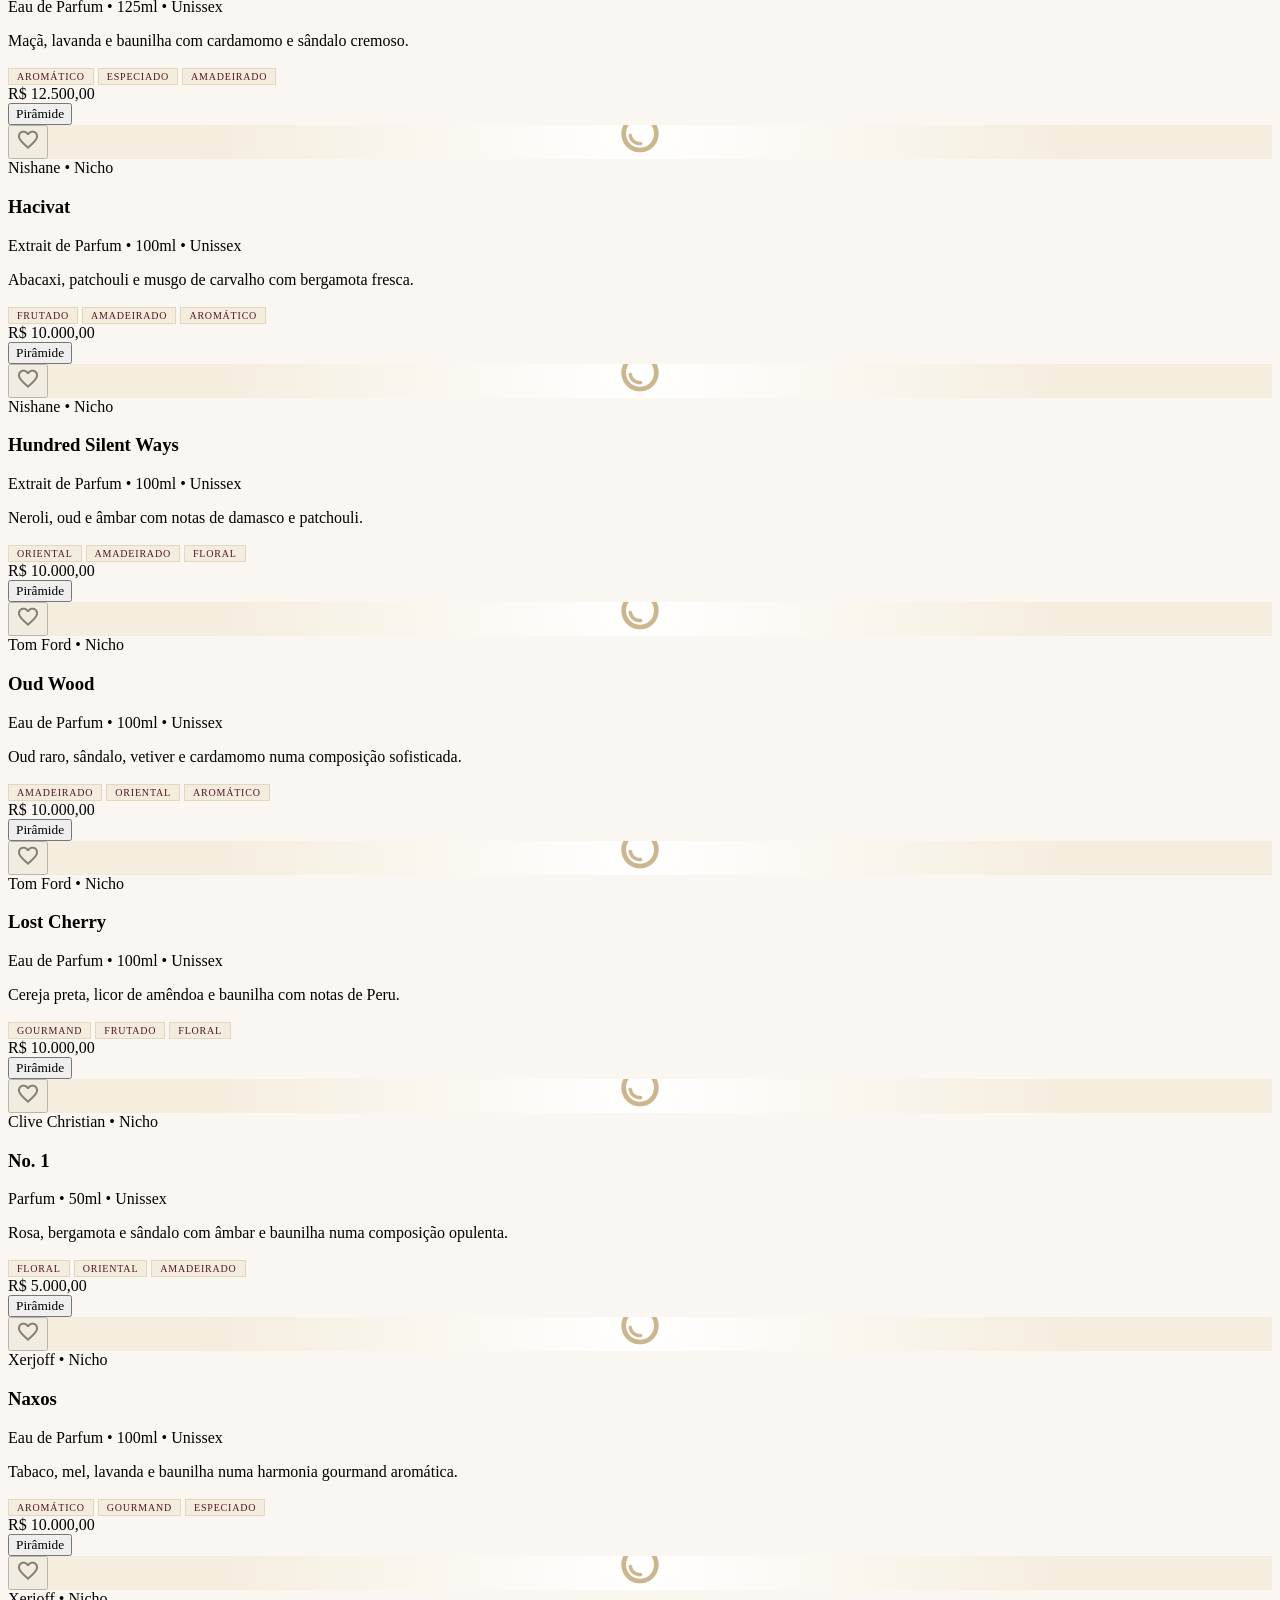
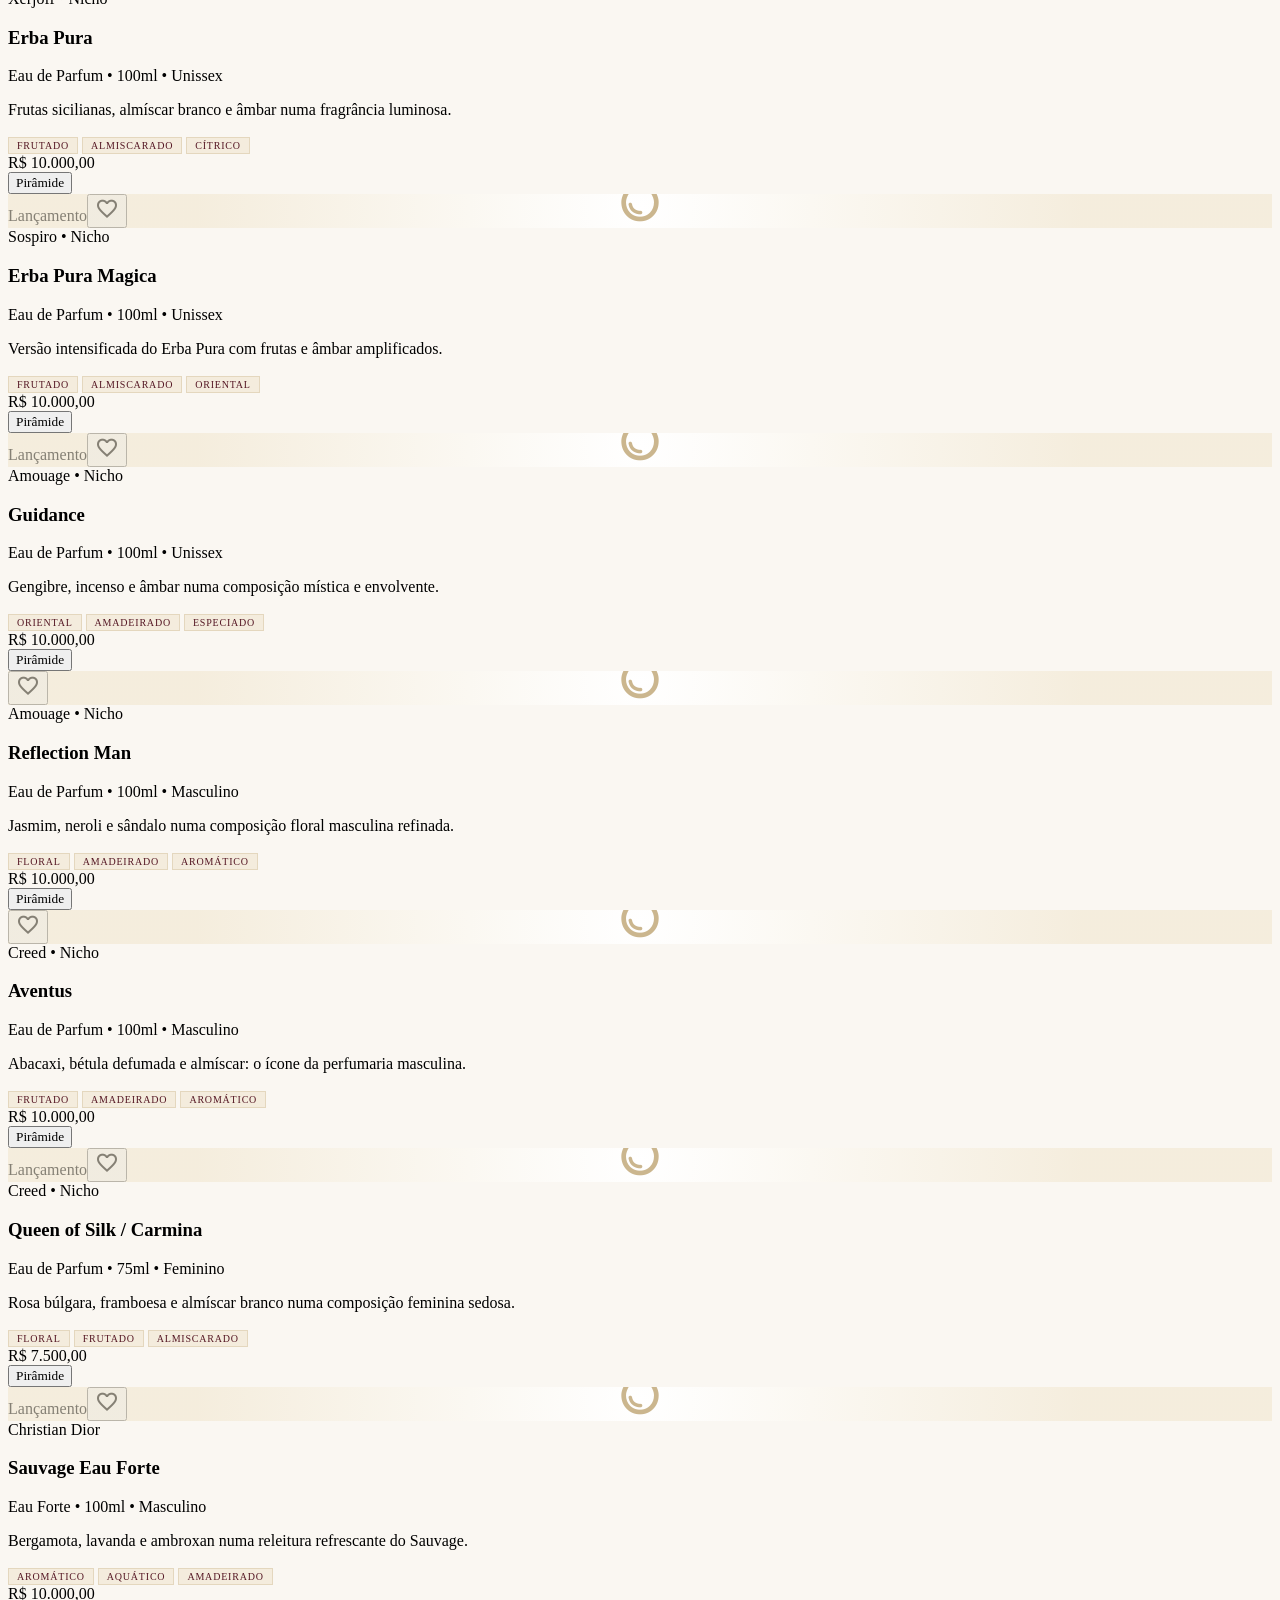
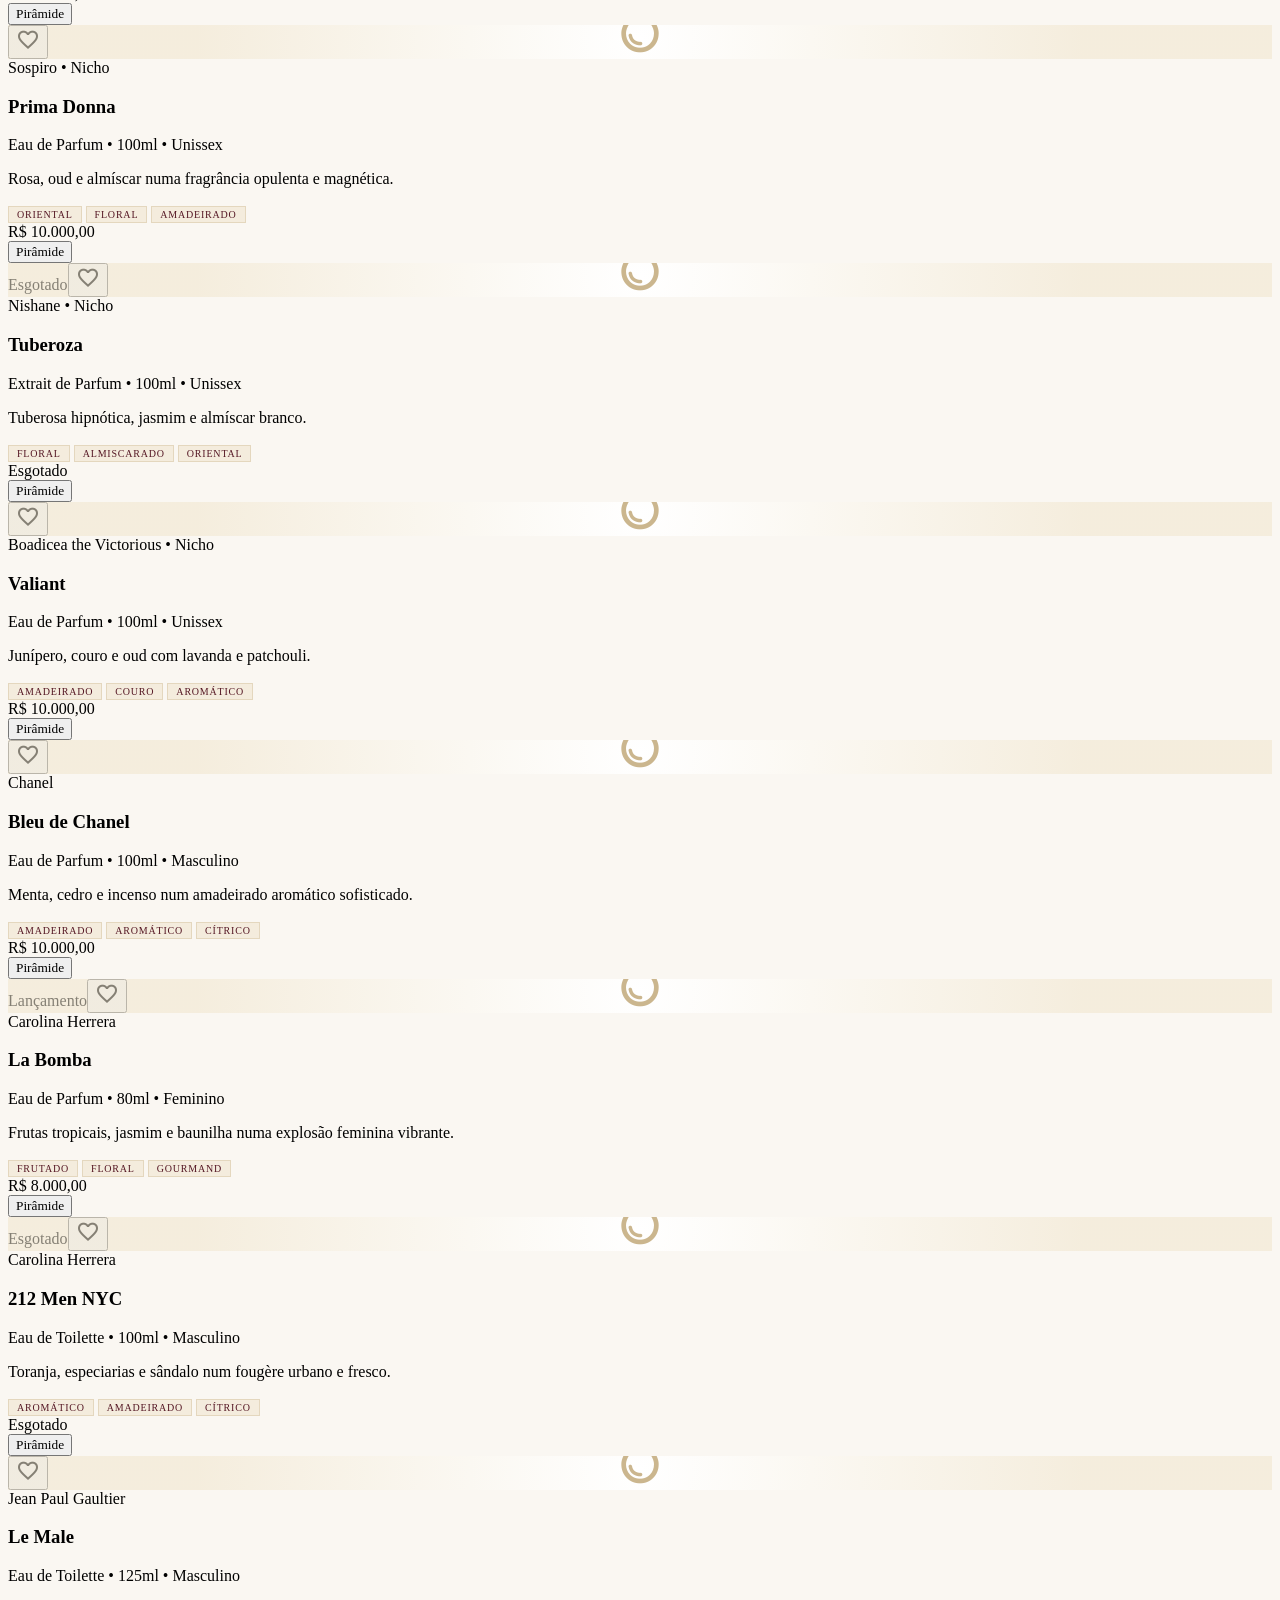
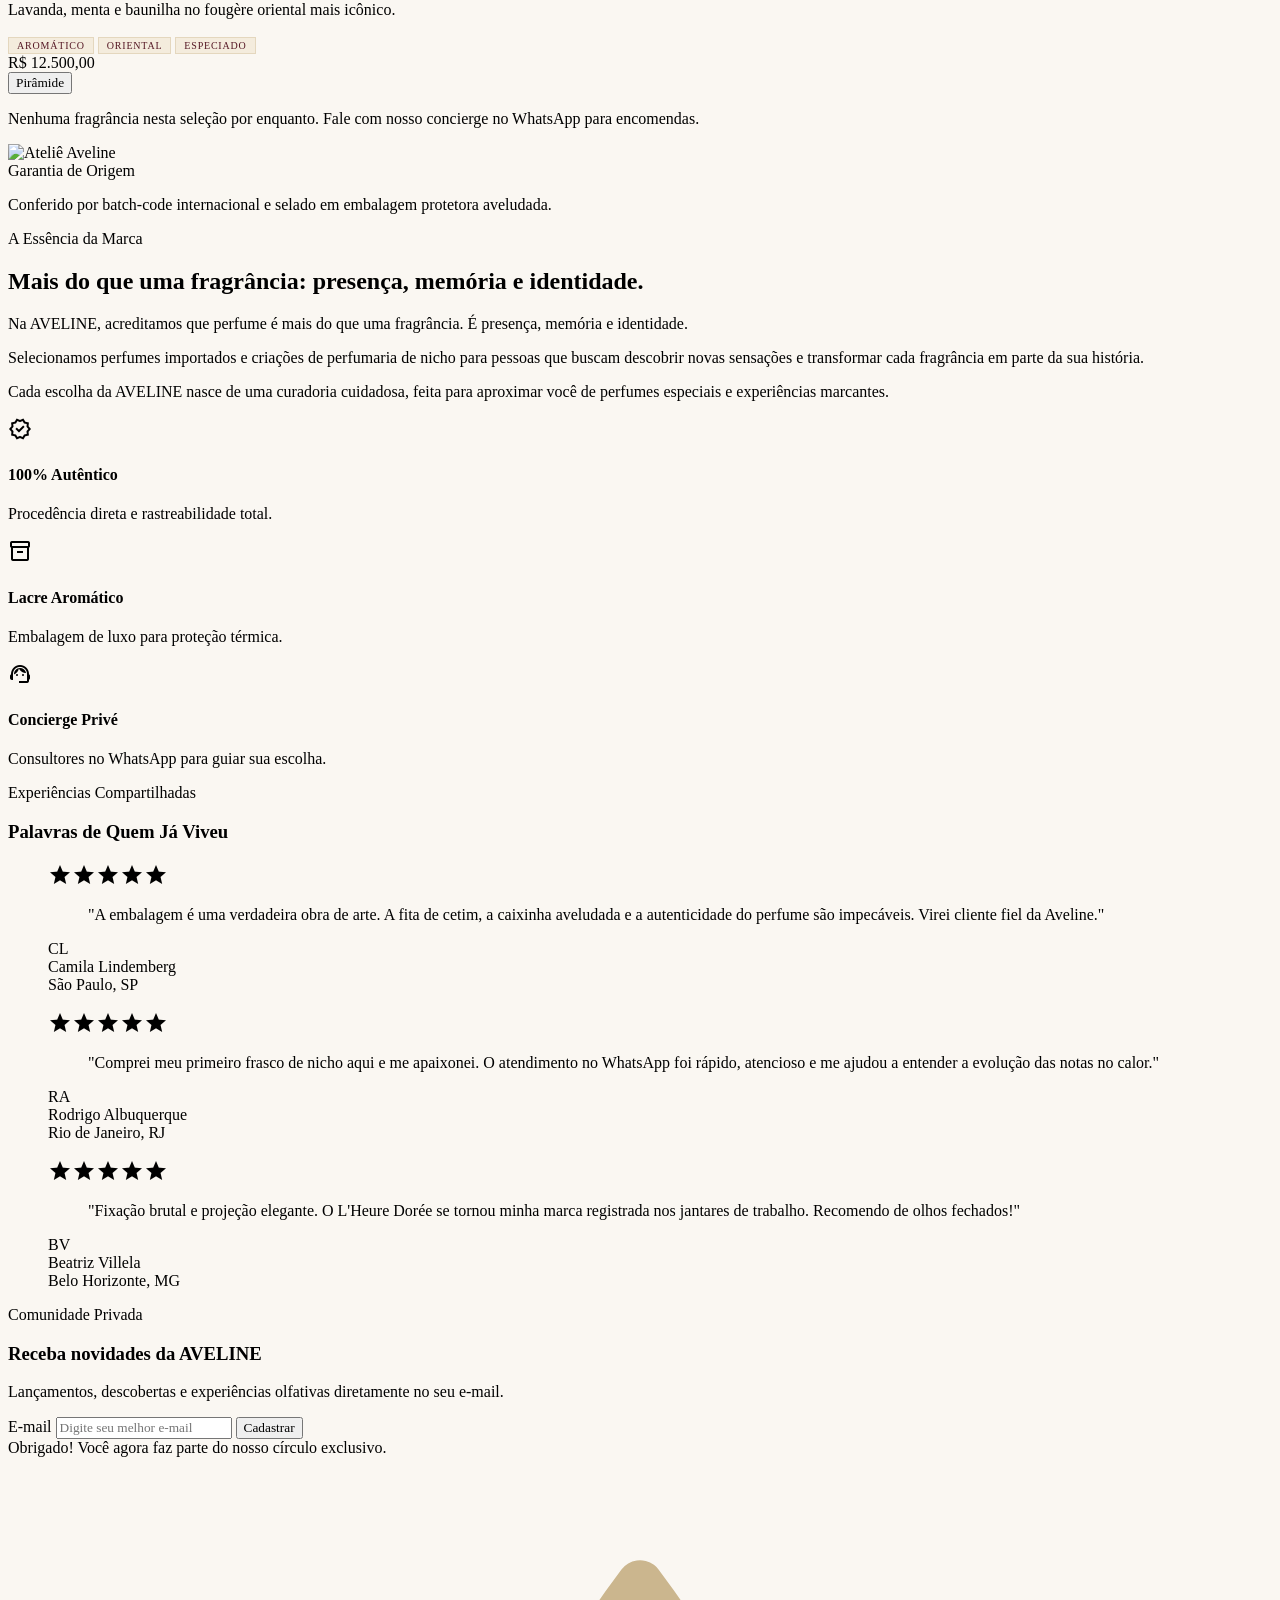
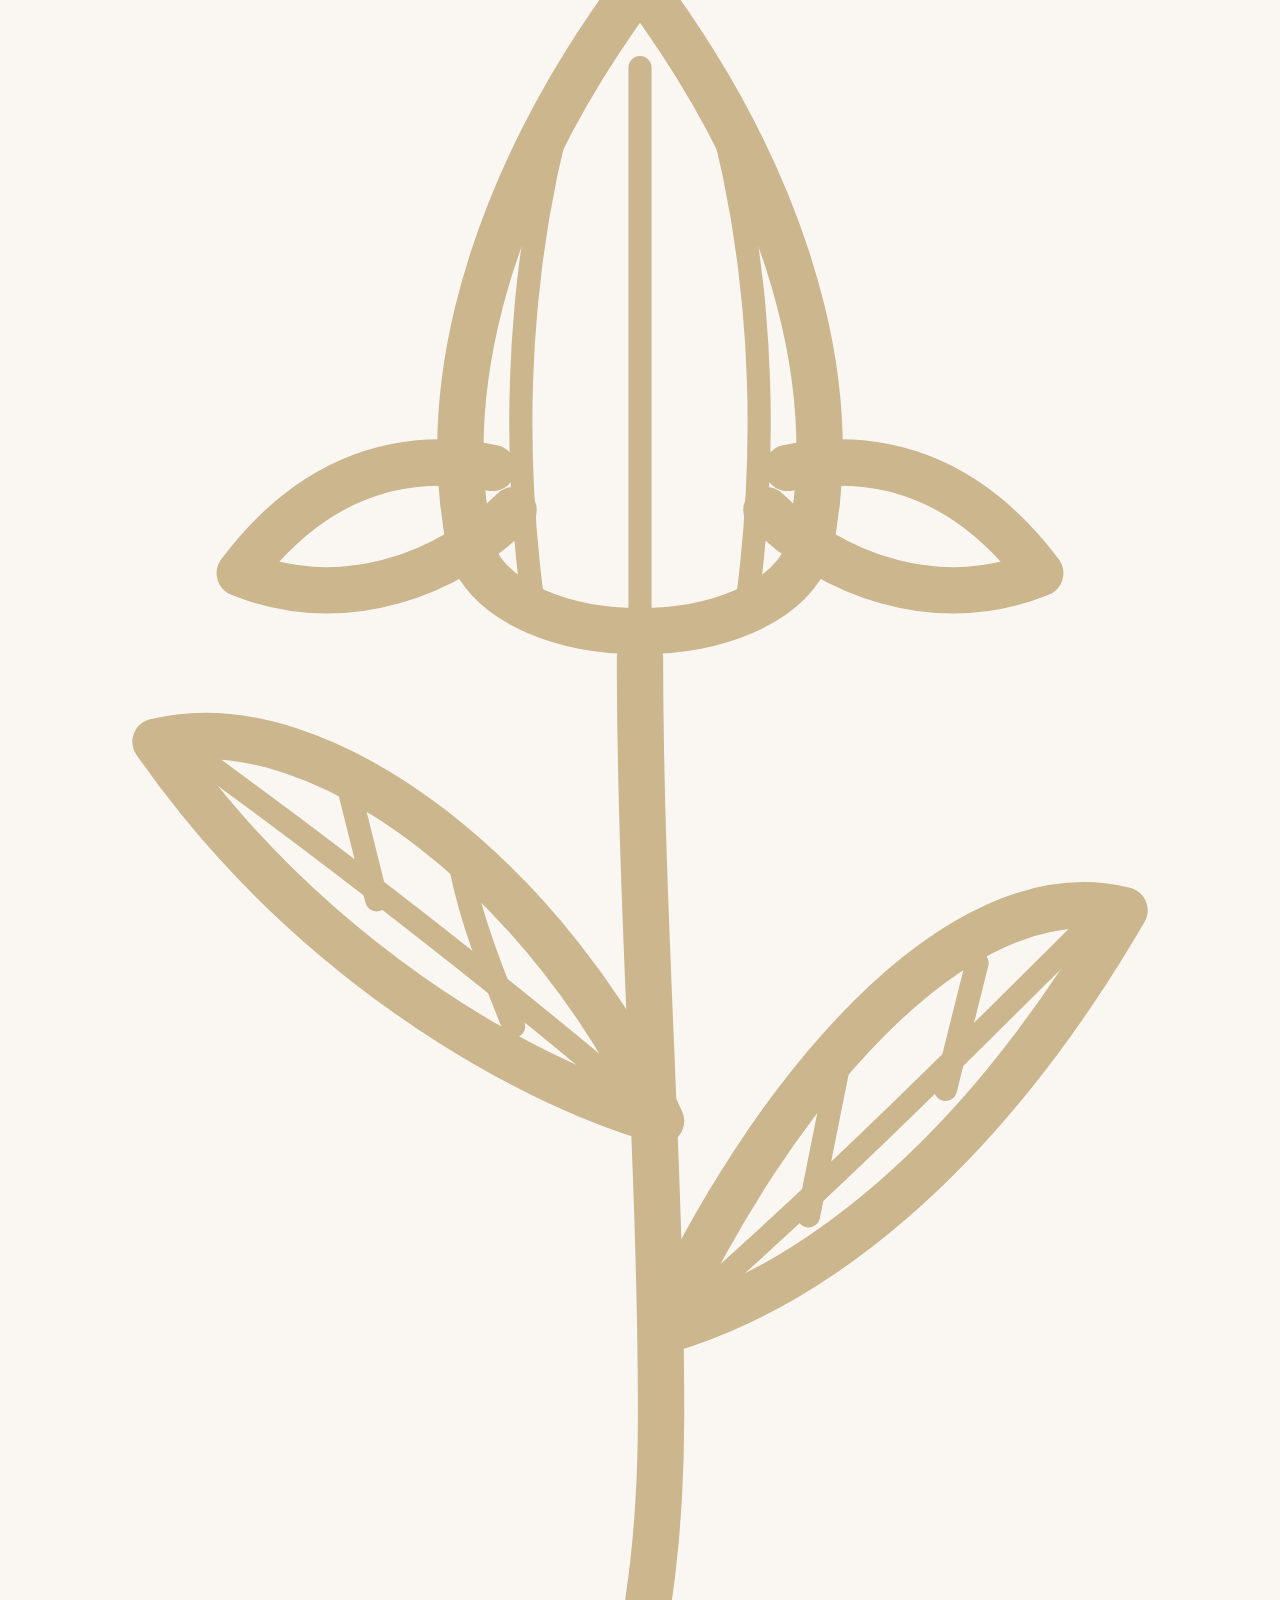
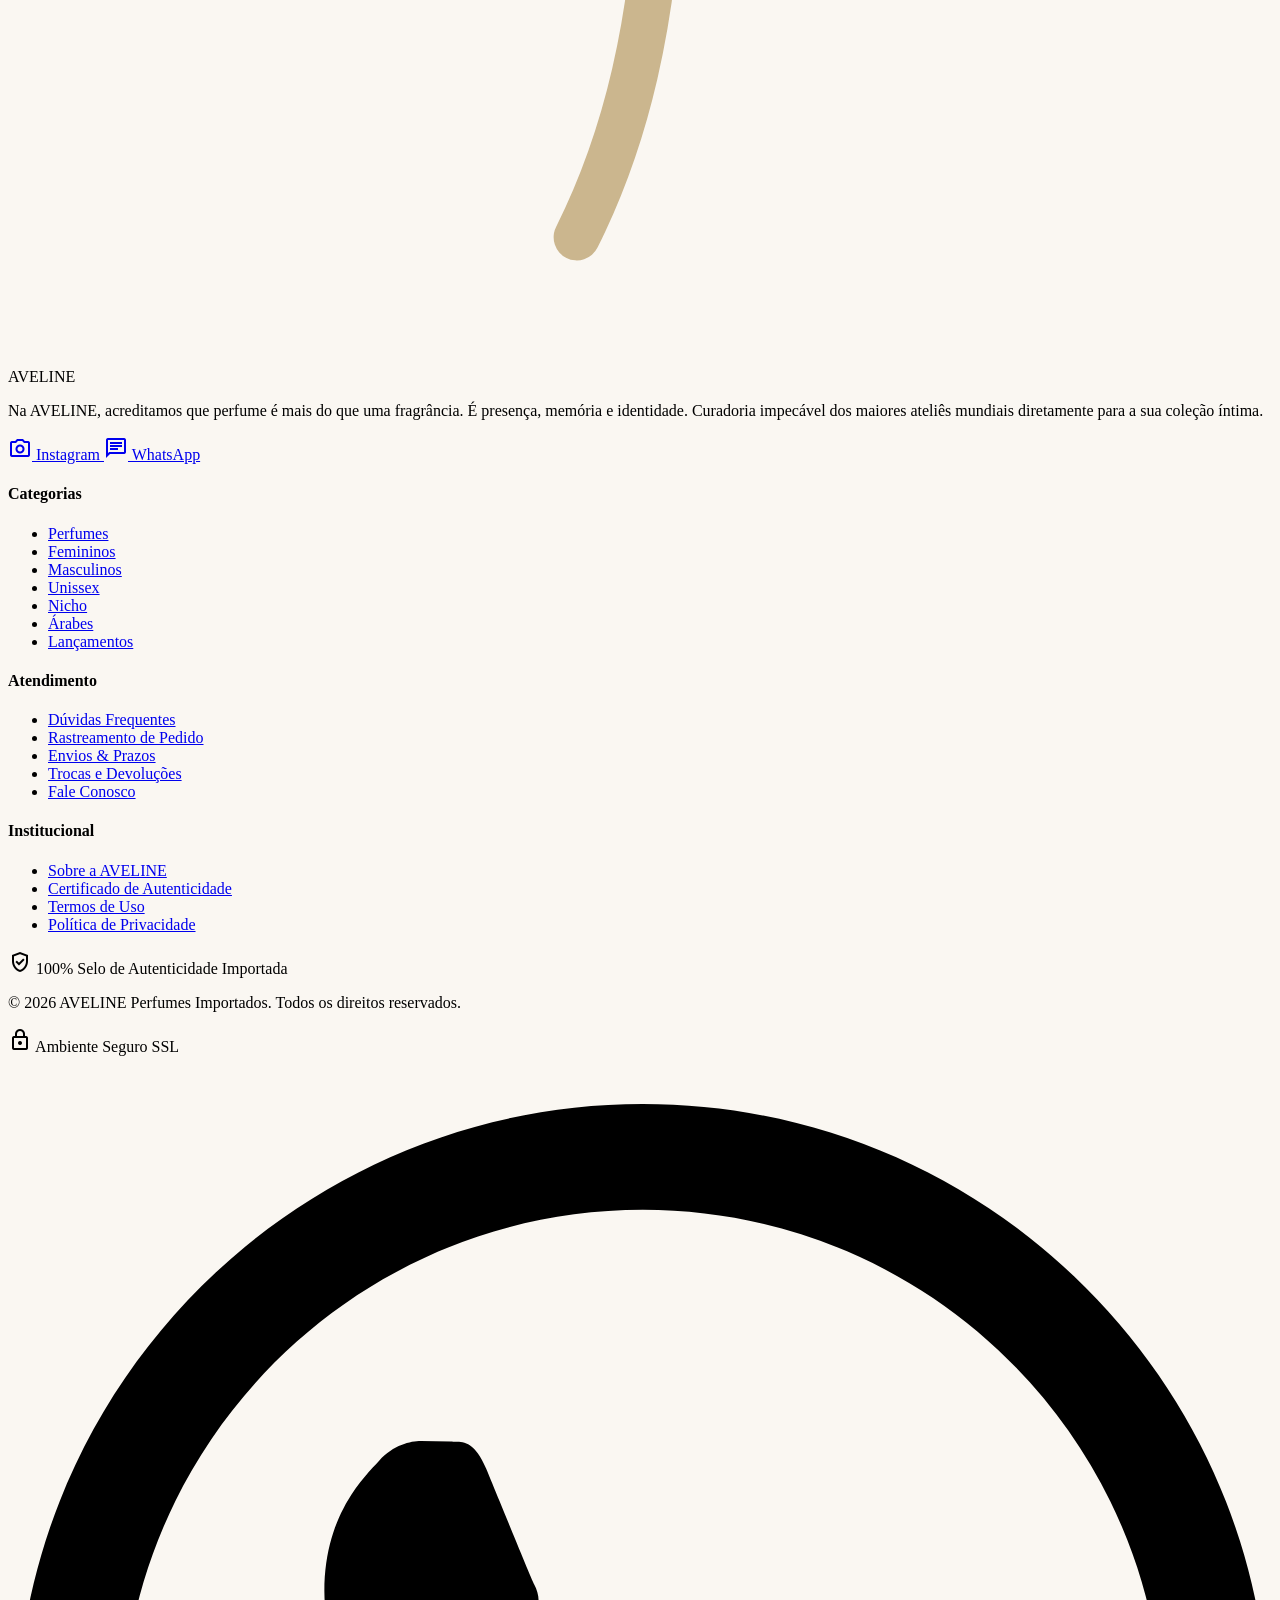
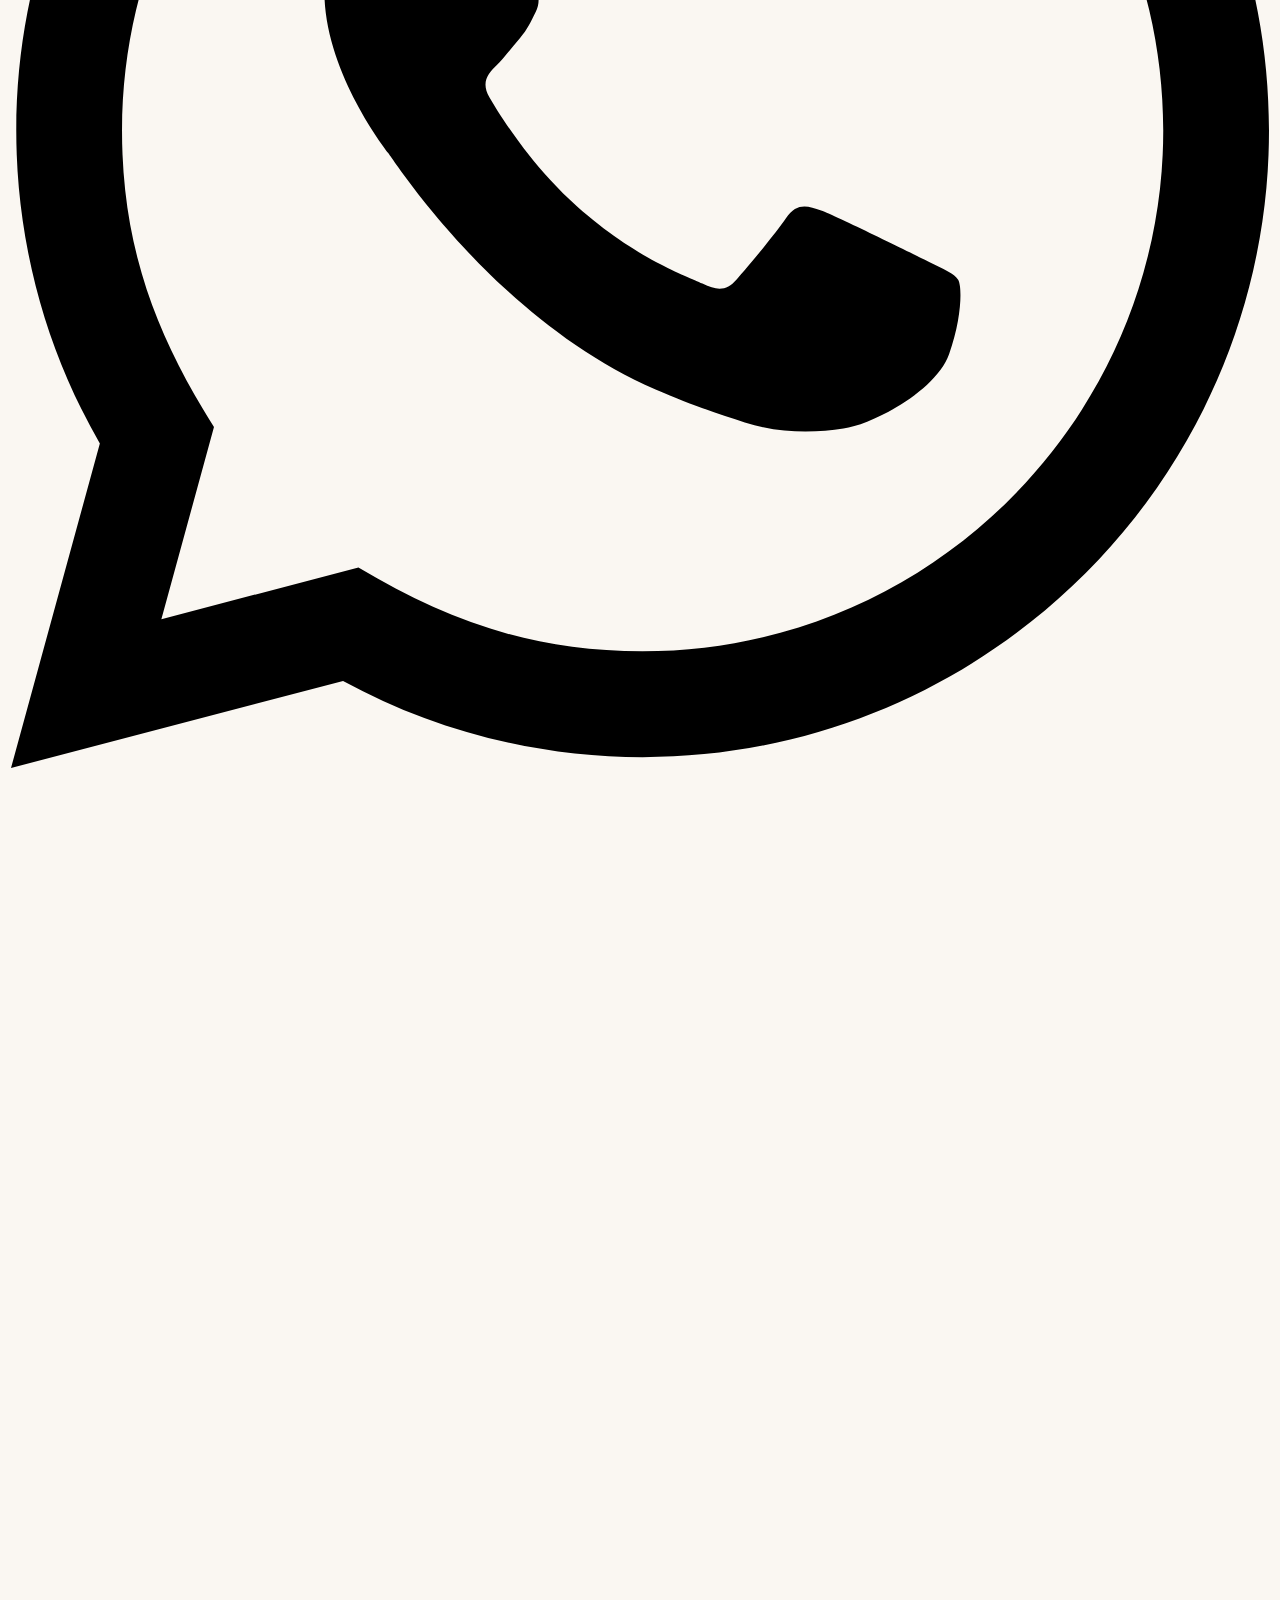
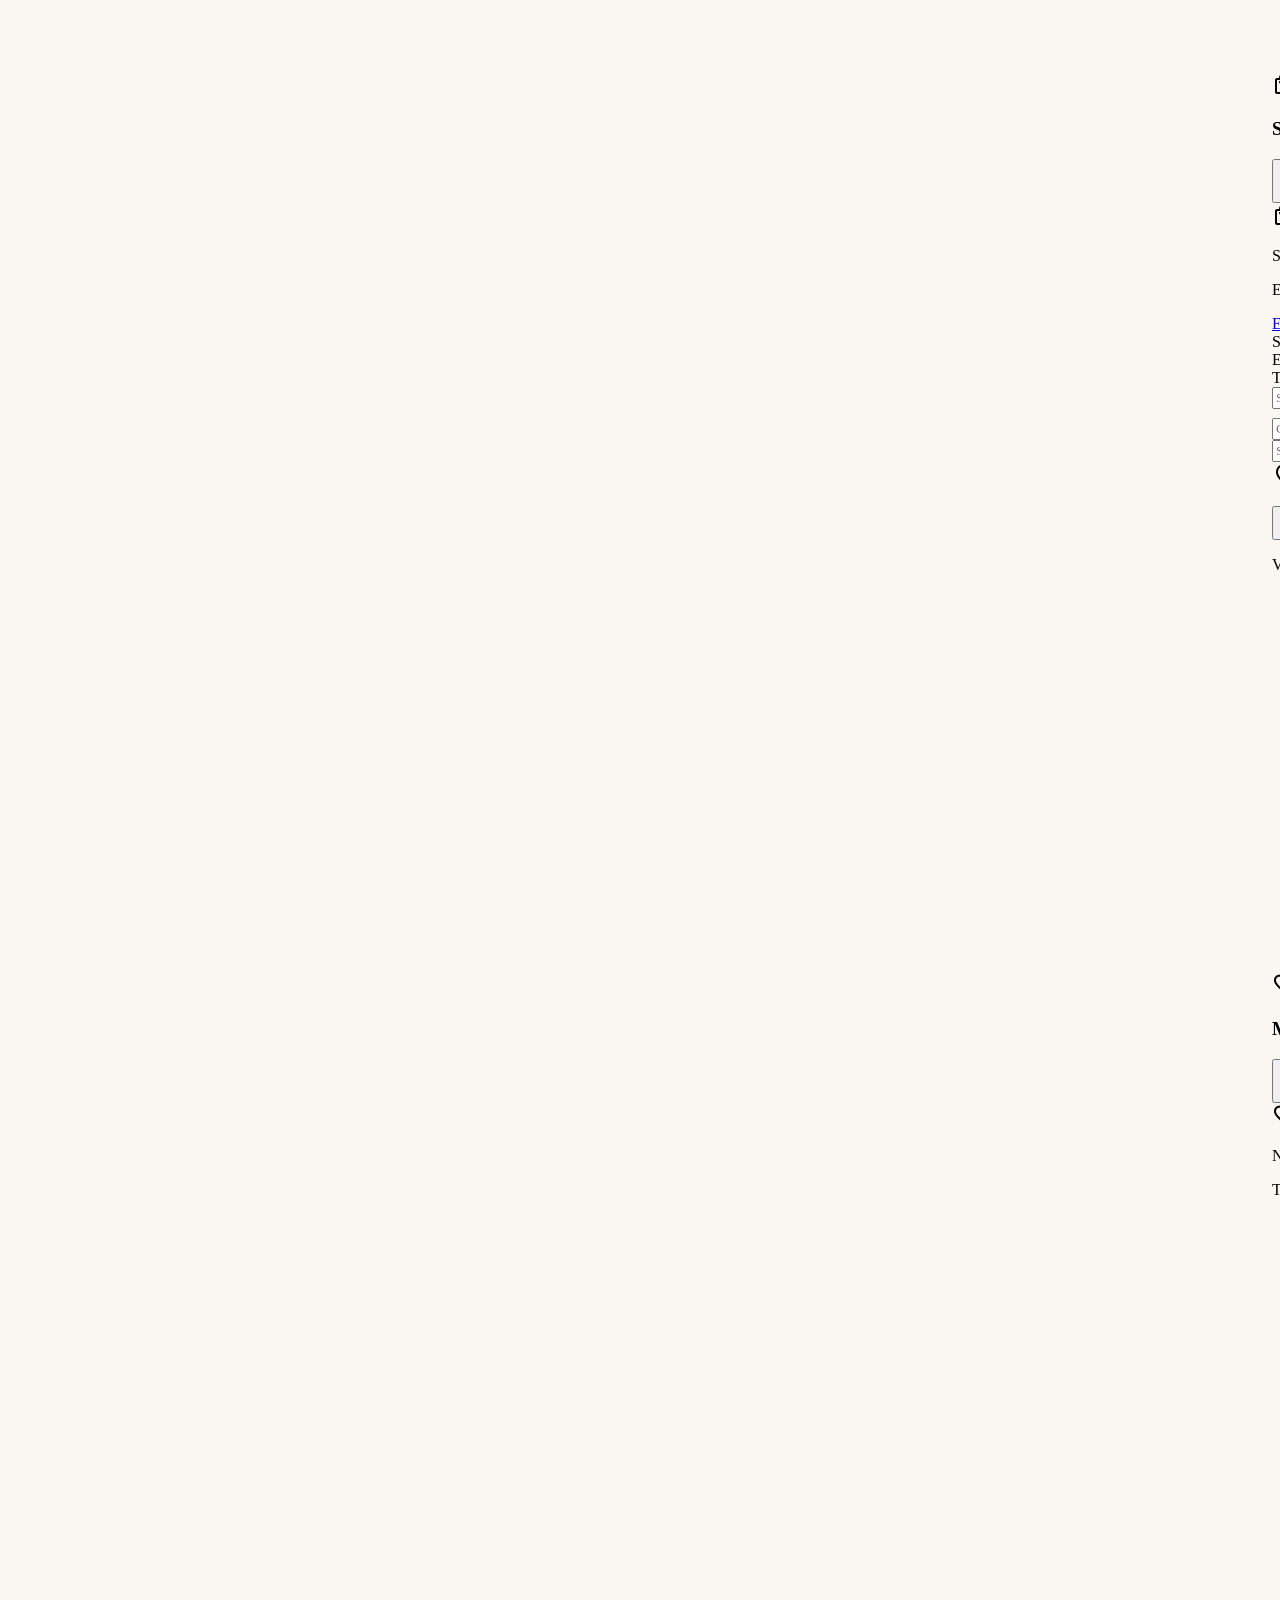
==== commit 750f82fb: "feat: carrossel do hero, categoria arabe, remocao de decantes e banners full-width - Carrossel rotat" ====
--- a/index.html
+++ b/index.html
@@ -4,9 +4,107 @@
   <meta charset="utf-8"/>
   <meta name="viewport" content="width=device-width, initial-scale=1.0"/>
   <title>AVELINE – Perfumes Importados | Boutique & Curadoria de Nicho</title>
-  <meta name="description" content="Curadoria de perfumes importados e perfumaria de nicho. Frascos originais lacrados e decantes 5ml e 10ml com envio para todo o Brasil."/>
+  <meta name="description" content="Curadoria de perfumes importados e perfumaria de nicho. Frascos originais lacrados com envio para todo o Brasil."/>
+  <meta name="keywords" content="perfumes importados, perfumaria de nicho, Parfums de Marly, Nishane, Tom Ford, Creed, Xerjoff, Amouage, fragrâncias, perfumes originais"/>
+  <meta name="robots" content="index, follow"/>
+  <link rel="canonical" href="https://avelineperfumaria.com.br/"/>
   <meta name="theme-color" content="#541623"/>
   <link rel="icon" type="image/svg+xml" href="assets/img/favicon.svg"/>
+
+  <!-- Open Graph / Facebook -->
+  <meta property="og:type" content="website"/>
+  <meta property="og:url" content="https://avelineperfumaria.com.br/"/>
+  <meta property="og:title" content="AVELINE – Perfumes Importados | Boutique & Curadoria de Nicho"/>
+  <meta property="og:description" content="Curadoria de perfumes importados e perfumaria de nicho. Frascos originais lacrados com envio para todo o Brasil."/>
+  <meta property="og:locale" content="pt_BR"/>
+  <meta property="og:site_name" content="AVELINE Perfumaria"/>
+
+  <!-- Twitter -->
+  <meta name="twitter:card" content="summary_large_image"/>
+  <meta name="twitter:title" content="AVELINE – Perfumes Importados"/>
+  <meta name="twitter:description" content="Curadoria de perfumes importados e perfumaria de nicho. Frascos originais lacrados com envio para todo o Brasil."/>
+
+  <!-- Structured Data (SEO + AEO + SGE) -->
+  <script type="application/ld+json">
+  {
+    "@context": "https://schema.org",
+    "@type": "Store",
+    "name": "AVELINE Perfumaria",
+    "alternateName": "AVELINE – Perfumes Importados",
+    "url": "https://avelineperfumaria.com.br",
+    "description": "Boutique online de perfumaria de nicho e importada. Frascos originais lacrados com envio para todo o Brasil.",
+    "telephone": "+5545991321583",
+    "address": {
+      "@type": "PostalAddress",
+      "addressCountry": "BR"
+    },
+    "sameAs": [
+      "https://instagram.com/avelineperfumaria"
+    ],
+    "potentialAction": {
+      "@type": "SearchAction",
+      "target": "https://avelineperfumaria.com.br/#catalogo",
+      "query-input": "required name=search_term"
+    },
+    "makesOffer": {
+      "@type": "AggregateOffer",
+      "itemOffered": {
+        "@type": "Product",
+        "category": "Perfumes Importados"
+      },
+      "priceCurrency": "BRL",
+      "availability": "https://schema.org/InStock"
+    }
+  }
+  </script>
+  <script type="application/ld+json">
+  {
+    "@context": "https://schema.org",
+    "@type": "WebSite",
+    "name": "AVELINE Perfumaria",
+    "url": "https://avelineperfumaria.com.br",
+    "inLanguage": "pt-BR",
+    "publisher": {
+      "@type": "Organization",
+      "name": "AVELINE Perfumaria",
+      "url": "https://avelineperfumaria.com.br"
+    }
+  }
+  </script>
+
+  <!-- FAQ Structured Data (AEO/SGE) -->
+  <script type="application/ld+json">
+  {
+    "@context": "https://schema.org",
+    "@type": "FAQPage",
+    "mainEntity": [
+      {
+        "@type": "Question",
+        "name": "Os perfumes da AVELINE são originais?",
+        "acceptedAnswer": {
+          "@type": "Answer",
+          "text": "Sim, todos os nossos perfumes são 100% originais, importados e lacrados. Trabalhamos exclusivamente com fragrâncias autênticas das melhores casas de perfumaria do mundo."
+        }
+      },
+      {
+        "@type": "Question",
+        "name": "Quais marcas de perfume a AVELINE vende?",
+        "acceptedAnswer": {
+          "@type": "Answer",
+          "text": "Trabalhamos com marcas de nicho como Parfums de Marly, Nishane, Tom Ford, Creed, Xerjoff, Amouage, Maison Francis Kurkdjian, entre outras."
+        }
+      },
+      {
+        "@type": "Question",
+        "name": "A AVELINE envia para todo o Brasil?",
+        "acceptedAnswer": {
+          "@type": "Answer",
+          "text": "Sim, realizamos envios para todo o território brasileiro com embalagem segura e rastreamento."
+        }
+      }
+    ]
+  }
+  </script>
 
   <!-- Fontes -->
   <link rel="preconnect" href="https://fonts.googleapis.com"/>
@@ -36,8 +134,6 @@
     <div data-banner-slot="apos-quiz"></div>
     <div data-include="partials/catalog.html"></div>
     <div data-banner-slot="apos-catalogo"></div>
-    <div data-include="partials/decants.html"></div>
-    <div data-banner-slot="apos-decantes"></div>
     <div data-include="partials/about.html"></div>
     <div data-banner-slot="apos-sobre"></div>
     <div data-include="partials/testimonials.html"></div>
--- a/assets/css/style.css
+++ b/assets/css/style.css
@@ -83,8 +83,19 @@
   text-transform: uppercase;
   transition: all .2s;
 }
-.tag-btn:hover { border-color: var(--wine); }
-.tag-btn.is-active { background: var(--wine); border-color: var(--wine); color: #fff; }
+.tag-btn:hover { border-color: var(--gold); }
+.tag-btn.is-active { background: var(--gold); border-color: var(--gold); color: var(--wine); }
+
+/* ---------- Carrossel do hero ---------- */
+.hero-slide { transition: opacity .7s ease; }
+.hero-dot {
+  width: 10px; height: 10px; border-radius: 50%;
+  background: var(--gold); opacity: .35;
+  border: none; cursor: pointer;
+  transition: opacity .3s, transform .3s;
+}
+.hero-dot:hover { opacity: .6; }
+.hero-dot.is-active { opacity: 1; transform: scale(1.25); }
 
 /* ---------- Cards de produto ---------- */
 .product-media { position: relative; overflow: hidden; background: rgba(242, 233, 212, .35); }
@@ -228,9 +239,10 @@
   /* Hero: título menor, botões empilhados */
   #inicio h1 { font-size: 2rem; line-height: 1.15; }
 
-  /* Hero card destaque: compacto */
-  #hero-feature { padding: .75rem 1rem; gap: .5rem; flex-direction: column; align-items: flex-start; }
-  #hero-feature button { width: 100%; text-align: center; }
+  /* Hero carrossel: card compacto */
+  .hero-slide .backdrop-blur-md { padding: .75rem 1rem; }
+  .hero-slide .font-serif.text-xl { font-size: 1rem; }
+  .hero-slide button[onclick^="openProduct"] { padding-top: .5rem; padding-bottom: .5rem; }
 
   /* Catálogo: filtros rolam na horizontal */
   #catalog-filters { flex-wrap: nowrap; overflow-x: auto; -webkit-overflow-scrolling: touch; scrollbar-width: none; padding-bottom: 4px; }
@@ -262,9 +274,6 @@
   /* Sobre: padding menor */
   #sobre { padding-top: 3rem; padding-bottom: 3rem; }
   #sobre .aspect-\[3\/4\] { aspect-ratio: 16/10; }
-
-  /* Decantes: grid 1 coluna */
-  #decants-grid { grid-template-columns: 1fr; }
 
   /* Modal do produto: imagem menor para caber info */
   #product-modal-content .product-media { aspect-ratio: 1/1 !important; max-height: 55vw; }
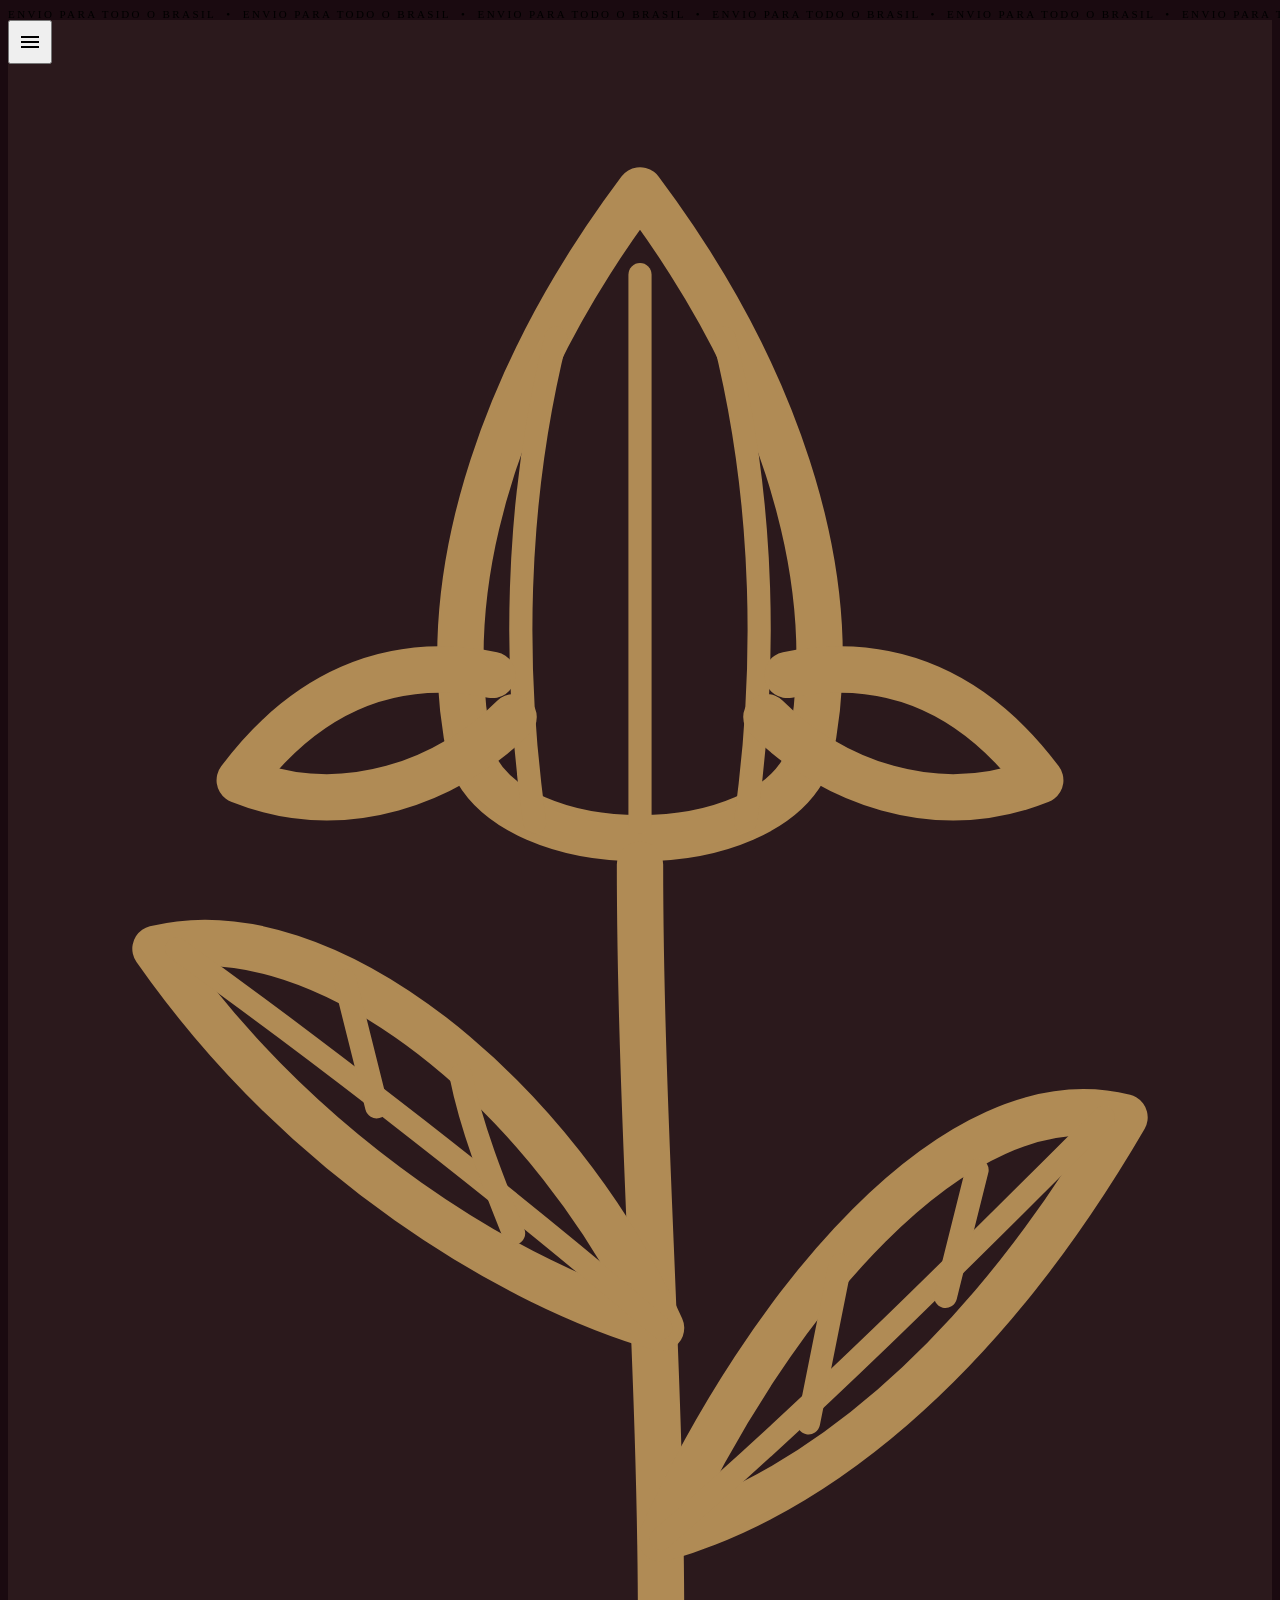
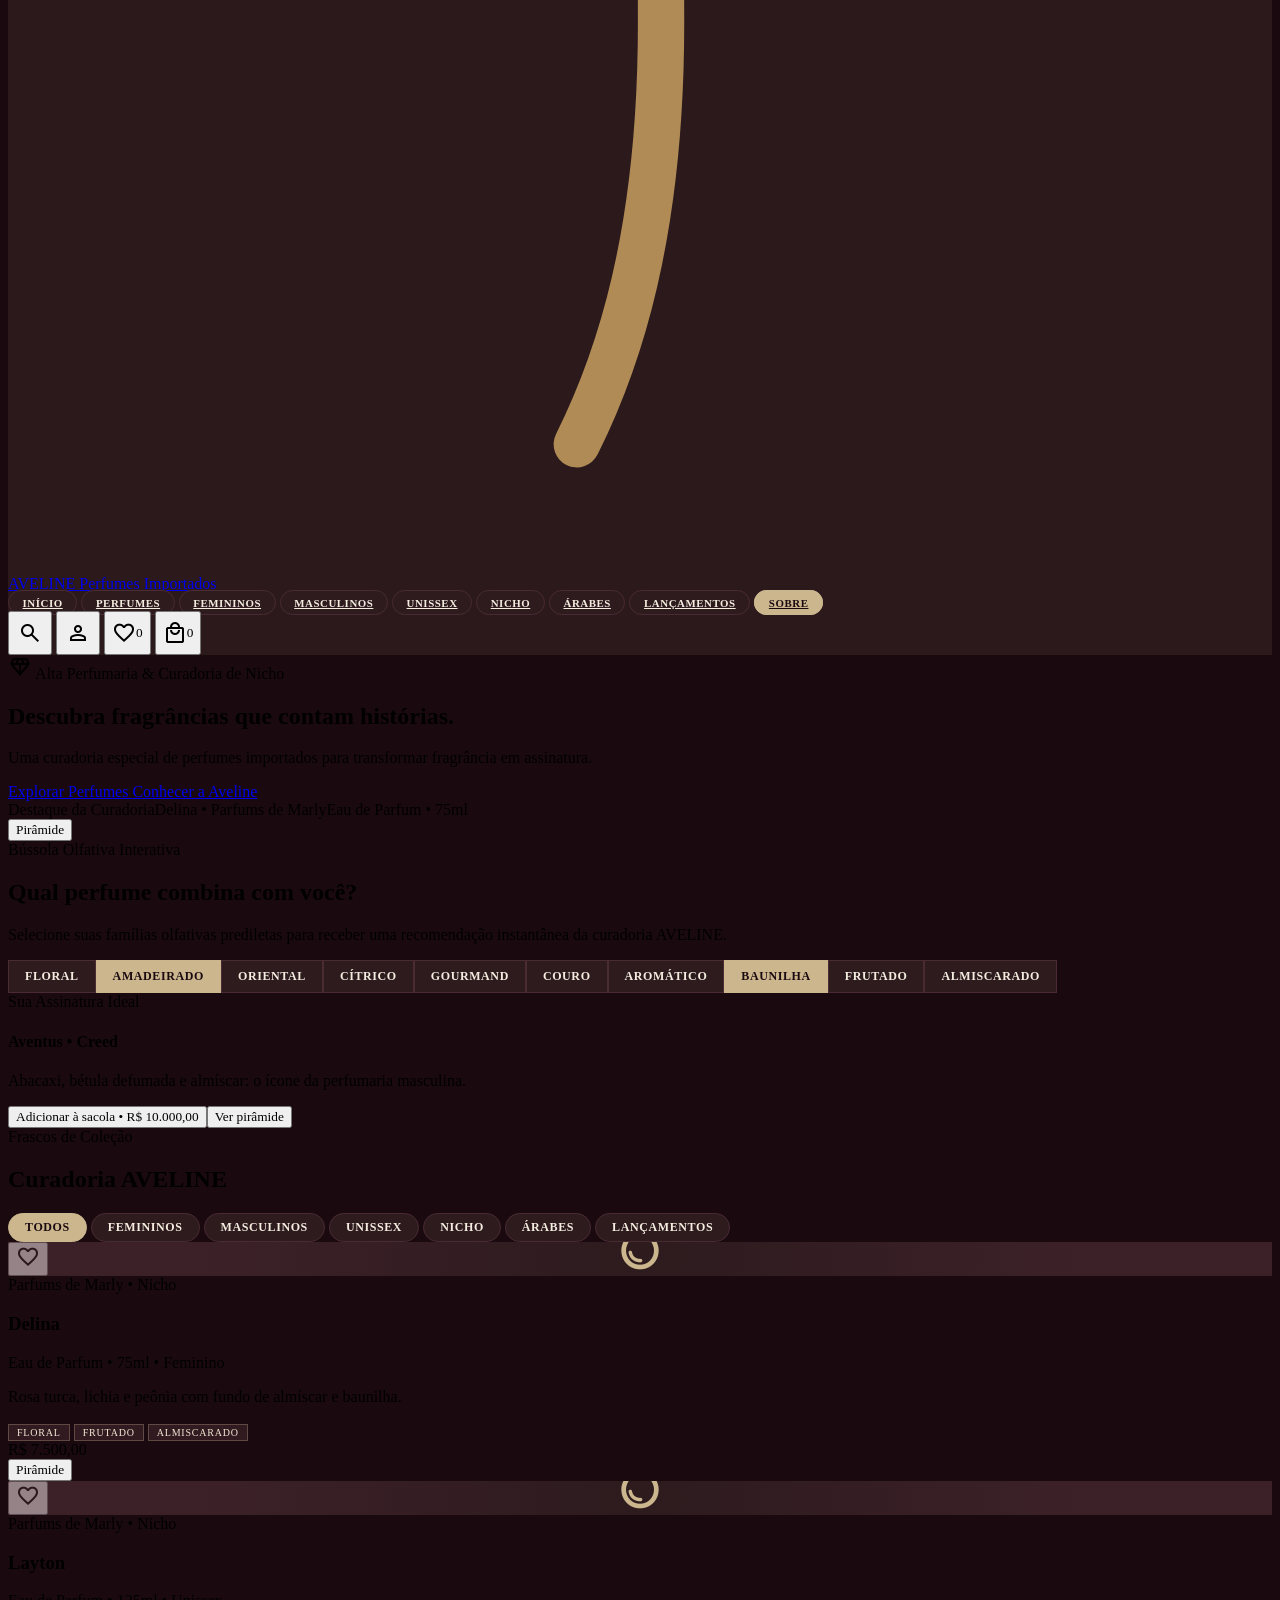
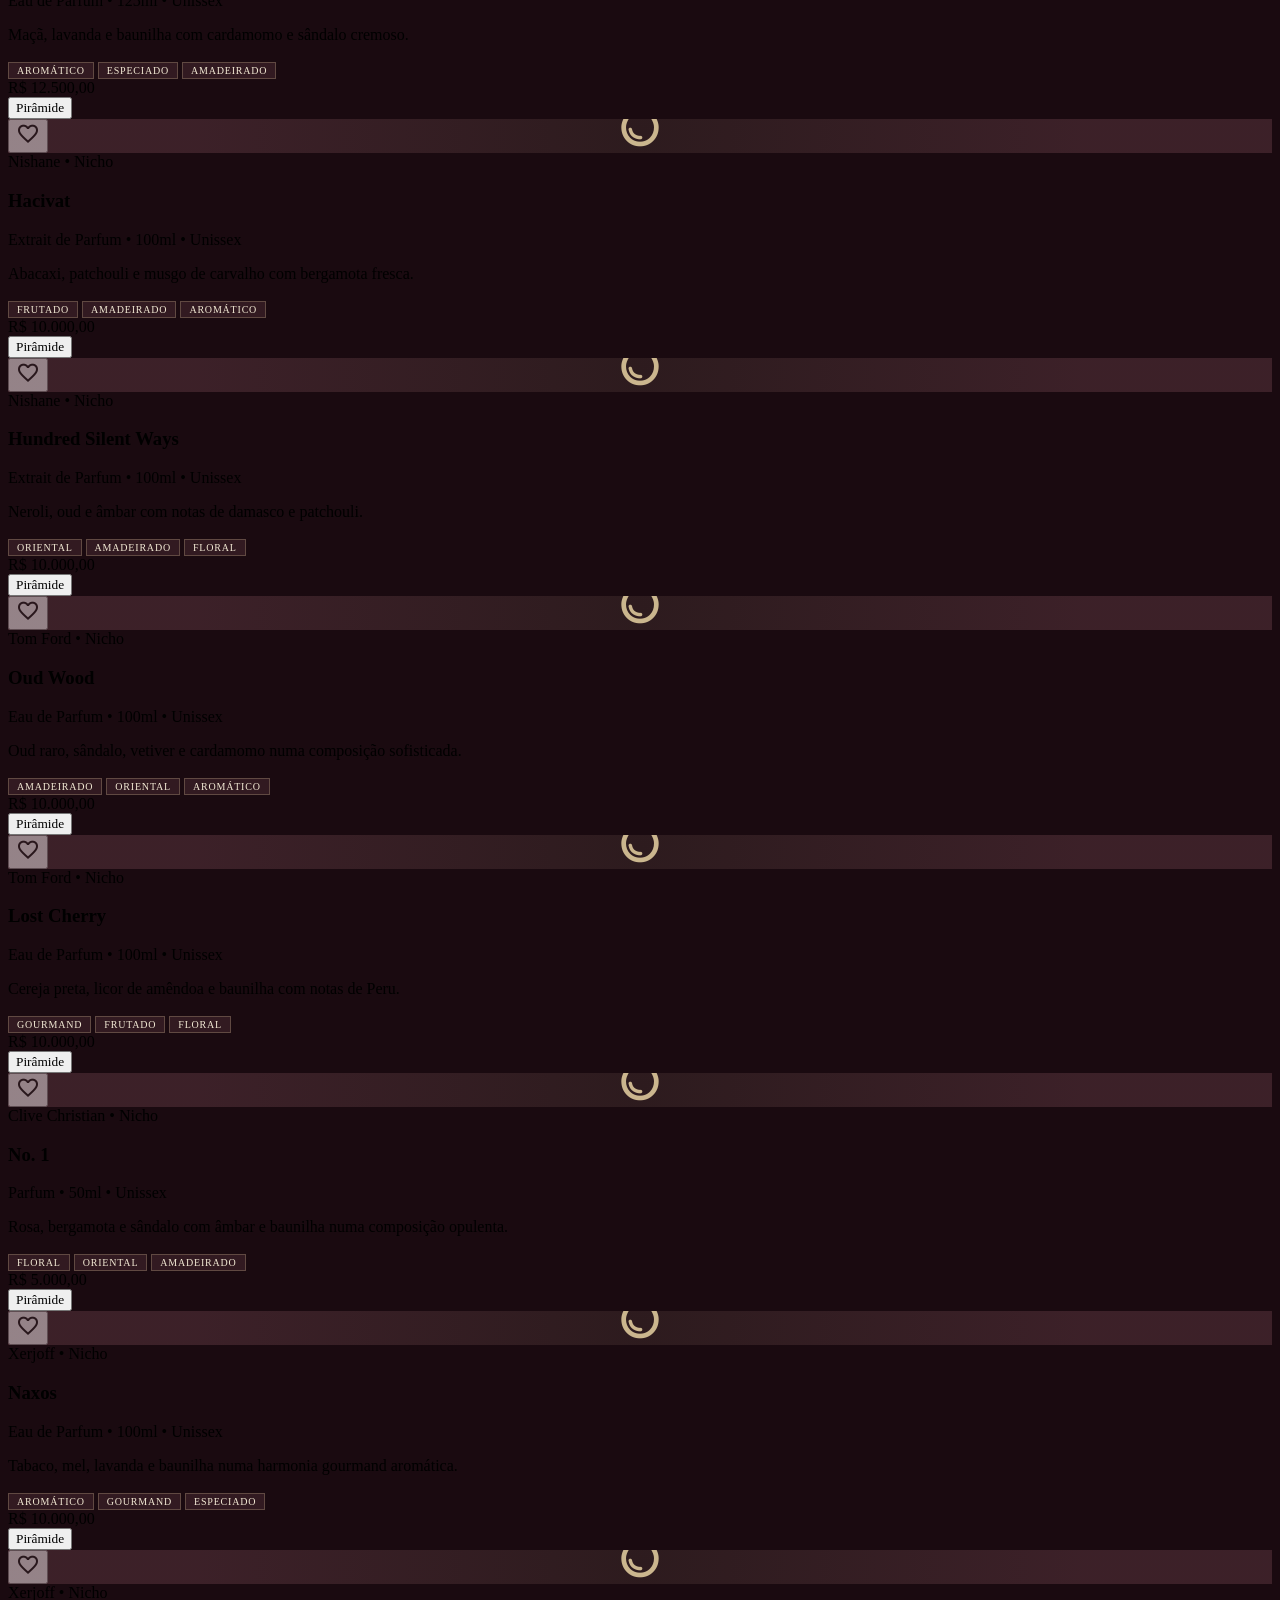
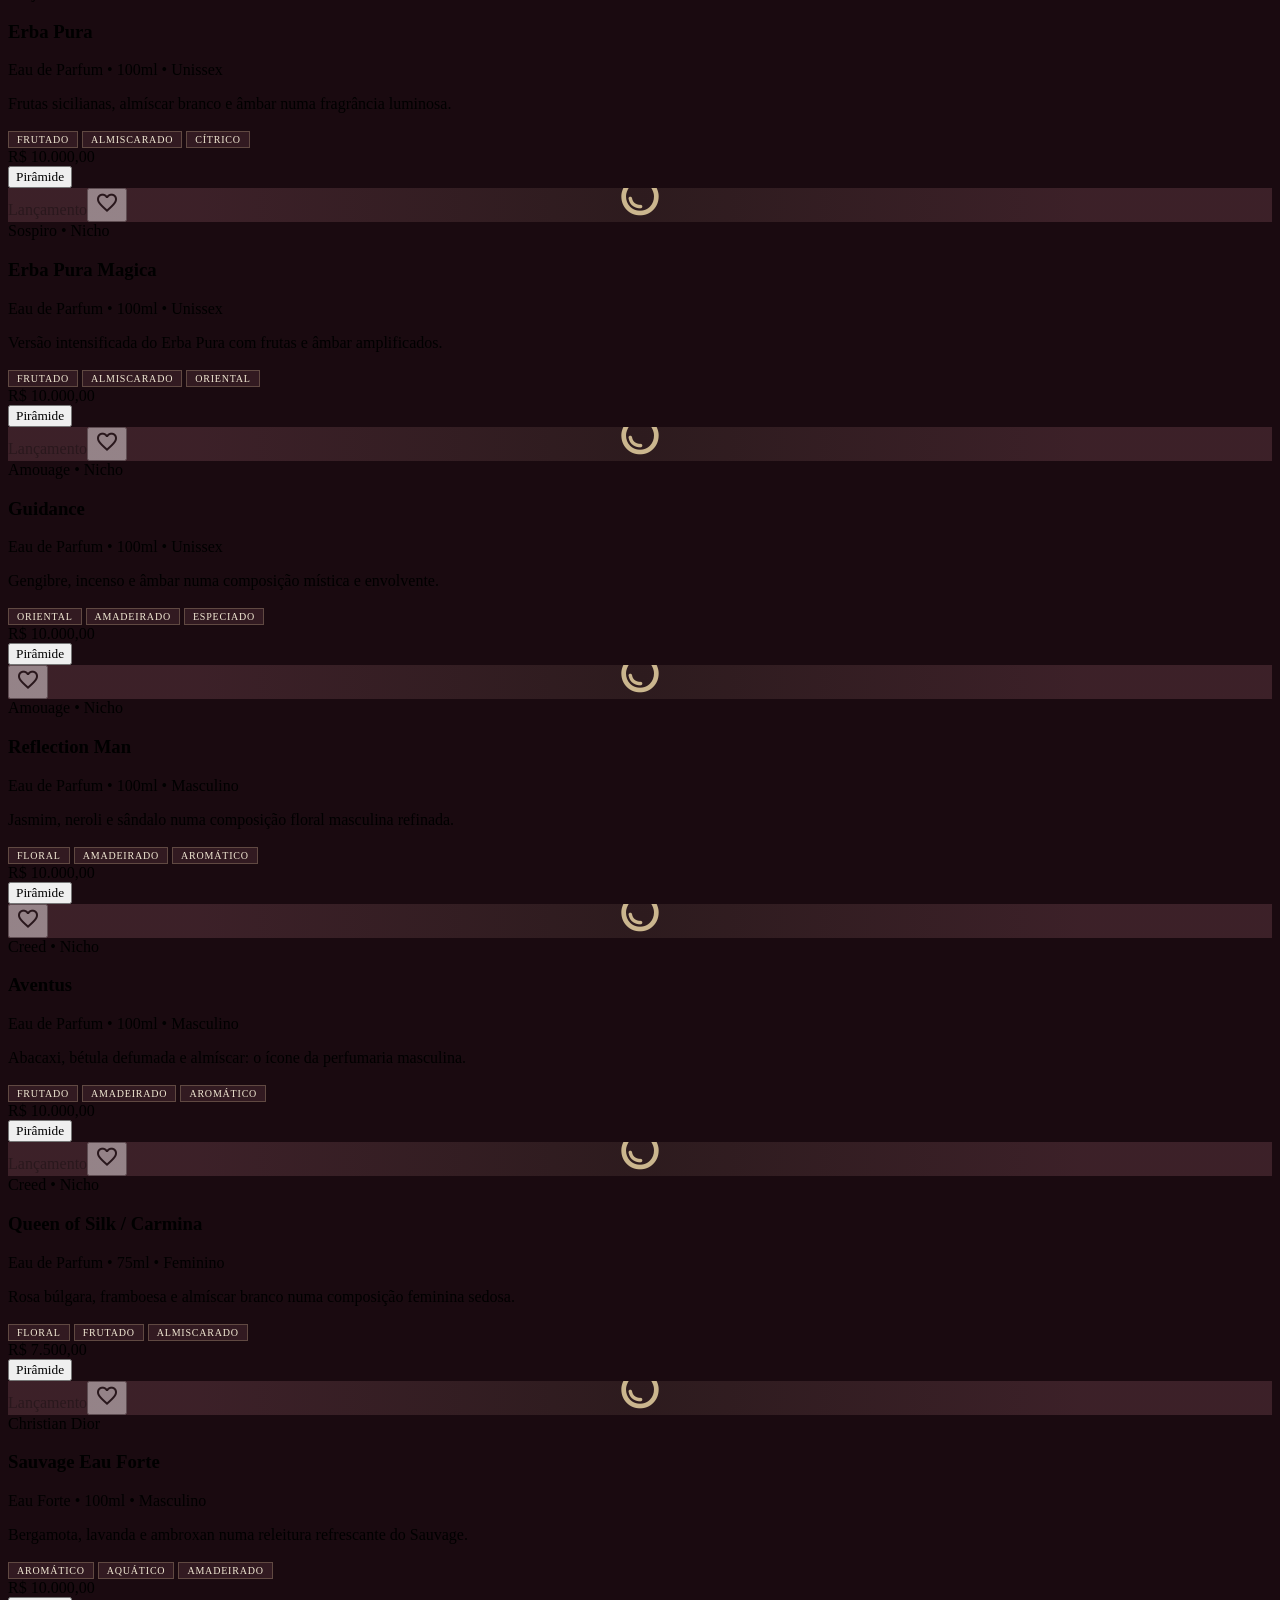
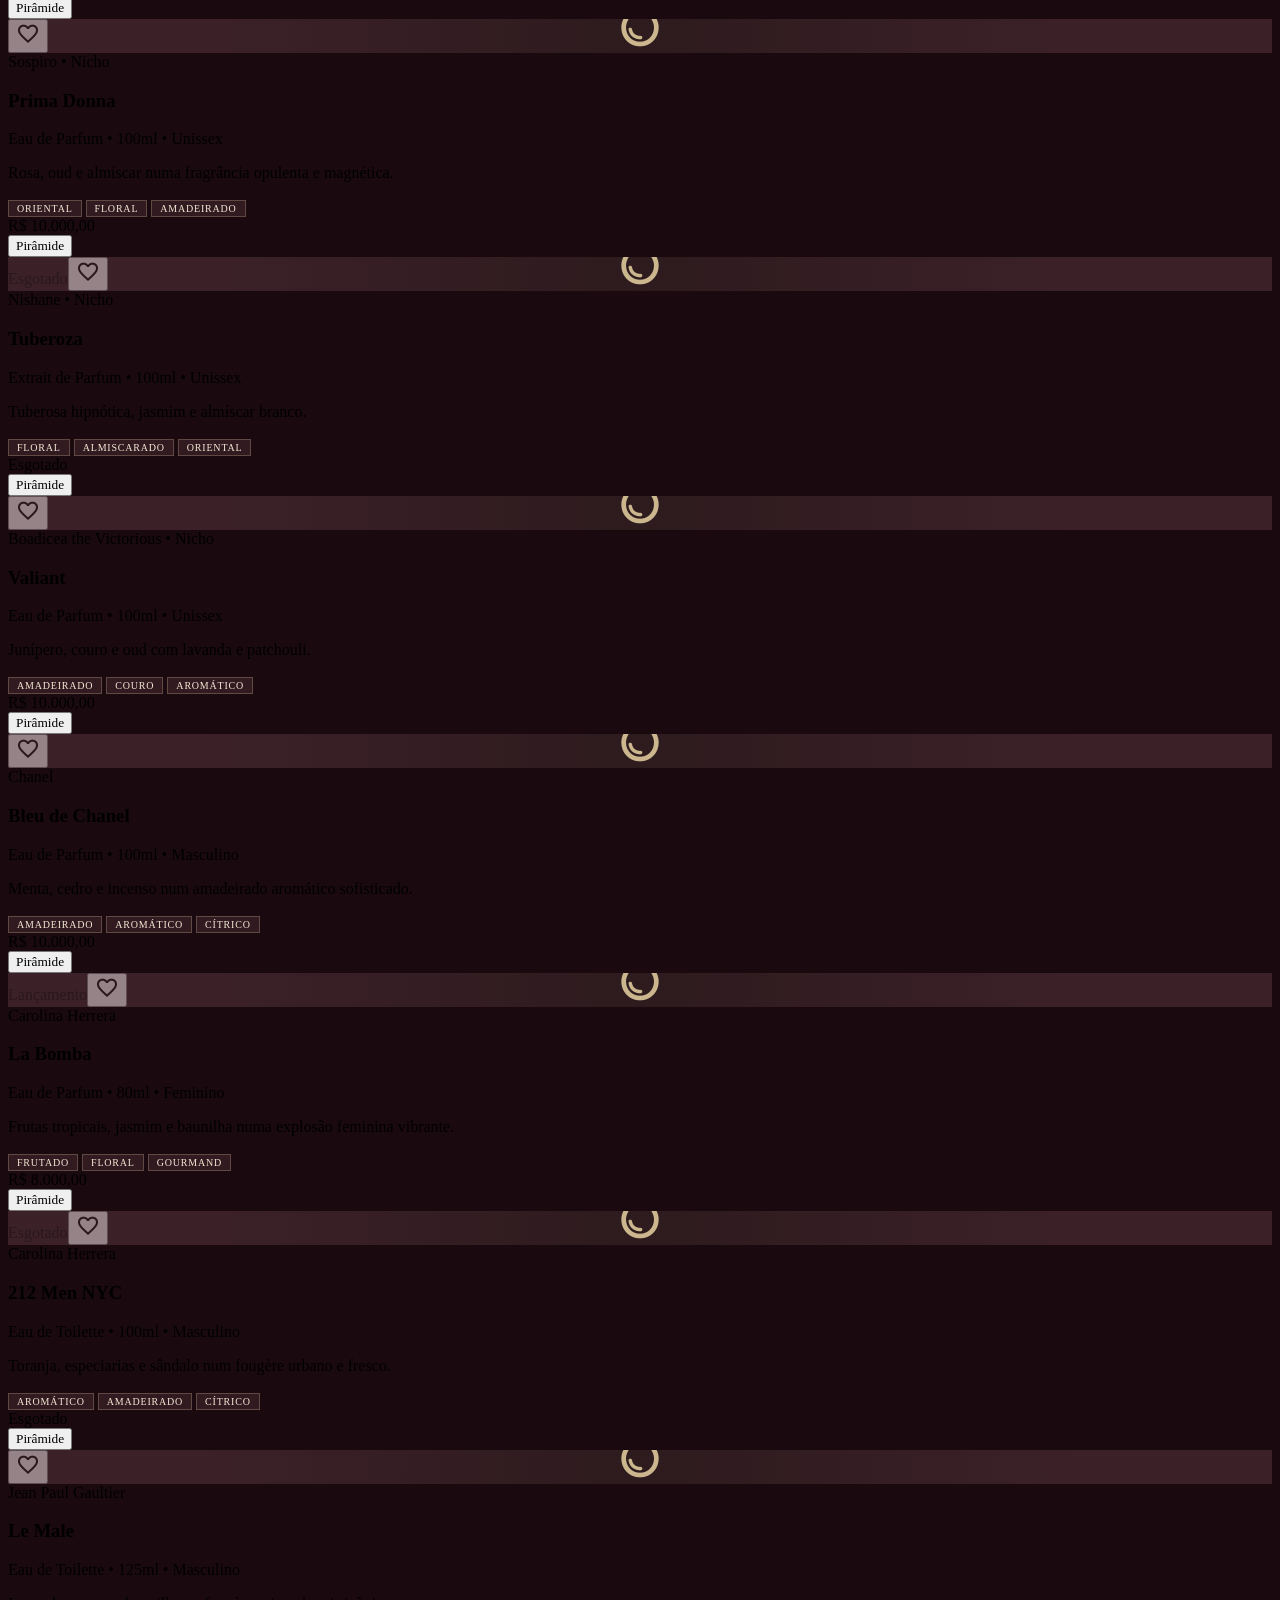
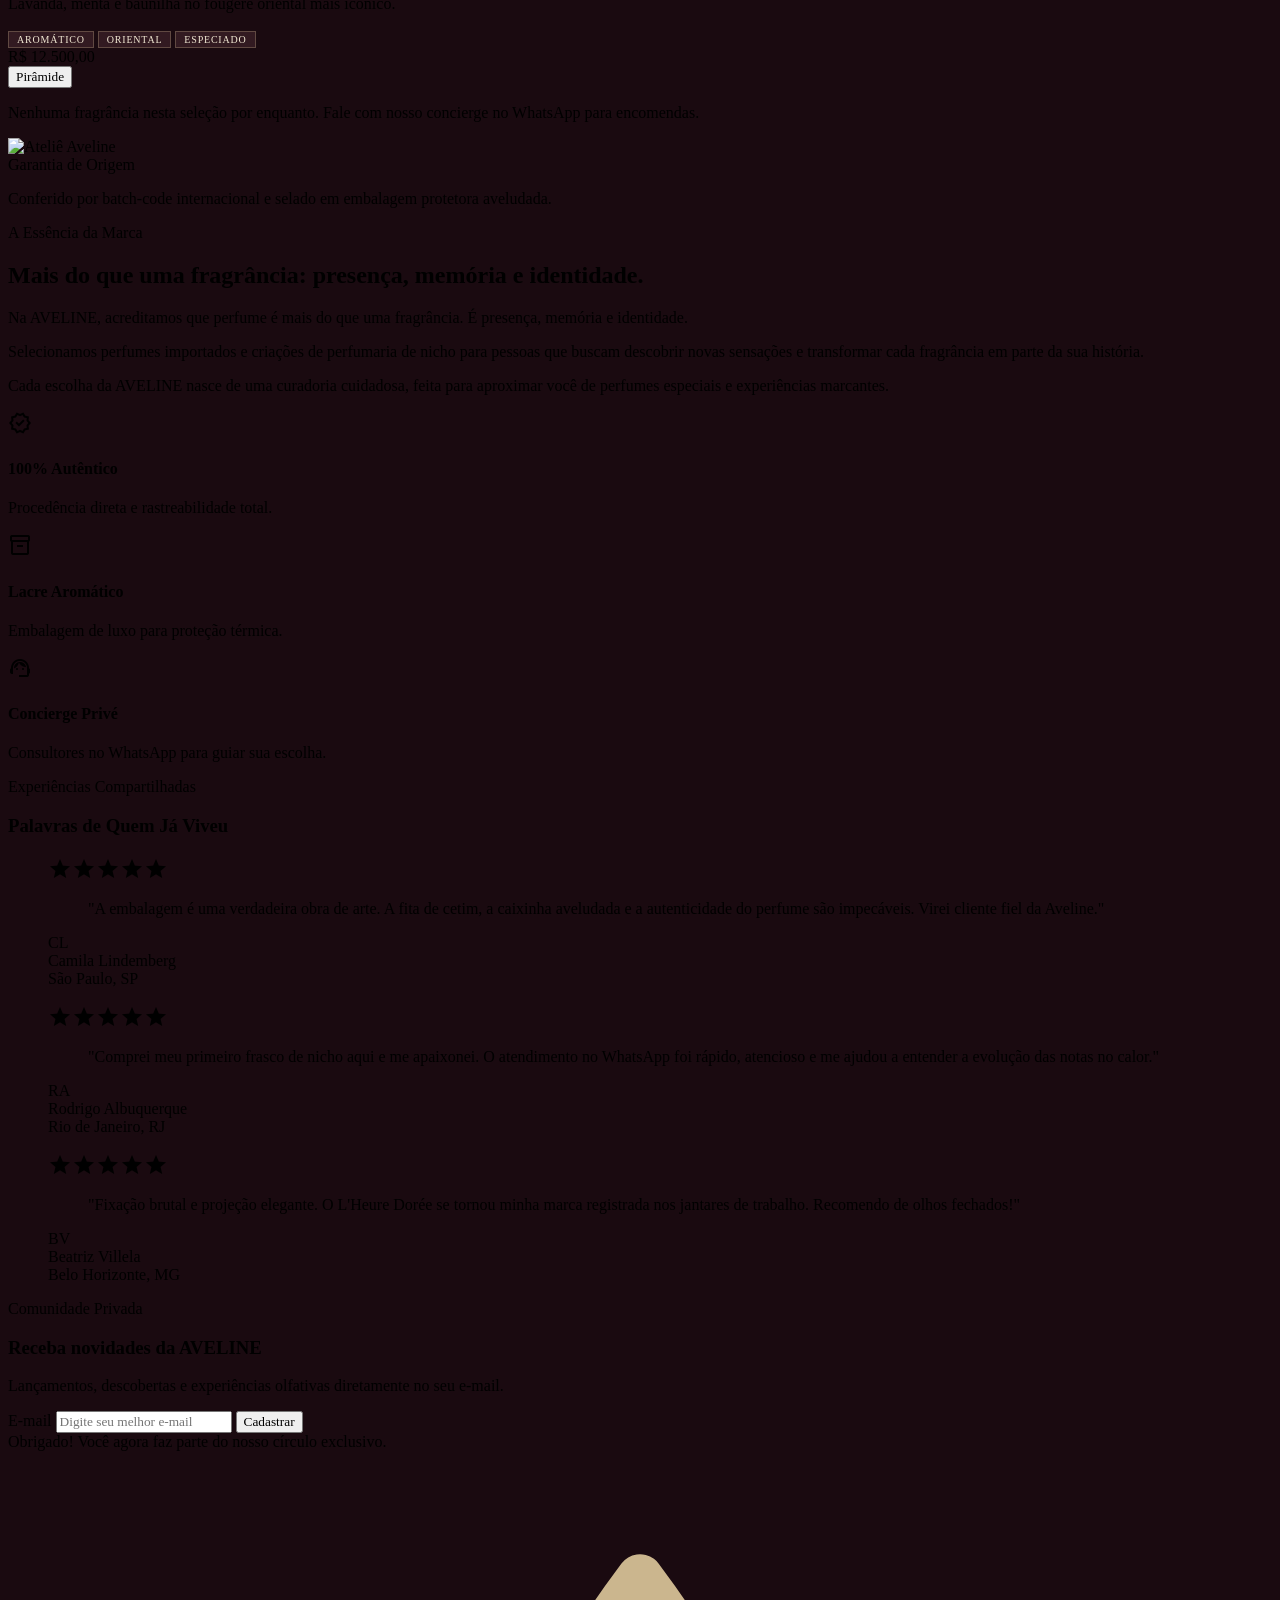
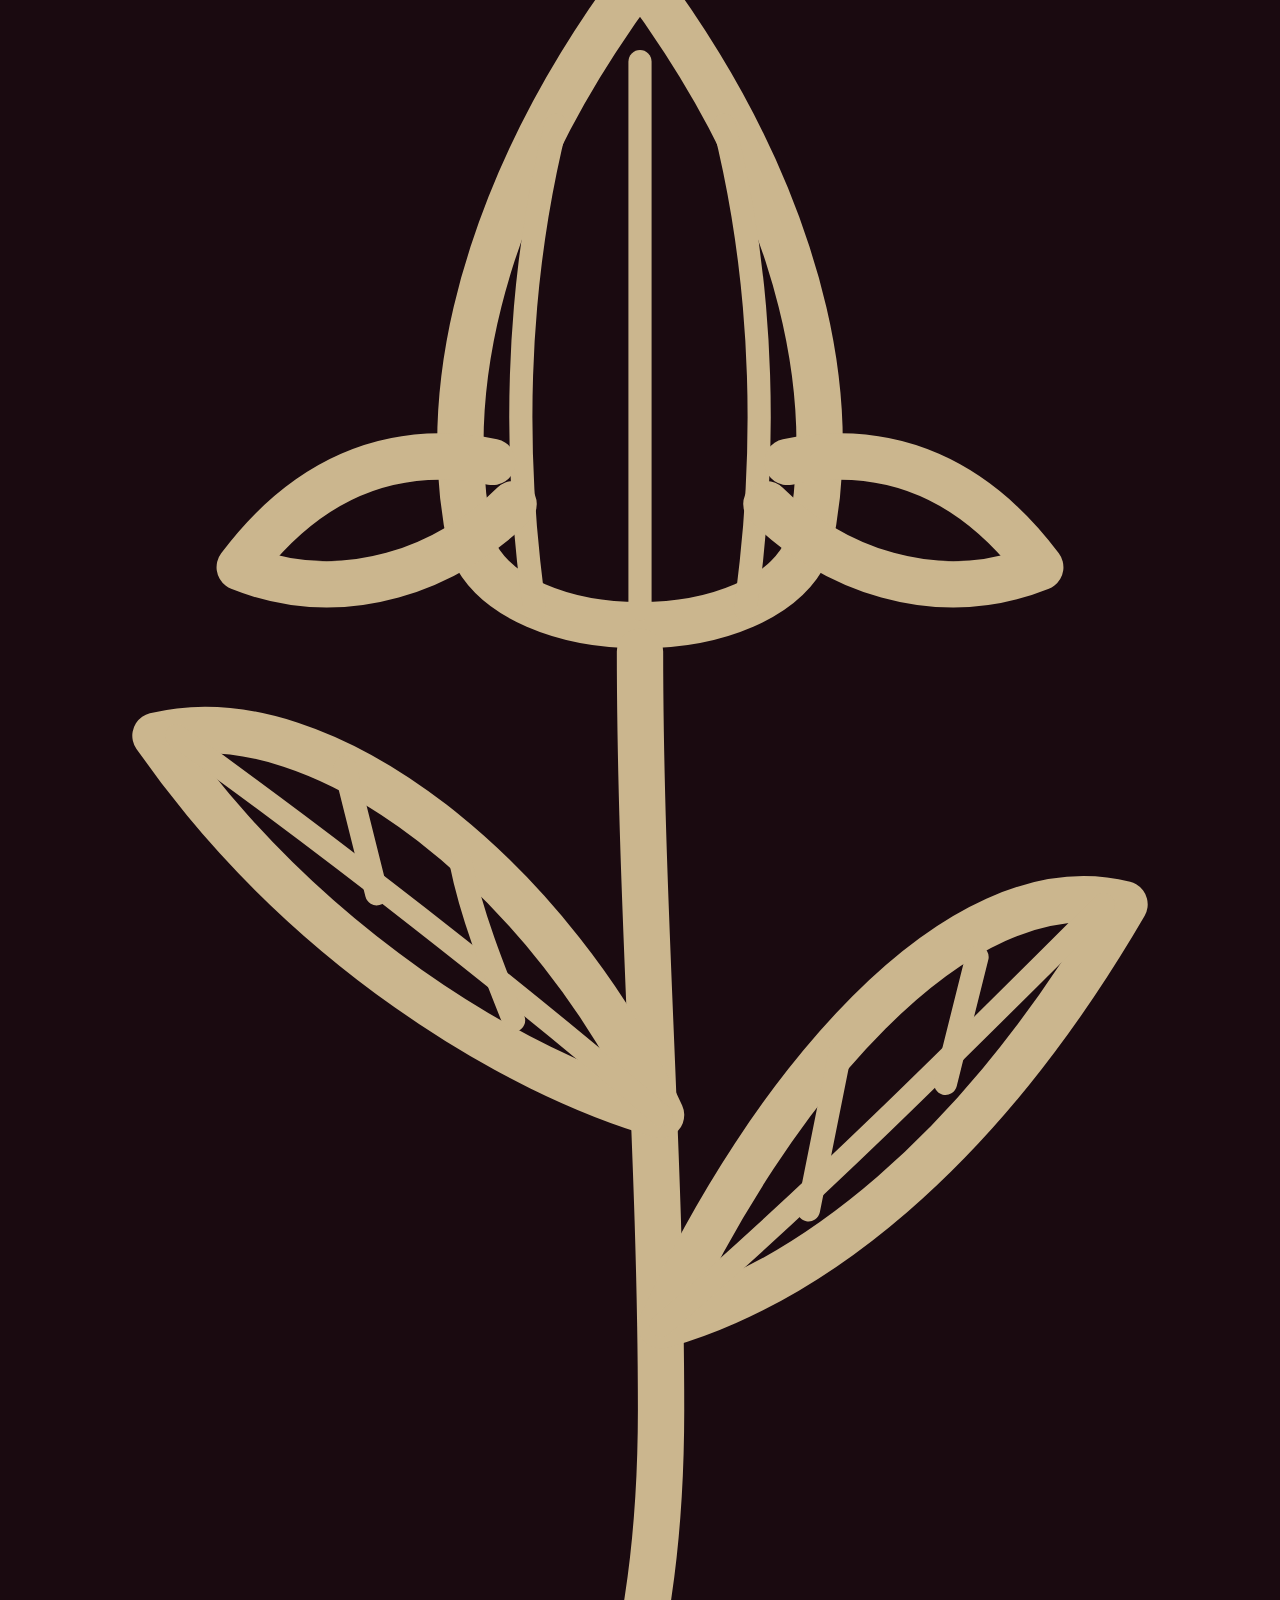
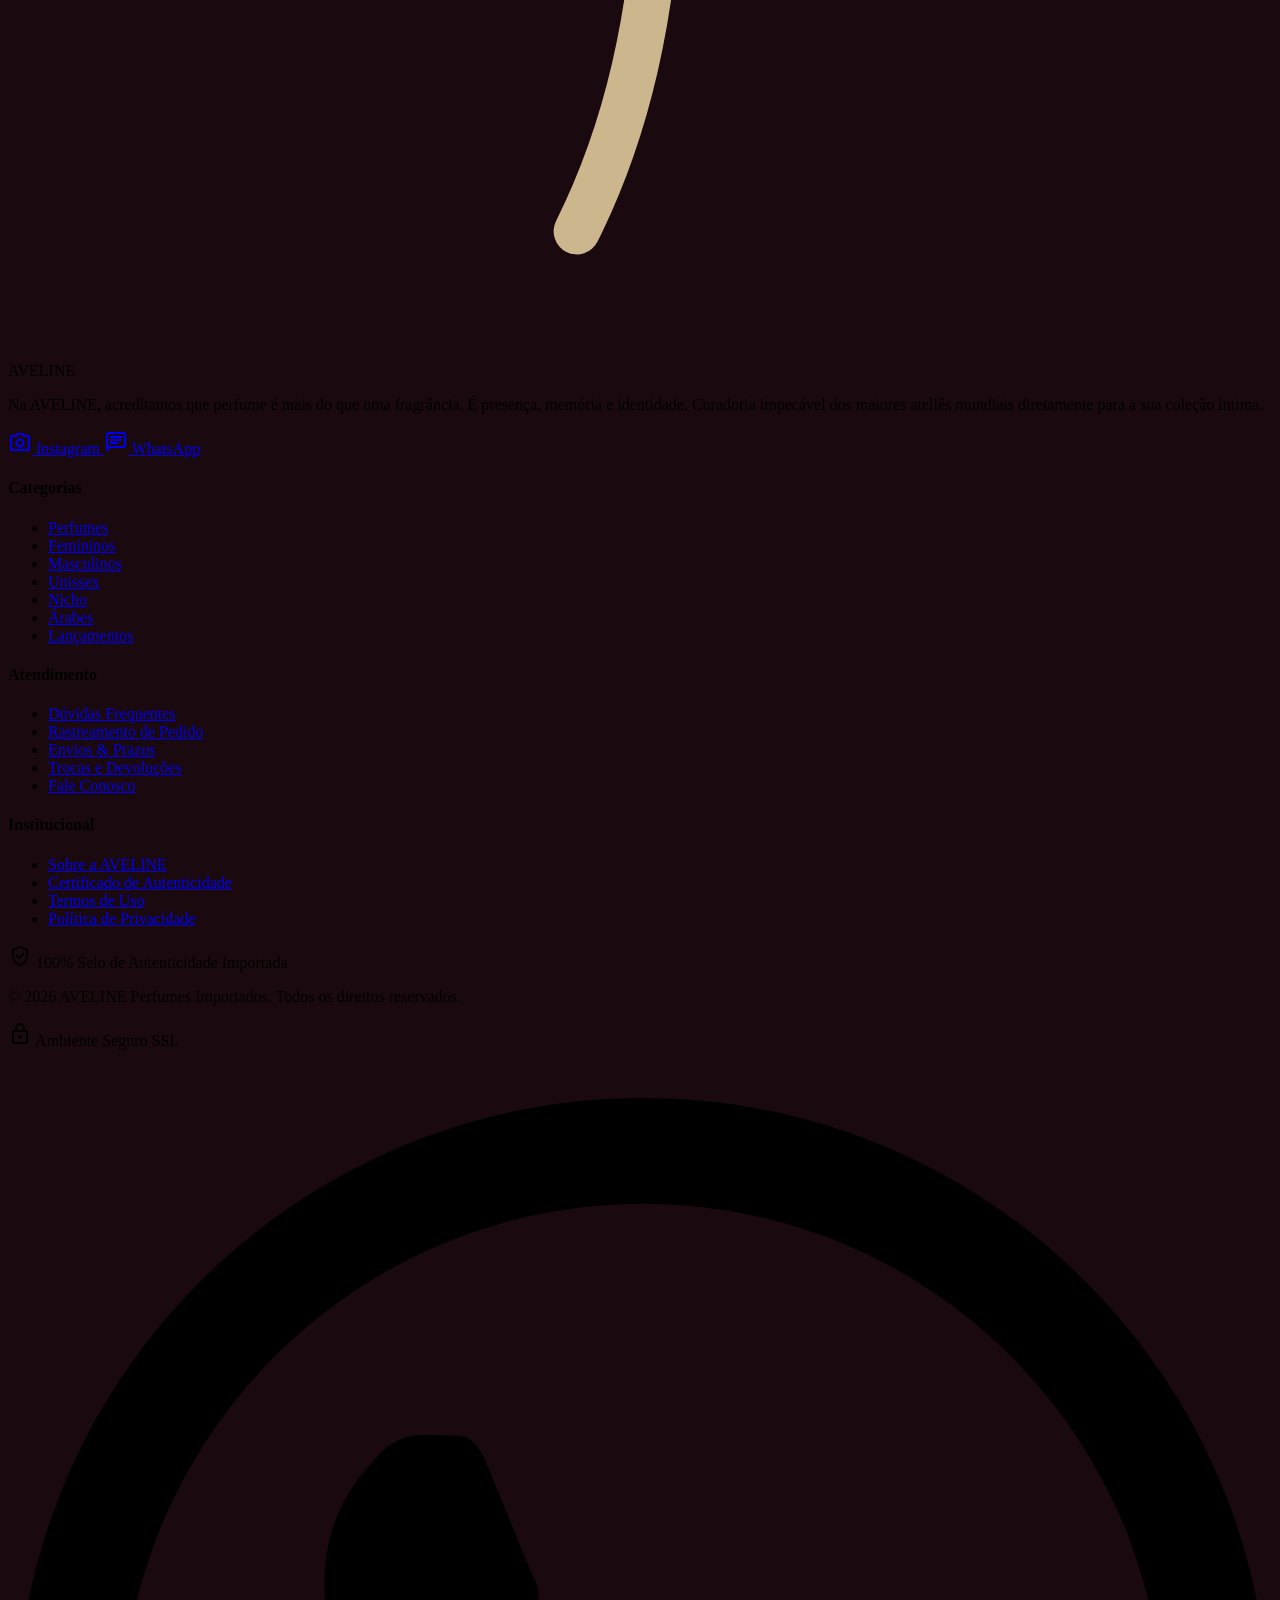
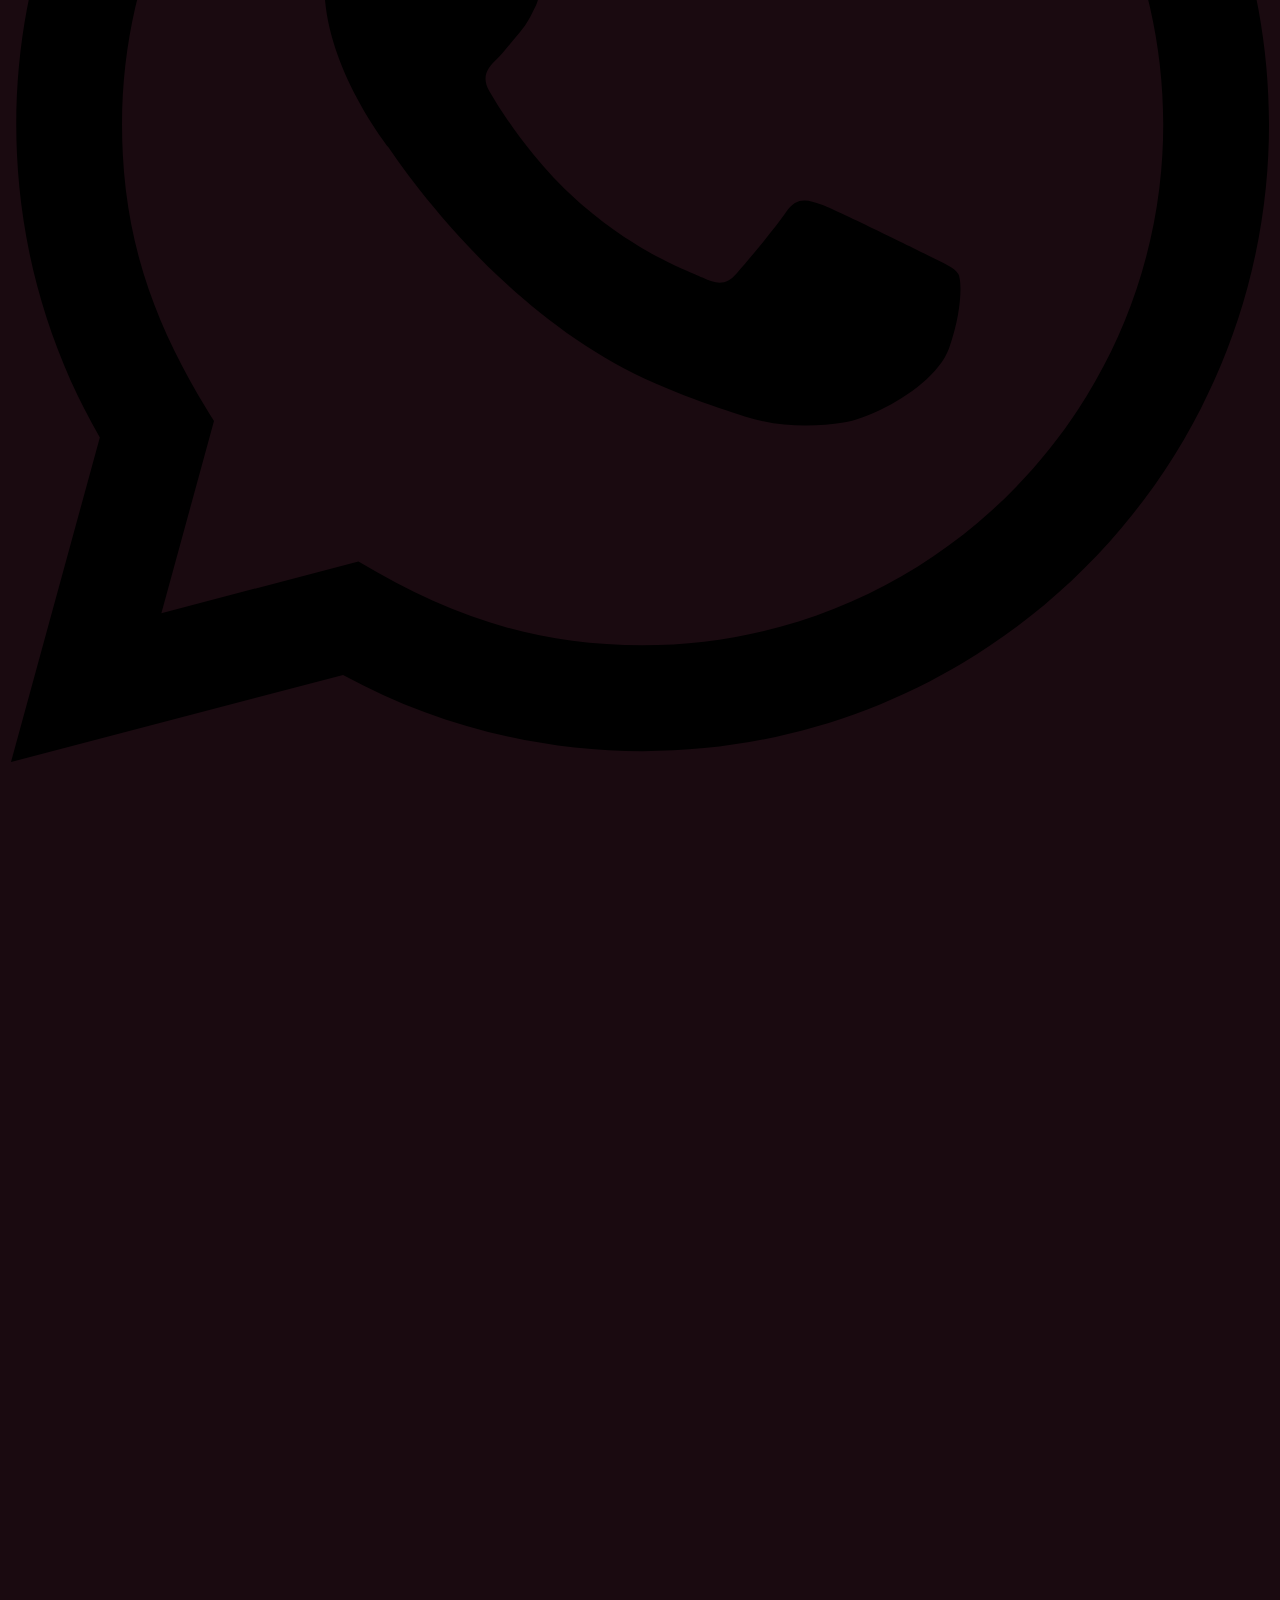
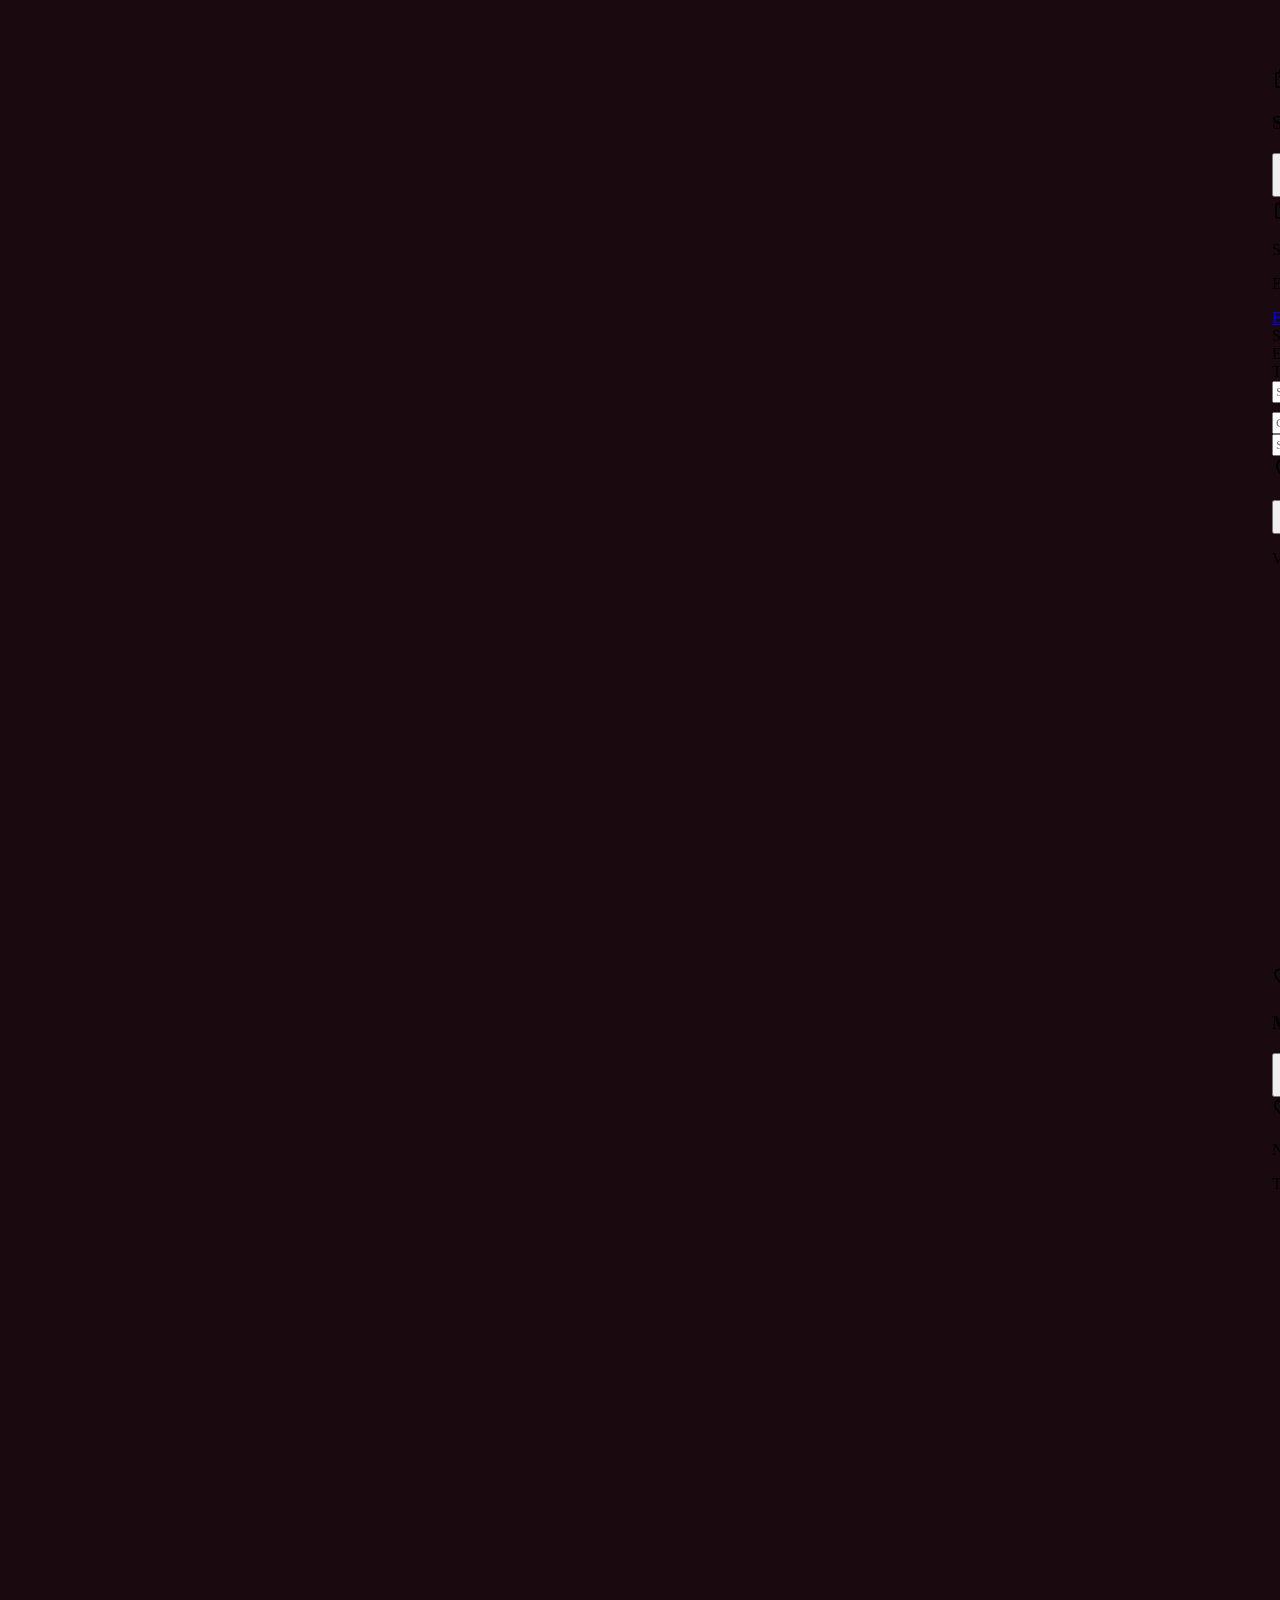
==== commit ae4fce35: "tema dark completo: paleta invertida ajustada por componente Inverte a paleta base (fundo escuro, te" ====
--- a/index.html
+++ b/index.html
@@ -7,9 +7,13 @@
   <meta name="description" content="Curadoria de perfumes importados e perfumaria de nicho. Frascos originais lacrados com envio para todo o Brasil."/>
   <meta name="keywords" content="perfumes importados, perfumaria de nicho, Parfums de Marly, Nishane, Tom Ford, Creed, Xerjoff, Amouage, fragrâncias, perfumes originais"/>
   <meta name="robots" content="index, follow"/>
+  <meta name="strix-verification" content="strix-verify-ea060193564773ce4bc182e4ea456811">
   <link rel="canonical" href="https://avelineperfumaria.com.br/"/>
   <meta name="theme-color" content="#541623"/>
   <link rel="icon" type="image/svg+xml" href="assets/img/favicon.svg"/>
+  <link rel="icon" type="image/png" sizes="64x64" href="assets/img/favicon-64.png"/>
+  <link rel="icon" type="image/png" sizes="32x32" href="assets/img/favicon-32.png"/>
+  <link rel="apple-touch-icon" sizes="180x180" href="assets/img/apple-touch-icon.png"/>
 
   <!-- Open Graph / Facebook -->
   <meta property="og:type" content="website"/>
@@ -119,7 +123,7 @@
   <!-- Estilos próprios -->
   <link rel="stylesheet" href="assets/css/style.css"/>
 </head>
-<body class="bg-brand-linen font-sans text-brand-dark antialiased selection:bg-brand-cream selection:text-brand-wine">
+<body class="bg-brand-linen font-sans text-brand-dark antialiased selection:bg-brand-gold selection:text-brand-linen">
 
   <!-- Cada parte do site fica em /partials e é carregada por assets/js/include.js -->
   <div data-include="partials/announcement.html"></div>
--- a/assets/css/style.css
+++ b/assets/css/style.css
@@ -4,18 +4,37 @@
    ===================================================================== */
 
 :root {
-  --wine: #541623;
-  --dark: #2D1B1E;
-  --cream: #F2E9D4;
+  --wine: #F2E9D4;
+  --dark: #F5EDE0;
+  --cream: #541623;
   --gold: #CBB68E;
   --gold-hover: #b8a074;
-  --linen: #FAF7F2;
-  --surface: #FFFBF7;
-  --border: #E8DED1;
+  --linen: #1A0A10;
+  --surface: #2D1B1E;
+  --border: #4A2A33;
 }
 
 html { scroll-behavior: smooth; scroll-padding-top: 90px; }
+.font-serif { font-variant-numeric: lining-nums; }
 body { background: var(--linen); }
+
+.announcement-track {
+  display: flex;
+  width: max-content;
+  animation: marquee 40s linear infinite;
+}
+.announcement-segment {
+  flex-shrink: 0;
+  white-space: nowrap;
+  font-size: 11px;
+  letter-spacing: 0.22em;
+  font-weight: 500;
+  text-transform: uppercase;
+}
+@keyframes marquee {
+  0%   { transform: translateX(0); }
+  100% { transform: translateX(-50%); }
+}
 
 /* Navegadores nao aplicam a fonte da pagina em controles de formulario. */
 input, select, textarea, button { font-family: inherit; }
@@ -32,7 +51,7 @@
 
 /* ---------- Header ---------- */
 .glass-nav {
-  background: rgba(255, 251, 247, 0.95);
+  background: rgba(45, 27, 30, 0.95);
   backdrop-filter: blur(10px);
   -webkit-backdrop-filter: blur(10px);
 }
@@ -42,7 +61,7 @@
 
 .nav-pill {
   padding: .35rem .85rem;
-  background: #fff;
+  background: var(--surface);
   border: 1px solid var(--border);
   color: var(--dark);
   font-size: .68rem;
@@ -54,12 +73,12 @@
   white-space: nowrap;
 }
 .nav-pill:hover { border-color: var(--wine); color: var(--wine); }
-.nav-pill.is-active { background: var(--wine); border-color: var(--wine); color: #fff; }
+.nav-pill.is-active { background: var(--gold); border-color: var(--gold); color: #1A0A10; }
 
 /* ---------- Filtros do catálogo ---------- */
 .cat-pill {
   padding: .4rem 1rem;
-  background: #fff;
+  background: var(--surface);
   border: 1px solid var(--border);
   color: var(--dark);
   font-size: .75rem;
@@ -70,21 +89,22 @@
   transition: all .2s;
 }
 .cat-pill:hover { border-color: var(--wine); }
-.cat-pill.is-active { background: var(--wine); border-color: var(--wine); color: #fff; }
+.cat-pill.is-active { background: var(--gold); border-color: var(--gold); color: #1A0A10; }
 
 /* ---------- Bússola olfativa ---------- */
 .tag-btn {
   padding: .5rem 1rem;
-  background: #fff;
+  background: var(--surface);
   border: 1px solid var(--border);
   font-size: .75rem;
   font-weight: 600;
   letter-spacing: .05em;
   text-transform: uppercase;
   transition: all .2s;
+  color: var(--dark);
 }
 .tag-btn:hover { border-color: var(--gold); }
-.tag-btn.is-active { background: var(--gold); border-color: var(--gold); color: var(--wine); }
+.tag-btn.is-active { background: var(--gold); border-color: var(--gold); color: #1A0A10; }
 
 /* ---------- Carrossel do hero ---------- */
 .hero-slide { transition: opacity .7s ease; }
@@ -98,14 +118,14 @@
 .hero-dot.is-active { opacity: 1; transform: scale(1.25); }
 
 /* ---------- Cards de produto ---------- */
-.product-media { position: relative; overflow: hidden; background: rgba(242, 233, 212, .35); }
+.product-media { position: relative; overflow: hidden; background: rgba(74, 42, 51, .35); }
 .product-media img { position: absolute; inset: 0; width: 100%; height: 100%; object-fit: cover; transition: transform .7s ease; }
 .group:hover .product-media img { transform: scale(1.05); }
 .product-placeholder {
   position: absolute; inset: 0;
   display: flex; flex-direction: column; align-items: center; justify-content: center; gap: .5rem;
   color: var(--gold);
-  background: radial-gradient(circle at 50% 40%, #fff 0%, rgba(242, 233, 212, .55) 70%);
+  background: radial-gradient(circle at 50% 40%, #2D1B1E 0%, rgba(74, 42, 51, .55) 70%);
 }
 .product-placeholder .material-symbols-outlined { font-size: 56px; }
 /* Miniaturas (sacola, favoritos, busca): placeholder compacto */
@@ -121,14 +141,14 @@
   letter-spacing: .08em;
   text-transform: uppercase;
   color: var(--wine);
-  background: rgba(242, 233, 212, .7);
-  border: 1px solid rgba(203, 182, 142, .4);
+  background: rgba(74, 42, 51, .5);
+  border: 1px solid rgba(203, 182, 142, .3);
 }
 
 /* ---------- Drawers, modais e overlay ---------- */
 .backdrop {
   position: fixed; inset: 0; z-index: 45;
-  background: rgba(45, 27, 30, .45);
+  background: rgba(0, 0, 0, .6);
   backdrop-filter: blur(2px);
   opacity: 0; pointer-events: none;
   transition: opacity .3s;
@@ -159,13 +179,14 @@
   width: 100%;
   padding: .75rem 1rem;
   border: 1px solid var(--border);
-  background: #fff;
+  background: var(--surface);
+  color: var(--dark);
   font-size: .8rem;
   cursor: pointer;
   transition: all .2s;
 }
 .variant-option:hover { border-color: var(--wine); }
-.variant-option.is-active { border-color: var(--wine); background: rgba(242, 233, 212, .5); box-shadow: inset 3px 0 0 var(--wine); }
+.variant-option.is-active { border-color: var(--wine); background: rgba(74, 42, 51, .5); box-shadow: inset 3px 0 0 var(--wine); }
 
 .thumb-btn { border: 1px solid var(--border); opacity: .7; transition: all .2s; }
 .thumb-btn:hover, .thumb-btn.is-active { border-color: var(--wine); opacity: 1; }
@@ -188,7 +209,7 @@
 
 /* ---------- Skeleton de carregamento ---------- */
 .skeleton {
-  background: linear-gradient(90deg, #f3ece0 25%, #faf6ef 50%, #f3ece0 75%);
+  background: linear-gradient(90deg, #2D1B1E 25%, #3D2529 50%, #2D1B1E 75%);
   background-size: 200% 100%;
   animation: shimmer 1.4s infinite;
 }
@@ -217,7 +238,7 @@
     display: flex; align-items: center;
     min-height: 48px;
     padding: 0 .5rem;
-    border-bottom: 1px solid rgba(232, 222, 209, .7);
+    border-bottom: 1px solid rgba(74, 42, 51, .7);
   }
   #mobile-menu-nav > *:last-child { border-bottom: none; }
 
@@ -347,7 +368,7 @@
 .rich-text a { color: var(--wine); text-decoration: underline; }
 .rich-text pre {
   margin: 0 0 .7rem; padding: .6rem .7rem;
-  background: rgba(242, 233, 212, .4);
+  background: rgba(74, 42, 51, .4);
   font-family: ui-monospace, SFMono-Regular, Menlo, Consolas, monospace;
   font-size: .78rem; white-space: pre-wrap;
 }
@@ -359,3 +380,57 @@
 .banner-title ul, .banner-title ol { padding-left: 1.4rem; }
 .banner-title ul { list-style: disc; }
 .banner-title ol { list-style: decimal; }
+
+/* ---------- Carrossel de banners ---------- */
+.banner-carousel {
+  position: relative; overflow: hidden; width: 100%;
+  transition: height .45s cubic-bezier(.22, .61, .36, 1);
+}
+.banner-track {
+  display: flex; height: 100%;
+  align-items: flex-start;   /* sem esticar: cada imagem mantém a altura dela */
+  transition: transform .5s cubic-bezier(.22, .61, .36, 1);
+}
+.banner-slide { width: 100%; }
+/* Com texto sobreposto a altura é fixa, então o slide preenche o carrossel */
+.banner-carousel[data-banner-fixed="1"] .banner-track { align-items: stretch; }
+.banner-carousel[data-banner-fixed="1"] .banner-slide { height: 100%; }
+
+.banner-arrow, .hero-arrow {
+  position: absolute; top: 50%; z-index: 2;
+  transform: translateY(-50%);
+  display: flex; align-items: center; justify-content: center;
+  width: 44px; height: 44px;
+  color: #F2E9D4;
+  background: rgba(26, 10, 16, .6);
+  border: 1px solid rgba(203, 182, 142, .45);
+  border-radius: 9999px;
+  backdrop-filter: blur(4px);
+  transition: background .2s, border-color .2s;
+}
+.banner-arrow:hover, .hero-arrow:hover { background: rgba(26, 10, 16, .85); border-color: var(--gold); }
+.banner-arrow-prev, .hero-arrow-prev { left: 12px; }
+.banner-arrow-next, .hero-arrow-next { right: 12px; }
+
+/* O slide ativo do hero recebe z-10, então as setas precisam vir acima */
+.hero-arrow { z-index: 20; }
+
+.banner-dots {
+  position: absolute; left: 50%; bottom: 16px; z-index: 2;
+  transform: translateX(-50%);
+  display: flex; gap: 8px;
+}
+.banner-dot {
+  width: 9px; height: 9px;
+  border-radius: 9999px;
+  background: rgba(203, 182, 142, .3);
+  border: 1px solid rgba(203, 182, 142, .6);
+  transition: background .2s, width .2s;
+}
+.banner-dot.is-active { background: var(--gold); width: 22px; }
+
+@media (max-width: 639px) {
+  .banner-arrow, .hero-arrow { width: 38px; height: 38px; }
+  .banner-arrow-prev, .hero-arrow-prev { left: 6px; }
+  .banner-arrow-next, .hero-arrow-next { right: 6px; }
+}
